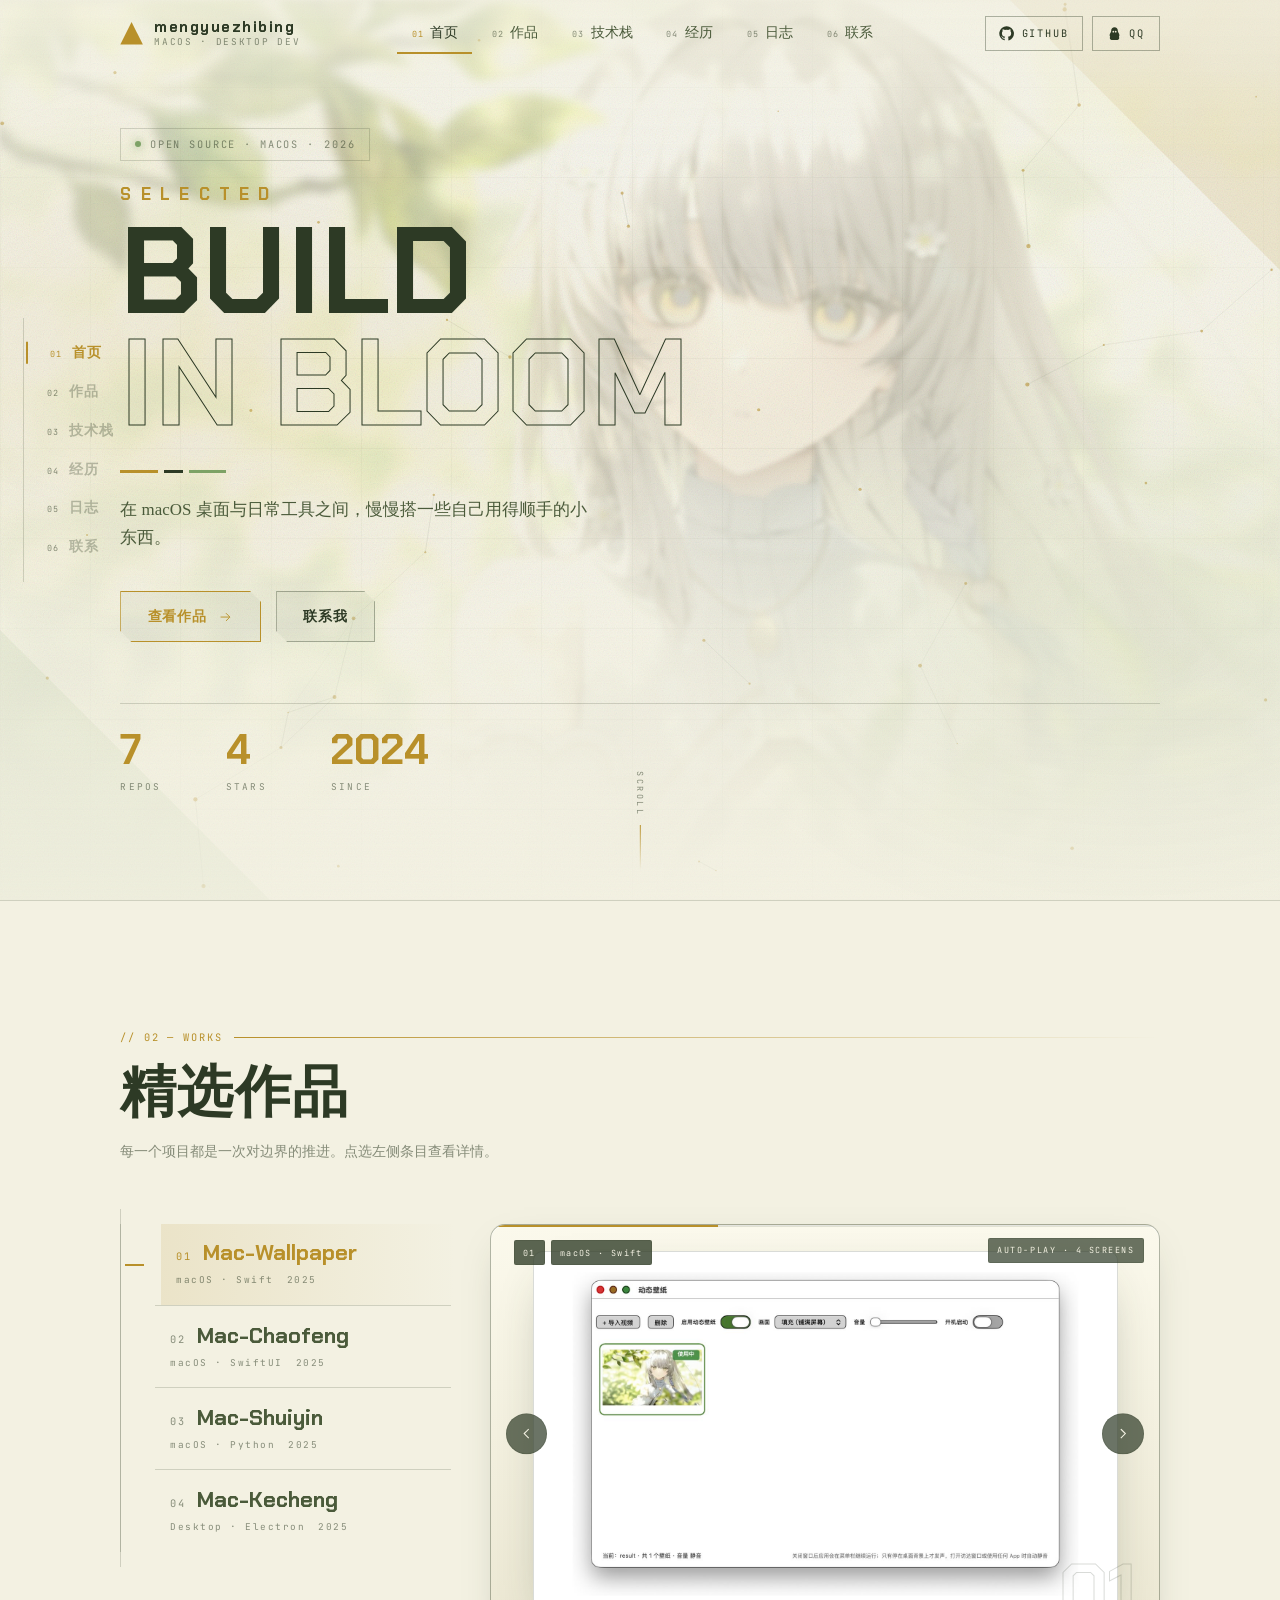
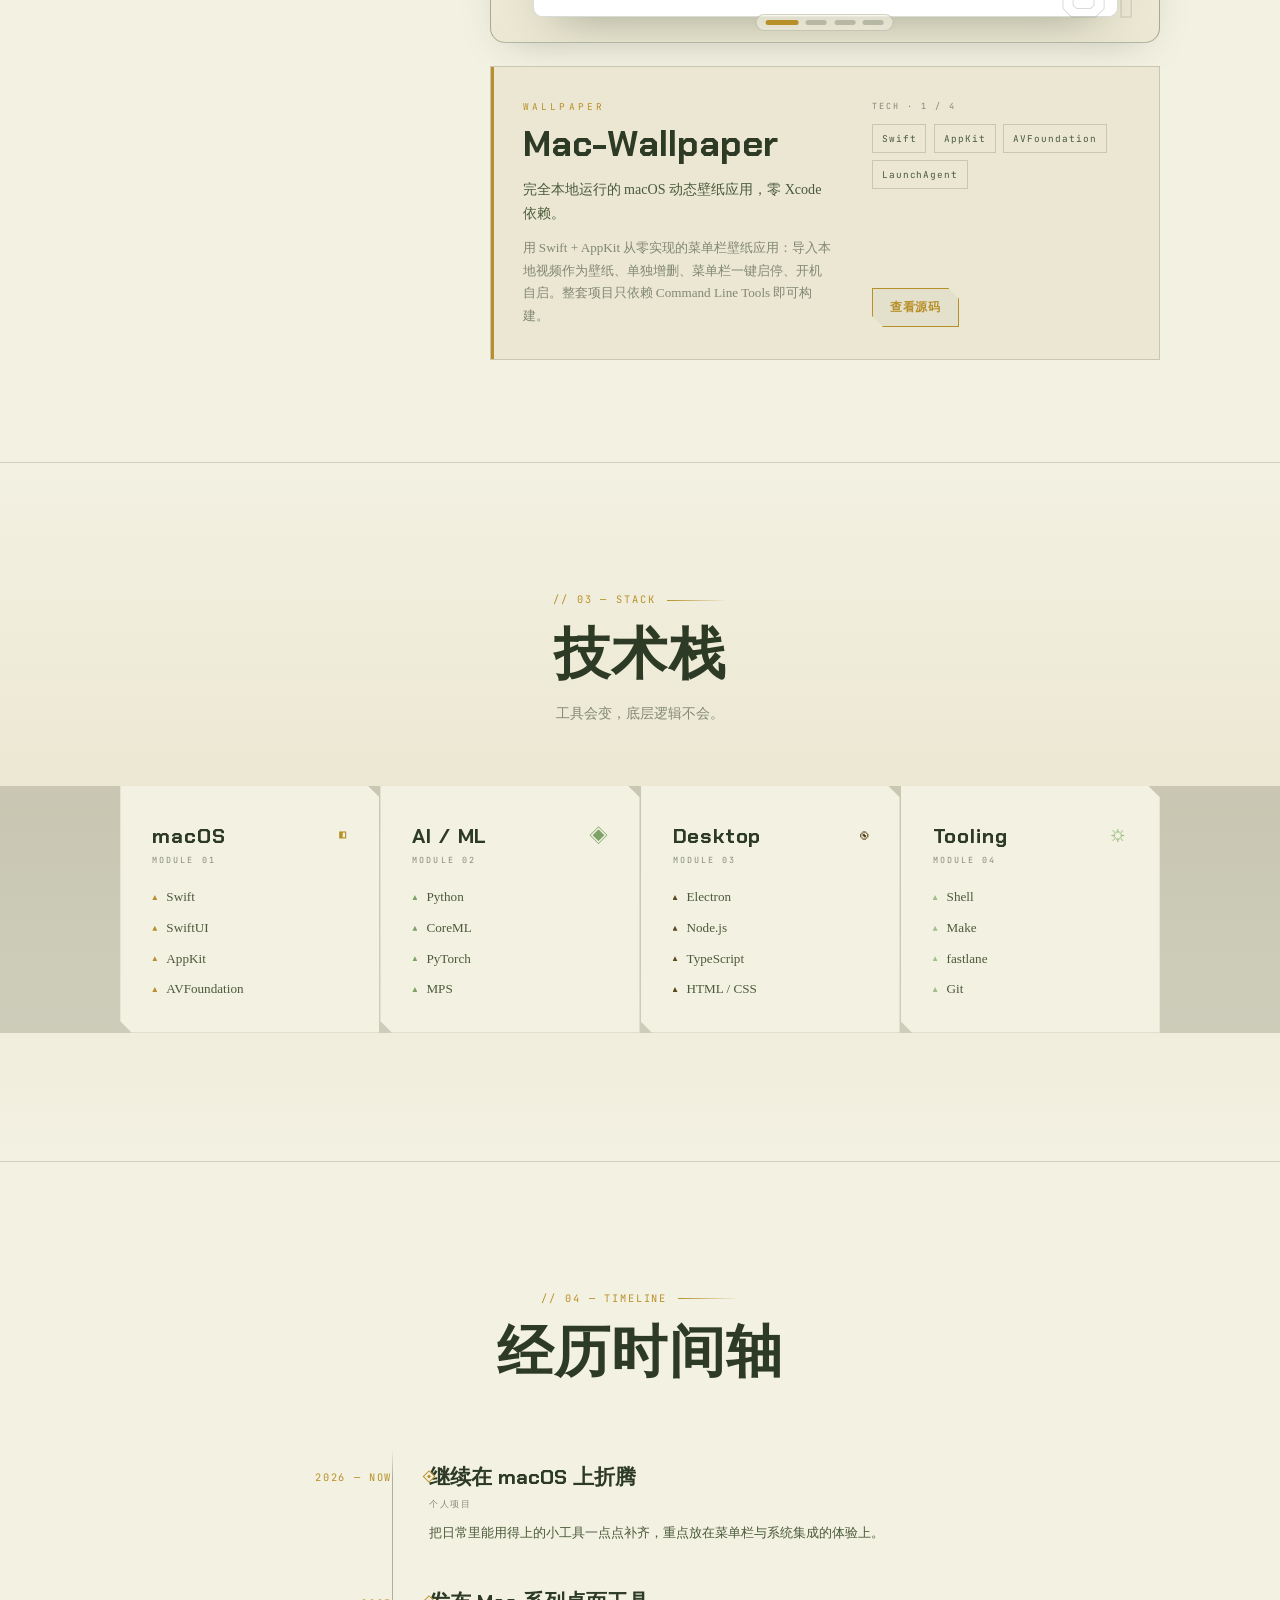
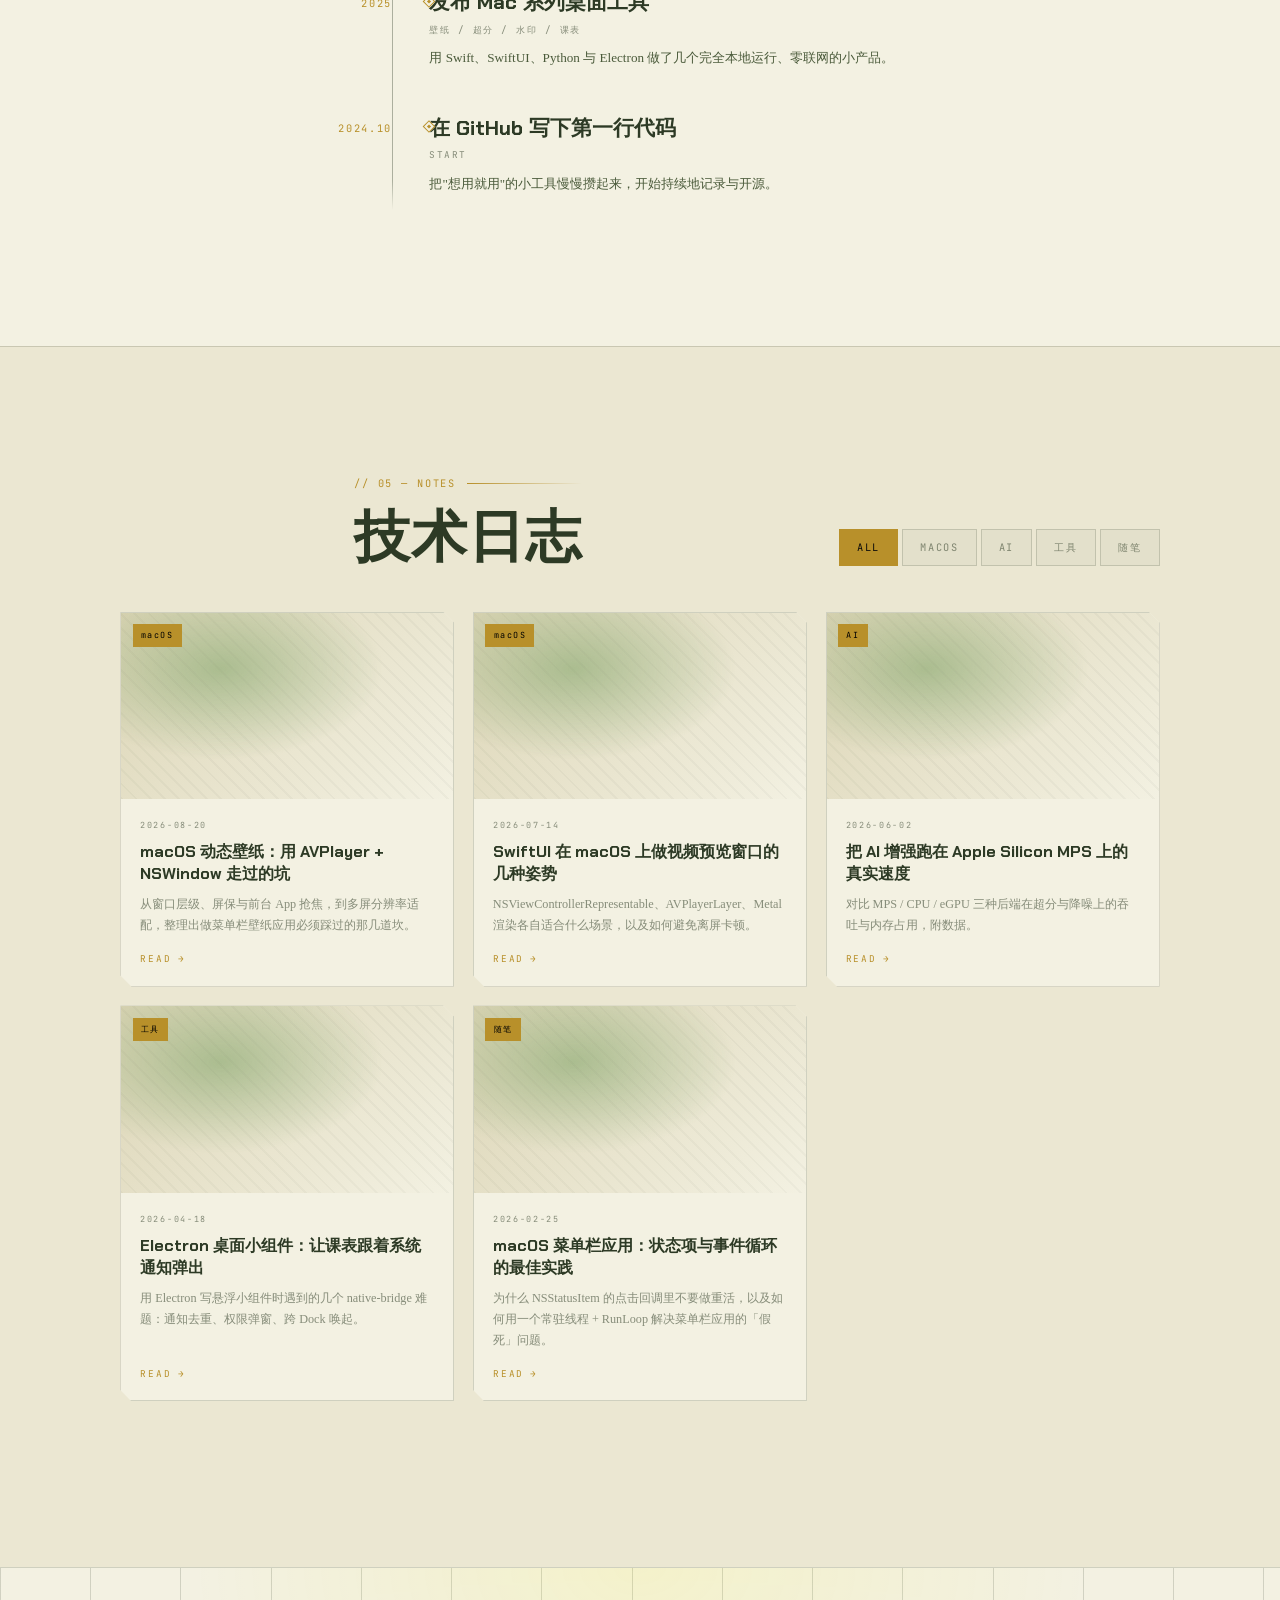
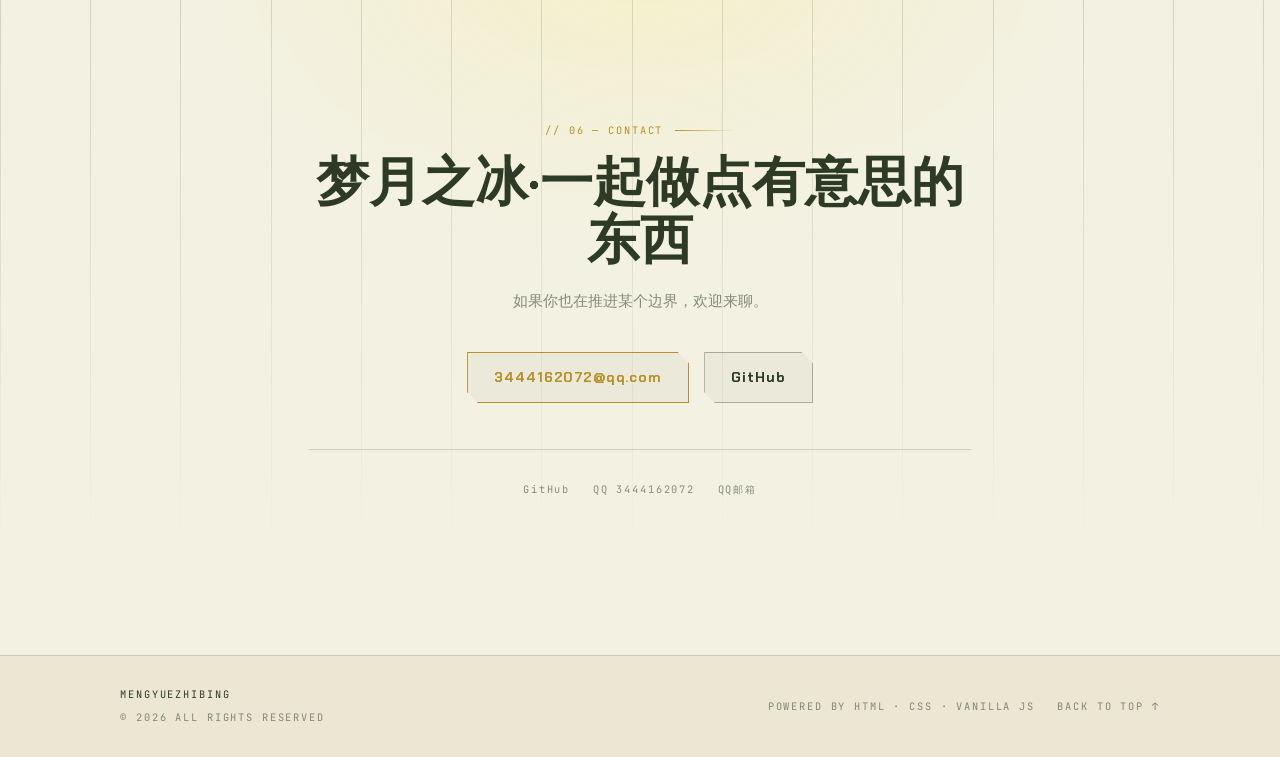
==== index.html @ cce12ccb "feat: 添加 QQ 联系方式与顶部 QQ 图标 - 顶部导航 GitHub 图标旁新增 QQ 图标（企鹅轮廓） - 联系方式新增 QQ 3444162072 与 QQ邮箱 3444162072@q" ====
<!DOCTYPE html>
<html lang="zh-CN">
<head>
<meta charset="utf-8" />
<meta name="viewport" content="width=device-width, initial-scale=1, viewport-fit=cover" />
<title>PORTFOLIO // 作品展示</title>
<meta name="description" content="个人 GitHub 作品展示站" />

<link rel="preconnect" href="https://fonts.googleapis.com" />
<link rel="preconnect" href="https://fonts.gstatic.com" crossorigin />
<link rel="stylesheet" href="https://fonts.googleapis.com/css2?family=Chakra+Petch:wght@400;600;700&family=JetBrains+Mono:wght@400;500;700&display=swap" />

<link rel="stylesheet" href="./css/main.css" />
</head>
<body data-page="home">

<!-- ============ 左侧固定菜单栏（终末地风格） ============ -->
<nav class="sidenav" id="sidenav" aria-label="主导航">
  <div class="sidenav__inner">
    <a href="#home"     class="sidenav__link is-active"><i class="sidenav__bar"></i><em class="mono">01</em><span>首页</span></a>
    <a href="#works"    class="sidenav__link"><i class="sidenav__bar"></i><em class="mono">02</em><span>作品</span></a>
    <a href="#stack"    class="sidenav__link"><i class="sidenav__bar"></i><em class="mono">03</em><span>技术栈</span></a>
    <a href="#timeline" class="sidenav__link"><i class="sidenav__bar"></i><em class="mono">04</em><span>经历</span></a>
    <a href="#notes"    class="sidenav__link"><i class="sidenav__bar"></i><em class="mono">05</em><span>日志</span></a>
    <a href="#contact"  class="sidenav__link"><i class="sidenav__bar"></i><em class="mono">06</em><span>联系</span></a>
  </div>
</nav>

<!-- ============ 00 · LOADING 加载屏 ============ -->
<div class="loading" id="loading">
  <div class="loading__bg"></div>
  <div class="loading__triangles"></div>
  <div class="loading__inner">
    <div class="loading__symbol">
      <span class="tri tri--a"></span>
      <span class="tri tri--b"></span>
      <span class="tri tri--c"></span>
    </div>
    <div class="loading__logo" id="loadingLogo">PORTFOLIO</div>
    <div class="loading__divider"><i></i><em>INITIALIZING</em><i></i></div>
    <div class="loading__slogan" id="loadingSlogan">跨越边境 直至前线</div>
    <div class="loading__progress">
      <div class="loading__bar"><span id="loadingBar"></span></div>
      <div class="loading__meta">
        <span class="mono">LOADING ASSETS</span>
        <span class="loading__value mono" id="loadingValue">000</span>
      </div>
    </div>
  </div>
  <div class="loading__deco mono">SYS<span>·</span>READY</div>
</div>

<!-- ============ 02 · NAV 顶部导航 ============ -->
<header class="nav" id="nav">
  <a class="nav__brand" href="#home">
    <span class="nav__mark"></span>
    <span class="nav__brandText">
      <b id="navName">YOUR NAME</b>
      <i class="mono" id="navRole">FRONTEND / CREATIVE DEV</i>
    </span>
  </a>

  <nav class="nav__menu" id="navMenu">
    <a href="#home"     class="nav__link is-active"><em class="mono">01</em><span>首页</span></a>
    <a href="#works"    class="nav__link"><em class="mono">02</em><span>作品</span></a>
    <a href="#stack"    class="nav__link"><em class="mono">03</em><span>技术栈</span></a>
    <a href="#timeline" class="nav__link"><em class="mono">04</em><span>经历</span></a>
    <a href="#notes"    class="nav__link"><em class="mono">05</em><span>日志</span></a>
    <a href="#contact"  class="nav__link"><em class="mono">06</em><span>联系</span></a>
  </nav>

  <div class="nav__side">
    <a class="nav__gh mono" id="navGithub" href="https://github.com/" target="_blank" rel="noreferrer">
      <svg viewBox="0 0 24 24" aria-hidden="true"><path d="M12 .5a11.5 11.5 0 0 0-3.64 22.42c.58.1.79-.25.79-.55v-2.1c-3.2.7-3.88-1.4-3.88-1.4-.52-1.33-1.28-1.68-1.28-1.68-1.05-.72.08-.7.08-.7 1.16.08 1.77 1.19 1.77 1.19 1.03 1.77 2.7 1.26 3.36.96.1-.75.4-1.26.73-1.55-2.56-.29-5.25-1.28-5.25-5.7 0-1.26.45-2.29 1.19-3.1-.12-.29-.52-1.46.11-3.05 0 0 .97-.31 3.18 1.18a11 11 0 0 1 5.8 0c2.2-1.49 3.17-1.18 3.17-1.18.63 1.59.23 2.76.11 3.05.74.81 1.19 1.84 1.19 3.1 0 4.43-2.7 5.4-5.27 5.69.42.36.79 1.07.79 2.16v3.2c0 .3.2.66.8.55A11.5 11.5 0 0 0 12 .5Z"/></svg>
      <span>GITHUB</span>
    </a>
    <a class="nav__qq mono" id="navQQ" href="#" target="_blank" rel="noreferrer" title="QQ 联系">
      <svg viewBox="0 0 24 24" aria-hidden="true"><path fill-rule="evenodd" d="M12 2.1c-3.2 0-5.3 2.4-5.3 5.5 0 .9-.2 1.6-.6 2.2-1 1.5-1.9 3.4-1.9 5 0 .9.3 1.7.8 2.2-.3.6-.5 1.3-.5 2.1 0 1.7 1.2 3.1 2.8 3.1h9.4c1.6 0 2.8-1.4 2.8-3.1 0-.8-.2-1.5-.5-2.1.5-.5.8-1.3.8-2.2 0-1.6-.9-3.5-1.9-5-.4-.6-.6-1.3-.6-2.2 0-3.1-2.1-5.5-5.3-5.5Zm-1.9 5.6a1.4 1.4 0 1 1 0 2.8 1.4 1.4 0 0 1 0-2.8Zm3.8 0a1.4 1.4 0 1 1 0 2.8 1.4 1.4 0 0 1 0-2.8Z"/></svg>
      <span>QQ</span>
    </a>
    <button class="nav__burger" id="navBurger" aria-label="菜单"><i></i><i></i><i></i></button>
  </div>
  <div class="nav__scan"></div>
</header>

<main>
  <!-- ============ 00 · LANDING 首屏 ============ -->
  <section class="landing" id="home">
    <div class="landing__img" aria-hidden="true"></div>
    <canvas class="landing__canvas" id="bgCanvas"></canvas>
    <div class="landing__texture"></div>
    <div class="landing__grid"></div>
    <div class="landing__vignette"></div>

    <div class="landing__inner">
      <div class="landing__tag mono reveal" data-delay="0">
        <i class="dot"></i> OPEN SOURCE · PORTFOLIO · <span id="heroYear">2026</span>
      </div>

      <h1 class="landing__title reveal" data-delay="80">
        <span class="landing__titleSm" id="heroSub">SELECTED</span>
        <span class="landing__titleLg"><span id="heroTitleL1">BUILD</span><span id="heroTitleL2">THE FRONTLINE</span></span>
      </h1>

      <div class="landing__divider reveal" data-delay="160"><i></i><i></i><i></i></div>

      <p class="landing__slogan reveal" data-delay="220" id="heroSlogan">
        以工程化思维，跨越设计与实现之间的边境。
      </p>

      <div class="landing__actions reveal" data-delay="300">
        <a class="btn btn--primary" href="#works">
          <span>查看作品</span>
          <svg viewBox="0 0 24 24" aria-hidden="true"><path d="M4 12h14M13 6l6 6-6 6"/></svg>
        </a>
        <a class="btn btn--ghost" id="heroResume" href="#contact">
          <span>联系我</span>
        </a>
      </div>

      <ul class="landing__stats reveal" data-delay="380" id="heroStats"></ul>
    </div>

    <a class="landing__next" href="#works">
      <span class="mono">SCROLL</span>
      <i class="landing__nextLine"></i>
    </a>

    <div class="landing__triangles" aria-hidden="true">
      <span></span><span></span><span></span>
    </div>
  </section>

  <!-- ============ 01 · HOME 容器 / 作品 ============ -->
  <section class="home" id="works">
    <div class="home__head">
      <div class="home__idx mono reveal">// 02 — WORKS</div>
      <h2 class="home__title reveal" data-delay="60">精选作品</h2>
      <p class="home__desc reveal" data-delay="120">
        每一个项目都是一次对边界的推进。点选左侧条目查看详情。
      </p>
    </div>

    <div class="ops">
      <!-- 左侧竖线菜单 -->
      <aside class="ops__list" id="opsList" aria-label="项目列表"></aside>

      <!-- 右侧：截图轮播 + 详情 -->
      <div class="ops__stage">
        <div class="carousel" id="opsCarousel">
          <div class="carousel__track" id="opsTrack"></div>

          <button class="carousel__nav carousel__nav--prev" id="opsPrev" aria-label="上一张">
            <svg viewBox="0 0 24 24"><path d="M15 6l-6 6 6 6"/></svg>
          </button>
          <button class="carousel__nav carousel__nav--next" id="opsNext" aria-label="下一张">
            <svg viewBox="0 0 24 24"><path d="M9 6l6 6-6 6"/></svg>
          </button>

          <div class="carousel__progress" id="opsProgress" aria-hidden="true">
            <div class="carousel__progressBar" id="opsProgressBar"></div>
          </div>

          <div class="carousel__dots" id="opsDots"></div>

          <div class="carousel__hint mono" id="opsHint">AUTO-PLAY · 4 SCREENS</div>
        </div>

        <div class="ops__info" id="opsInfo"></div>
      </div>
    </div>
  </section>

  <!-- ============ 03 · LORE / 技术栈 ============ -->
  <section class="lore" id="stack">
    <div class="home__head home__head--center">
      <div class="home__idx mono reveal">// 03 — STACK</div>
      <h2 class="home__title reveal" data-delay="60">技术栈</h2>
      <p class="home__desc reveal" data-delay="120">工具会变，底层逻辑不会。</p>
    </div>
    <div class="lore__grid" id="stackGrid"></div>
  </section>

  <!-- ============ 09 · CALENDAR / 经历 ============ -->
  <section class="cal" id="timeline">
    <div class="home__head home__head--center">
      <div class="home__idx mono reveal">// 04 — TIMELINE</div>
      <h2 class="home__title reveal" data-delay="60">经历时间轴</h2>
    </div>
    <ol class="cal__line" id="timelineList"></ol>
  </section>

  <!-- ============ 04 · INFORMATION / 日志 ============ -->
  <section class="info" id="notes">
    <div class="info__head">
      <div class="home__head">
        <div class="home__idx mono reveal">// 05 — NOTES</div>
        <h2 class="home__title reveal" data-delay="60">技术日志</h2>
      </div>
      <div class="info__tabs" id="infoTabs" role="tablist"></div>
    </div>
    <div class="info__grid" id="infoGrid"></div>
    <div class="info__foot">
      <button class="btn btn--ghost btn--sm" id="infoMore"><span>加载更多</span></button>
    </div>
  </section>

  <!-- ============ 末页 · CONTACT ============ -->
  <section class="final" id="contact">
    <div class="final__deco" aria-hidden="true"></div>
    <div class="final__inner reveal">
      <div class="home__idx mono">// 06 — CONTACT</div>
      <h2 class="final__title" id="contactTitle">一起做点有意思的东西</h2>
      <p class="final__desc" id="contactDesc">如果你也在推进某个边界，欢迎来聊。</p>
      <div class="final__actions">
        <a class="btn btn--primary" id="contactMail" href="mailto:"><span>发送邮件</span></a>
        <a class="btn btn--ghost" id="contactGh" href="https://github.com/" target="_blank" rel="noreferrer"><span>GitHub</span></a>
      </div>
      <ul class="final__links" id="contactLinks"></ul>
    </div>
  </section>
</main>

<footer class="foot">
  <div class="foot__l">
    <span class="mono" id="footName">YOUR NAME</span>
    <span class="mono foot__dim">© <span id="footYear">2026</span> ALL RIGHTS RESERVED</span>
  </div>
  <div class="foot__r mono">
    <span>POWERED BY HTML · CSS · VANILLA JS</span>
    <a href="#home">BACK TO TOP ↑</a>
  </div>
</footer>

<script src="./js/config.js"></script>
<script src="./js/app.js"></script>
</body>
</html>
---- css/main.css ----
/* ==========================================================================
   Endfield-style Portfolio
   结构：Tokens → Base → Loading → Nav → Landing → Works → Stack
        → Timeline → Notes → Contact → Footer → Responsive
   ========================================================================== */

/* ---------- Tokens（沙绿 / 奶油 / 金瞳 三色系） ---------- */
:root{
  /* 底色：奶油 → 沙绿 → 深林 */
  --bg:#f3f1e2;        /* 奶油纸张 */
  --bg-2:#ebe7d2;      /* 较深奶油 */
  --bg-3:#dcd5b6;      /* 沙色 */
  --leaf:#9ec188;      /* 沙绿主色（来自图） */
  --leaf-2:#7da266;    /* 深沙绿 */
  --leaf-3:#3f5a2c;    /* 深林 */

  --line:rgba(45,58,37,.18);
  --line-strong:rgba(45,58,37,.36);

  --txt:#2d3a25;        /* 主文字：深绿黑 */
  --txt-2:#4a5a3a;
  --txt-3:rgba(45,58,37,.55);

  /* 强调色：金瞳 + 沙绿 + 深金 */
  --accent:#b8902a;     /* 瞳孔金 */
  --accent-2:#7da266;   /* 沙绿（与图呼应） */
  --accent-3:#5b4a1f;   /* 深金/古铜 */

  --f-display:"Chakra Petch","Cormorant Garamond","HarmonyOS Sans SC","PingFang SC","Microsoft YaHei",serif;
  --f-body:"Cormorant Garamond","HarmonyOS Sans SC","PingFang SC","Microsoft YaHei","Noto Sans SC",serif;
  --f-mono:"JetBrains Mono",ui-monospace,SFMono-Regular,Menlo,Consolas,monospace;

  --ease:cubic-bezier(.22,.61,.36,1);
  --ease-out:cubic-bezier(.16,1,.3,1);
  --nav-h:4.5rem;
  --gut:clamp(1.25rem,4vw,5rem);
}

/* JS 会按 1920 设计稿写入 <html style="font-size">，这里给安全兜底 */
html{ font-size:16px; }

/* ---------- Base ---------- */
*,*::before,*::after{ box-sizing:border-box; }
html,body{ margin:0; padding:0; }
html{ scroll-behavior:smooth; -webkit-text-size-adjust:100%; }
body{
  background:var(--bg);
  color:var(--txt);
  font-family:var(--f-body);
  line-height:1.7;
  overflow-x:hidden;
  -webkit-font-smoothing:antialiased;
}
body.is-locked{ overflow:hidden; height:100vh; }

h1,h2,h3,p,ul,ol,li,figure{ margin:0; padding:0; }
ul,ol{ list-style:none; }
a{ color:inherit; text-decoration:none; }
button{ font:inherit; color:inherit; background:none; border:0; cursor:pointer; }
img,canvas{ display:block; max-width:100%; }
svg{ width:1em; height:1em; fill:none; stroke:currentColor; stroke-width:1.6; stroke-linecap:square; stroke-linejoin:miter; }
::selection{ background:var(--accent); color:#000; }

.mono{ font-family:var(--f-mono); font-size:.6875rem; letter-spacing:.18em; text-transform:uppercase; }

/* 滚动条 */
::-webkit-scrollbar{ width:8px; height:8px; }
::-webkit-scrollbar-track{ background:var(--bg-2); }
::-webkit-scrollbar-thumb{ background:#c2c0a8; }
::-webkit-scrollbar-thumb:hover{ background:var(--accent); }

/* ---------- 通用装饰：切角 / 标题 / 按钮 / 揭示动画 ---------- */
.cut,.btn,.card,.info__card,.lore__card,.final__inner{
  clip-path:polygon(0 0,calc(100% - .75rem) 0,100% .75rem,100% 100%,.75rem 100%,0 calc(100% - .75rem));
}

.btn{
  --c:var(--accent);
  position:relative;
  display:inline-flex; align-items:center; gap:.75rem;
  padding:.85rem 1.75rem;
  font-family:var(--f-display); font-weight:700; font-size:.9375rem; letter-spacing:.06em;
  border:1px solid var(--line-strong);
  background:rgba(45,58,37,.04);
  transition:color .3s var(--ease),border-color .3s var(--ease),background .3s var(--ease);
  overflow:hidden;
}
.btn > *{ position:relative; z-index:2; }
.btn svg{ width:1.1em; transition:transform .35s var(--ease); }
.btn::before{
  content:""; position:absolute; inset:0; z-index:1;
  background:var(--c);
  transform:translateX(-101%);
  transition:transform .45s var(--ease-out);
}
.btn:hover{ color:#fff8e1; border-color:var(--c); }
.btn:hover::before{ transform:translateX(0); }
.btn:hover svg{ transform:translateX(4px); }
.btn--primary{ border-color:var(--accent); color:var(--accent); }
.btn--ghost{ --c:var(--txt); }
.btn--ghost:hover{ color:#fff8e1; }
.btn--sm{ padding:.55rem 1.15rem; font-size:.8125rem; }

/* 揭示动画 */
.reveal{ opacity:0; transform:translateY(28px); filter:blur(6px); }
.reveal.is-in{
  opacity:1; transform:none; filter:none;
  transition:opacity .9s var(--ease-out),transform .9s var(--ease-out),filter .9s var(--ease-out);
}

/* 区块标题（复用 Home 头部） */
.home__head{ max-width:44rem; margin:0 auto; padding:0 var(--gut); }
.home__head--center{ text-align:center; }
.home__idx{ color:var(--accent); margin-bottom:1rem; display:flex; align-items:center; gap:.75rem; }
.home__head--center .home__idx{ justify-content:center; }
.home__idx::after{ content:""; flex:1; height:1px; background:linear-gradient(90deg,var(--accent),transparent); }
.home__head--center .home__idx::after{ width:4rem; flex:none; }
.home__title{
  font-family:var(--f-display); font-weight:700;
  font-size:clamp(2rem,4.5vw,3.75rem); line-height:1.05; letter-spacing:.02em;
}
.home__desc{ margin-top:1.25rem; color:var(--txt-3); font-size:.9375rem; }

/* ==========================================================
   00 · LOADING
   ========================================================== */
.loading{
  position:fixed; inset:0; z-index:999;
  display:grid; place-items:center;
  background:var(--bg);
  transition:opacity .7s var(--ease),visibility .7s;
}
.loading.is-done{ opacity:0; visibility:hidden; pointer-events:none; }
.loading__bg{
  position:absolute; inset:0;
  background:
    radial-gradient(70% 55% at 50% 50%,rgba(184,144,42,.10),transparent 70%),
    repeating-linear-gradient(90deg,var(--line) 0 1px,transparent 1px 5rem),
    repeating-linear-gradient(0deg,var(--line) 0 1px,transparent 1px 5rem);
  opacity:.6;
}
.loading__triangles,.landing__triangles{ position:absolute; inset:0; pointer-events:none; }
.loading__triangles::before,.loading__triangles::after{
  content:""; position:absolute; width:0; height:0;
  border-style:solid;
}
.loading__triangles::before{ top:0; right:0; border-width:0 14rem 14rem 0; border-color:transparent rgba(184,144,42,.18) transparent transparent; }
.loading__triangles::after{ bottom:0; left:0; border-width:14rem 0 0 14rem; border-color:transparent transparent transparent rgba(125,162,102,.16); }

.loading__inner{ position:relative; text-align:center; padding:2rem; }
.loading__symbol{ display:flex; justify-content:center; gap:.4rem; margin-bottom:1.5rem; }
.tri{ width:0; height:0; border-style:solid; border-color:transparent transparent var(--accent) transparent;
      border-width:0 .55rem .95rem .55rem; animation:triPulse 1.4s var(--ease) infinite; }
.tri--b{ animation-delay:.18s; border-bottom-color:var(--txt); }
.tri--c{ animation-delay:.36s; border-bottom-color:var(--leaf-2); }
@keyframes triPulse{ 0%,100%{ opacity:.25; transform:translateY(0); } 50%{ opacity:1; transform:translateY(-6px); } }

.loading__logo{
  font-family:var(--f-display); font-weight:700;
  font-size:clamp(2rem,6vw,4.5rem); letter-spacing:.16em; line-height:1;
}
.loading__divider{ display:flex; align-items:center; justify-content:center; gap:1rem; margin:1.25rem 0 1rem; }
.loading__divider i{ height:1px; width:min(22vw,10rem); background:var(--line-strong); }
.loading__divider em{ font-family:var(--f-mono); font-style:normal; font-size:.625rem; letter-spacing:.3em; color:var(--txt-3); }
.loading__slogan{ color:var(--txt-2); letter-spacing:.3em; font-size:.875rem; margin-bottom:2.5rem; }

.loading__progress{ width:min(70vw,26rem); margin:0 auto; }
.loading__bar{ height:2px; background:rgba(45,58,37,.16); overflow:hidden; }
.loading__bar span{ display:block; height:100%; width:0; background:var(--accent); box-shadow:0 0 12px var(--accent); transition:width .2s linear; }
.loading__meta{ display:flex; justify-content:space-between; margin-top:.75rem; color:var(--txt-3); }
.loading__value{ color:var(--accent); font-weight:700; }
.loading__deco{ position:absolute; bottom:1.5rem; right:2rem; color:var(--txt-3); }
.loading__deco span{ color:var(--accent-2); }

/* ==========================================================
   NAV
   ========================================================== */
.nav{
  position:fixed; top:0; left:0; right:0; z-index:100;
  height:var(--nav-h);
  display:flex; align-items:center; justify-content:space-between; gap:2rem;
  padding:0 var(--gut);
  background:rgba(20,20,20,0);
  border-bottom:1px solid transparent;
  transition:background .4s var(--ease),border-color .4s var(--ease),height .4s var(--ease);
}
.nav.is-solid{
  height:3.75rem;
  background:rgba(20,20,20,.82);
  backdrop-filter:blur(14px) saturate(140%);
  -webkit-backdrop-filter:blur(14px) saturate(140%);
  border-bottom-color:var(--line);
}
.nav__scan{ position:absolute; left:0; bottom:-1px; height:1px; width:0; background:var(--accent); transition:width .5s var(--ease-out); }

.nav__brand{ display:flex; align-items:center; gap:.75rem; }
.nav__mark{
  width:1.5rem; height:1.5rem; flex:none;
  background:var(--accent);
  clip-path:polygon(50% 0,100% 100%,0 100%);
  transition:transform .5s var(--ease-out);
}
.nav__brand:hover .nav__mark{ transform:rotate(180deg); }
.nav__brandText{ display:flex; flex-direction:column; line-height:1.15; }
.nav__brandText b{ font-family:var(--f-display); font-weight:700; letter-spacing:.1em; font-size:1rem; }
.nav__brandText i{ font-style:normal; color:var(--txt-3); font-size:.625rem; }

.nav__menu{ display:flex; align-items:center; gap:.35rem; }
.nav__link{ position:relative; display:flex; align-items:baseline; gap:.4rem; padding:.55rem .95rem; font-size:.9375rem; color:var(--txt-2); transition:color .3s var(--ease); }
.nav__link em{ font-style:normal; color:var(--txt-3); font-size:.5625rem; letter-spacing:.14em; transition:color .3s var(--ease); }
.nav__link::after{
  content:""; position:absolute; left:0; bottom:0; height:2px; width:0;
  background:var(--accent); transition:width .35s var(--ease-out);
}
.nav__link:hover,.nav__link.is-active{ color:var(--txt); }
.nav__link:hover em,.nav__link.is-active em{ color:var(--accent); }
.nav__link:hover::after,.nav__link.is-active::after{ width:100%; }

.nav__side{ display:flex; align-items:center; gap:.6rem; }
.nav__gh,
.nav__qq{
  display:inline-flex; align-items:center; gap:.5rem;
  border:1px solid var(--line-strong);
  padding:.5rem .9rem;
  transition:background .3s var(--ease),color .3s var(--ease),border-color .3s var(--ease);
}
.nav__gh svg,
.nav__qq svg{ width:1rem; height:1rem; fill:currentColor; stroke:none; }
.nav__gh:hover{ background:var(--accent); color:#fff8e1; border-color:var(--accent); }
.nav__qq:hover{ background:var(--accent-2); color:#fff8e1; border-color:var(--accent-2); }
.nav__burger{ display:none; flex-direction:column; gap:4px; padding:.5rem; }
.nav__burger i{ display:block; width:22px; height:1.5px; background:var(--txt); transition:transform .3s var(--ease),opacity .3s; }

/* ==========================================================
   左侧固定菜单栏（终末地风格）
   ========================================================== */
.sidenav{
  position:fixed; left:0; top:50%; transform:translateY(-50%);
  z-index:90;
  display:none;                       /* 大屏才显示 */
  align-items:center; gap:.75rem;
  padding-left:clamp(1rem,1.8vw,1.75rem);
  pointer-events:none;
}
.sidenav > *{ pointer-events:auto; }

/* 贯穿的竖线轨道 */
.sidenav__inner{
  position:relative;
  display:flex; flex-direction:column;
  border-left:1px solid var(--line);
  padding:1rem 0;
}

.sidenav__link{
  position:relative;
  display:flex; align-items:baseline; gap:.65rem;
  padding:.5rem 0 .5rem 1.5rem;
  color:var(--txt-3);
  transition:color .35s var(--ease),transform .45s var(--ease-out);
}
.sidenav__link em{
  font-style:normal; font-size:.5625rem; letter-spacing:.16em;
  transition:color .35s var(--ease);
}
.sidenav__link span{
  font-family:var(--f-display); font-weight:600;
  font-size:.9375rem; letter-spacing:.08em;
  white-space:nowrap;
  opacity:.55;
  transition:opacity .35s var(--ease),color .35s var(--ease);
}
/* 覆盖在轨道上的高亮段（游标） */
.sidenav__bar{
  position:absolute; left:-1px; top:50%;
  width:2px; height:0;
  background:var(--accent);
  transform:translateY(-50%);
  transition:height .45s var(--ease-out),background .35s var(--ease);
}
.sidenav__link:hover{ transform:translateX(3px); }
.sidenav__link:hover span{ opacity:1; color:var(--txt-2); }
.sidenav__link:hover em{ color:var(--accent); }
.sidenav__link:hover .sidenav__bar{ height:.55rem; background:var(--accent-2); }

.sidenav__link.is-active{ transform:translateX(3px); }
.sidenav__link.is-active span{ opacity:1; color:var(--accent); }
.sidenav__link.is-active em{ color:var(--accent); }
.sidenav__link.is-active .sidenav__bar{ height:1.5rem; background:var(--accent); }

@media (min-width:1200px){
  .sidenav{ display:flex; }
  /* 全局留白加大，天然为左侧菜单让出空间，无需逐块覆盖 */
  :root{ --gut:8rem; }
}

/* ==========================================================
   00 · LANDING 首屏
   ========================================================== */
.landing{
  position:relative; min-height:100svh;
  display:flex; align-items:center;
  padding:calc(var(--nav-h) + 3rem) var(--gut) 6rem;
  overflow:hidden;
}
.landing__canvas{ position:absolute; inset:0; width:100%; height:100%; z-index:0; }
.landing__img{
  position:absolute; inset:0; z-index:0; pointer-events:none;
  background-image:url("../assets/hero.jpg");
  background-size:cover; background-position:center 30%;
  filter:saturate(.9) contrast(.95) brightness(1.05) blur(2px);
  opacity:.4;
}
.landing__img::after{
  content:""; position:absolute; inset:0;
  background:
    linear-gradient(180deg,rgba(243,241,226,0) 20%,var(--bg) 100%),
    radial-gradient(70% 80% at 50% 50%,rgba(243,241,226,0) 30%,rgba(243,241,226,.75) 90%);
}
.landing__grid{
  position:absolute; inset:0; z-index:2; pointer-events:none; opacity:.7;
  background:
    repeating-linear-gradient(90deg,rgba(45,58,37,.05) 0 1px,transparent 1px 6rem),
    repeating-linear-gradient(0deg,rgba(45,58,37,.05) 0 1px,transparent 1px 6rem);
  mask-image:radial-gradient(80% 70% at 50% 50%,#000 30%,transparent 100%);
  -webkit-mask-image:radial-gradient(80% 70% at 50% 50%,#000 30%,transparent 100%);
}
.landing__texture{
  position:absolute; inset:0; z-index:2; pointer-events:none; opacity:.35;
  background-image:url("data:image/svg+xml,%3Csvg xmlns='http://www.w3.org/2000/svg' width='140' height='140'%3E%3Cfilter id='n'%3E%3CfeTurbulence type='fractalNoise' baseFrequency='.85' numOctaves='3'/%3E%3C/filter%3E%3Crect width='140' height='140' filter='url(%23n)' opacity='.5'/%3E%3C/svg%3E");
  mix-blend-mode:multiply;
}
.landing__vignette{
  position:absolute; inset:0; z-index:2; pointer-events:none;
  background:
    radial-gradient(60% 50% at 18% 40%,rgba(184,144,42,.10),transparent 65%),
    radial-gradient(50% 50% at 88% 72%,rgba(125,162,102,.10),transparent 68%),
    linear-gradient(180deg,rgba(243,241,226,.6),transparent 18%,transparent 50%,rgba(243,241,226,.7));
}
.landing__triangles::before,.landing__triangles::after{ content:""; position:absolute; width:0; height:0; border-style:solid; }
.landing__triangles::before{ top:0; right:0; border-width:0 18rem 18rem 0; border-color:transparent rgba(184,144,42,.14) transparent transparent; }
.landing__triangles::after{ bottom:0; left:0; border-width:18rem 0 0 18rem; border-color:transparent transparent transparent rgba(125,162,102,.12); }

.landing__inner{ position:relative; z-index:3; width:100%; max-width:90rem; margin:0 auto; }
.landing__tag{ display:inline-flex; align-items:center; gap:.6rem; color:var(--txt-3); border:1px solid var(--line); padding:.45rem .9rem; }
.landing__tag .dot{ width:6px; height:6px; background:var(--accent-2); border-radius:50%; box-shadow:0 0 10px var(--accent-2); animation:blink 1.6s infinite; }
@keyframes blink{ 0%,100%{opacity:1} 50%{opacity:.25} }

.landing__title{ margin-top:1.75rem; font-family:var(--f-display); font-weight:700; line-height:.92; letter-spacing:.01em; }
.landing__titleSm{ display:block; font-size:clamp(.875rem,1.6vw,1.125rem); letter-spacing:.55em; color:var(--accent); margin-bottom:.9rem; }
.landing__titleLg{ display:block; font-size:clamp(2.75rem,9.5vw,8.5rem); }
.landing__titleLg span{ display:block; }
.landing__titleLg span:last-child{
  color:transparent;
  -webkit-text-stroke:1px var(--txt);
}
.landing__divider{ display:flex; gap:.4rem; margin:2rem 0 1.5rem; }
.landing__divider i{ height:3px; width:2.5rem; background:var(--accent); }
.landing__divider i:nth-child(2){ background:var(--txt); width:1.25rem; }
.landing__divider i:nth-child(3){ background:var(--accent-2); }
.landing__slogan{ max-width:32rem; color:var(--txt-2); font-size:clamp(.9375rem,1.4vw,1.125rem); }
.landing__actions{ display:flex; flex-wrap:wrap; gap:1rem; margin-top:2.5rem; }

.landing__stats{ display:flex; flex-wrap:wrap; gap:clamp(1.5rem,5vw,4.5rem); margin-top:4rem; border-top:1px solid var(--line); padding-top:1.75rem; }
.landing__stats li{ display:flex; flex-direction:column; }
.landing__stats b{ font-family:var(--f-display); font-weight:700; font-size:clamp(1.75rem,3.4vw,2.75rem); line-height:1; color:var(--accent); }
.landing__stats span{ margin-top:.5rem; font-family:var(--f-mono); font-size:.625rem; letter-spacing:.24em; color:var(--txt-3); }

.landing__next{ position:absolute; left:50%; bottom:2rem; z-index:3; transform:translateX(-50%); display:flex; flex-direction:column; align-items:center; gap:.6rem; color:var(--txt-3); }
.landing__next span{ font-family:var(--f-mono); font-size:.5625rem; letter-spacing:.3em; writing-mode:vertical-rl; }
.landing__nextLine{ width:1px; height:3rem; background:linear-gradient(180deg,var(--accent),transparent); animation:drop 1.8s var(--ease) infinite; }
@keyframes drop{ 0%{ transform:scaleY(0); transform-origin:top; } 50%{ transform:scaleY(1); transform-origin:top; } 51%{ transform:scaleY(1); transform-origin:bottom; } 100%{ transform:scaleY(0); transform-origin:bottom; } }

/* ==========================================================
   01 · WORKS 作品切换（对齐 Operator 板块）
   ========================================================== */
.home{ position:relative; padding:clamp(5rem,10vw,9rem) 0 clamp(4rem,8vw,7rem); border-top:1px solid var(--line); }
.home__head{ max-width:90rem; margin:0 auto; }

.ops{ display:grid; grid-template-columns:minmax(18rem,22rem) 1fr; gap:clamp(1.5rem,3vw,3rem); max-width:90rem; margin:clamp(2.5rem,5vw,4rem) auto 0; padding:0 var(--gut); align-items:start; }

/* ============ 左侧竖线菜单 ============ */
.ops__list{
  position:relative;
  padding-left:2.25rem;          /* 给竖线留位置 */
  border-left:1px solid var(--line);
}
.ops__list::before{
  /* 整条贯穿的弱竖线 */
  content:""; position:absolute; left:-1px; top:-1rem; bottom:-1rem; width:1px;
  background:var(--line);
}
.ops__item{
  position:relative; display:block; width:100%; text-align:left;
  padding:1.1rem 1rem 1.1rem 1rem;
  transition:transform .4s var(--ease-out);
}
.ops__item + .ops__item{ border-top:1px solid var(--line); }
.ops__item::before{
  /* 滑入高亮的金色背景 */
  content:""; position:absolute; inset:0; z-index:0;
  background:linear-gradient(90deg,var(--c,var(--accent)) 0%,transparent 100%);
  opacity:0; transition:opacity .45s var(--ease-out);
}
.ops__item::after{
  /* 活动项左侧金色 marker + 短横线 */
  content:""; position:absolute; left:-2.4rem; top:50%; width:1.25rem; height:2px;
  background:var(--c,var(--accent)); transform:translateX(-8px) scaleX(0); transform-origin:right;
  transition:transform .45s var(--ease-out);
}
.ops__item > *{ position:relative; z-index:1; }
.ops__row{ display:flex; align-items:baseline; gap:.75rem; }
.ops__idx{ font-family:var(--f-mono); font-size:.6875rem; letter-spacing:.18em; color:var(--txt-3); transition:color .3s var(--ease); }
.ops__name{ font-family:var(--f-display); font-weight:700; font-size:clamp(1.05rem,1.8vw,1.45rem); line-height:1.2; color:var(--txt-2); transition:color .3s var(--ease); }
.ops__meta{ display:flex; gap:.85rem; margin-top:.4rem; font-family:var(--f-mono); font-size:.625rem; letter-spacing:.16em; color:var(--txt-3); }
.ops__item:hover{ transform:translateX(4px); }
.ops__item:hover::before{ opacity:.1; }
.ops__item:hover .ops__idx{ color:var(--c,var(--accent)); }
.ops__item:hover .ops__name{ color:var(--txt); }
.ops__item.is-active{ transform:translateX(6px); }
.ops__item.is-active::before{ opacity:.14; }
.ops__item.is-active::after{ transform:translateX(0) scaleX(1); }
.ops__item.is-active .ops__idx{ color:var(--c,var(--accent)); }
.ops__item.is-active .ops__name{ color:var(--c,var(--accent)); }

/* ============ 右侧：轮播 + 详情 ============ */
.ops__stage{ position:relative; display:flex; flex-direction:column; gap:1.5rem; }

.carousel{
  position:relative;
  background:linear-gradient(180deg,#fbf9ec,#ebe7d2);
  border:1px solid var(--line-strong);
  border-radius:1rem;
  overflow:hidden;
  box-shadow:0 12px 40px -20px rgba(45,58,37,.35), 0 1px 0 rgba(255,255,255,.7) inset;
}
.carousel__track{
  display:flex;
  transition:transform .7s var(--ease-out);
  will-change:transform;
}
.carousel__slide{
  position:relative;
  flex:0 0 100%;
  display:flex; align-items:center; justify-content:center;
  aspect-ratio:16/10;
  padding:clamp(1rem,2vw,1.75rem);
  background:transparent;
}
.carousel__img{
  max-width:100%; max-height:100%;
  object-fit:contain; object-position:center;
  border-radius:.65rem;
  background:#fff;
  border:1px solid var(--line);
  box-shadow:0 18px 48px -22px rgba(45,58,37,.45);
  transform:scale(.985);
  transition:transform .9s var(--ease-out),box-shadow .6s var(--ease);
}
.carousel__slide.is-current .carousel__img{ transform:scale(1); }
.carousel__tag{
  position:absolute; left:1.5rem; top:1rem; z-index:2; display:flex; gap:.4rem;
}
.carousel__chip{ font-family:var(--f-mono); font-size:.5625rem; letter-spacing:.16em; padding:.3rem .55rem; background:rgba(45,58,37,.78); color:#f3f1e2; border:1px solid var(--line); border-radius:2px; }
.carousel__num{
  position:absolute; right:1.5rem; bottom:.85rem; z-index:2;
  font-family:var(--f-display); font-weight:700;
  font-size:clamp(3.5rem,6vw,5.5rem); line-height:1;
  color:transparent; -webkit-text-stroke:1px rgba(45,58,37,.18);
}
.carousel__nav{
  position:absolute; top:50%; transform:translateY(-50%);
  width:2.75rem; height:2.75rem;
  display:grid; place-items:center;
  background:rgba(45,58,37,.7);
  color:#f3f1e2;
  border:1px solid var(--line);
  border-radius:50%;
  cursor:pointer; z-index:3;
  transition:background .3s var(--ease),transform .35s var(--ease-out);
}
.carousel__nav:hover{ background:var(--accent); color:#fff8e1; }
.carousel__nav--prev{ left:1rem; }
.carousel__nav--next{ right:1rem; }
.carousel__nav svg{ width:1.1rem; height:1.1rem; stroke:currentColor; }
.carousel__nav--prev:hover{ transform:translateY(-50%) translateX(-2px); }
.carousel__nav--next:hover{ transform:translateY(-50%) translateX(2px); }

.carousel__dots{
  position:absolute; left:50%; bottom:.75rem; transform:translateX(-50%);
  display:flex; gap:.5rem; z-index:3;
  background:rgba(243,241,226,.6); padding:.35rem .6rem; border-radius:2rem;
  border:1px solid var(--line);
}
.carousel__dot{
  width:1.4rem; height:.3rem;
  background:rgba(45,58,37,.25);
  border:0; padding:0; border-radius:.2rem;
  cursor:pointer;
  transition:background .3s var(--ease),width .3s var(--ease);
}
.carousel__dot.is-active{ background:var(--accent); width:2.2rem; }
.carousel__dot:hover{ background:var(--accent-2); }

.carousel__progress{
  position:absolute; top:0; left:0; right:0; height:2px; z-index:3;
  background:rgba(45,58,37,.12);
}
.carousel__progressBar{
  height:100%; width:0; background:var(--accent);
  transition:width .1s linear;
}
.carousel.is-paused .carousel__progressBar{ background:var(--accent-2); }

.carousel__hint{
  position:absolute; right:1rem; top:.85rem; z-index:2;
  font-size:.5625rem; letter-spacing:.18em;
  padding:.3rem .55rem;
  background:rgba(45,58,37,.7); color:#f3f1e2;
  border:1px solid var(--line);
  border-radius:2px;
  display:flex; align-items:center; gap:.4rem;
}
.carousel__hint i{
  width:5px; height:5px; background:var(--accent-2);
  border-radius:50%; box-shadow:0 0 8px var(--accent-2);
  animation:blink 1.4s infinite;
}

/* 详情区 */
.ops__info{
  position:relative;
  display:grid; grid-template-columns:1.1fr .9fr; gap:clamp(1.5rem,3vw,2.5rem);
  padding:clamp(1.5rem,2.5vw,2.25rem);
  background:var(--bg-2);
  border:1px solid var(--line);
}
.ops__info::before{
  content:""; position:absolute; left:0; top:0; width:3px; height:100%;
  background:var(--c,var(--accent));
}
.ops__head{ display:flex; flex-direction:column; }
.ops__nameEn{ font-family:var(--f-mono); font-size:.625rem; letter-spacing:.34em; color:var(--c,var(--accent)); }
.ops__bodyName{ margin-top:.6rem; font-family:var(--f-display); font-weight:700; font-size:clamp(1.5rem,2.8vw,2.4rem); line-height:1.1; color:var(--txt); }
.ops__summary{ margin-top:1rem; color:var(--txt-2); font-size:.9375rem; }
.ops__desc{ margin-top:.75rem; color:var(--txt-3); font-size:.875rem; }

.ops__metaCol{ display:flex; flex-direction:column; }
.ops__metaHead{ font-family:var(--f-mono); font-size:.5625rem; letter-spacing:.24em; color:var(--txt-3); }
.ops__tags{ display:flex; flex-wrap:wrap; gap:.5rem; margin-top:.75rem; }
.ops__tag{ font-family:var(--f-mono); font-size:.625rem; letter-spacing:.1em; padding:.35rem .6rem; border:1px solid var(--line); color:var(--txt-2); }
.ops__links{ display:flex; flex-wrap:wrap; gap:.75rem; margin-top:auto; padding-top:1.5rem; }

/* ==========================================================
   03 · STACK
   ========================================================== */
.lore{ position:relative; padding:clamp(5rem,10vw,9rem) 0; border-top:1px solid var(--line); background:linear-gradient(180deg,var(--bg),var(--bg-2) 50%,var(--bg)); }
.lore__grid{ display:grid; grid-template-columns:repeat(auto-fit,minmax(15rem,1fr)); gap:1px; max-width:90rem; margin:clamp(2.5rem,5vw,4rem) auto 0; padding:0 var(--gut); background:var(--line); }
.lore__card{ position:relative; background:var(--bg); padding:clamp(1.5rem,2.5vw,2.25rem); transition:background .4s var(--ease); overflow:hidden; }
.lore__card::before{ content:""; position:absolute; left:0; top:0; height:2px; width:0; background:var(--c,var(--accent)); transition:width .5s var(--ease-out); }
.lore__card:hover{ background:var(--bg-3); }
.lore__card:hover::before{ width:100%; }
.lore__top{ display:flex; align-items:center; justify-content:space-between; }
.lore__icon{ font-size:1.25rem; color:var(--c,var(--accent)); }
.lore__title{ font-family:var(--f-display); font-weight:700; font-size:1.375rem; letter-spacing:.04em; }
.lore__sub{ font-family:var(--f-mono); font-size:.5625rem; letter-spacing:.24em; color:var(--txt-3); }
.lore__items{ margin-top:1.25rem; display:flex; flex-direction:column; gap:.55rem; }
.lore__items li{ display:flex; align-items:center; gap:.6rem; color:var(--txt-2); font-size:.875rem; }
.lore__items li::before{ content:""; width:5px; height:5px; background:var(--c,var(--accent)); clip-path:polygon(50% 0,100% 100%,0 100%); flex:none; }

/* ==========================================================
   09 · TIMELINE
   ========================================================== */
.cal{ position:relative; padding:clamp(5rem,10vw,9rem) 0; border-top:1px solid var(--line); }
.cal__line{ position:relative; max-width:64rem; margin:clamp(2.5rem,5vw,4rem) auto 0; padding:0 var(--gut); }
.cal__line::before{ content:""; position:absolute; left:calc(var(--gut) + 7.5rem); top:.5rem; bottom:.5rem; width:1px; background:linear-gradient(180deg,transparent,var(--line-strong) 8%,var(--line-strong) 92%,transparent); }
.cal__item{ position:relative; display:grid; grid-template-columns:7.5rem 1fr; gap:2.5rem; padding:1.5rem 0; }
.cal__time{ font-family:var(--f-mono); font-size:.6875rem; letter-spacing:.16em; color:var(--accent); padding-top:.35rem; text-align:right; }
.cal__dot{ position:absolute; left:calc(7.5rem + 2.5rem); top:2rem; width:9px; height:9px; background:var(--bg); border:1px solid var(--accent); transform:translateX(-50%) rotate(45deg); }
.cal__dot::after{ content:""; position:absolute; inset:2px; background:var(--accent); }
.cal__title{ font-family:var(--f-display); font-weight:700; font-size:clamp(1.05rem,1.8vw,1.375rem); line-height:1.3; }
.cal__sub{ font-family:var(--f-mono); font-size:.625rem; letter-spacing:.16em; color:var(--txt-3); margin-top:.35rem; }
.cal__desc{ margin-top:.65rem; color:var(--txt-2); font-size:.875rem; max-width:40rem; }

/* ==========================================================
   04 · NOTES
   ========================================================== */
.info{ padding:clamp(5rem,10vw,9rem) 0; border-top:1px solid var(--line); background:var(--bg-2); }
.info__head{ display:flex; flex-wrap:wrap; align-items:flex-end; justify-content:space-between; gap:1.5rem; max-width:90rem; margin:0 auto; padding:0 var(--gut); }
.info__tabs{ display:flex; gap:.25rem; flex-wrap:wrap; }
.info__tab{
  position:relative; padding:.6rem 1.15rem;
  font-family:var(--f-mono); font-size:.6875rem; letter-spacing:.16em; text-transform:uppercase;
  color:var(--txt-3); border:1px solid var(--line); background:rgba(45,58,37,.04);
  transition:color .3s var(--ease),border-color .3s var(--ease),background .3s var(--ease);
}
.info__tab:hover{ color:var(--txt); border-color:var(--line-strong); }
.info__tab.is-active{ color:#0b0b0b; background:var(--accent); border-color:var(--accent); }

.info__grid{ display:grid; grid-template-columns:repeat(auto-fill,minmax(17rem,1fr)); gap:1.25rem; max-width:90rem; margin:clamp(2rem,4vw,3rem) auto 0; padding:0 var(--gut); }
.info__card{ position:relative; display:flex; flex-direction:column; background:var(--bg); border:1px solid var(--line); overflow:hidden; transition:border-color .35s var(--ease),transform .5s var(--ease-out); }
.info__card:hover{ border-color:var(--accent); transform:translateY(-4px); }
.info__cover{ position:relative; aspect-ratio:16/9; overflow:hidden; background:linear-gradient(135deg,var(--bg-3),var(--bg)); }
.info__cover img{ width:100%; height:100%; object-fit:cover; transition:transform .9s var(--ease-out); }
.info__card:hover .info__cover img{ transform:scale(1.05); }
.info__cover--gen::after{
  content:""; position:absolute; inset:0;
  background:
    repeating-linear-gradient(45deg,rgba(45,58,37,.06) 0 2px,transparent 2px 10px),
    radial-gradient(70% 70% at 30% 30%,var(--c,var(--accent-2)),transparent 70%);
  opacity:.55;
}
.info__cate{ position:absolute; left:.75rem; top:.75rem; z-index:2; font-family:var(--f-mono); font-size:.5625rem; letter-spacing:.18em; padding:.3rem .55rem; background:var(--accent); color:#000; }
.info__body{ padding:1.25rem; display:flex; flex-direction:column; flex:1; }
.info__date{ font-family:var(--f-mono); font-size:.5625rem; letter-spacing:.2em; color:var(--txt-3); }
.info__title{ margin-top:.6rem; font-family:var(--f-display); font-weight:700; font-size:1.0625rem; line-height:1.35; }
.info__brief{ margin-top:.65rem; color:var(--txt-3); font-size:.8125rem; flex:1; }
.info__more{ margin-top:1rem; font-family:var(--f-mono); font-size:.625rem; letter-spacing:.2em; color:var(--accent); display:inline-flex; align-items:center; gap:.4rem; }
.info__more::after{ content:"→"; transition:transform .3s var(--ease); }
.info__card:hover .info__more::after{ transform:translateX(4px); }
.info__foot{ display:flex; justify-content:center; margin-top:2.5rem; padding:0 var(--gut); }

/* ==========================================================
   CONTACT
   ========================================================== */
.final{ position:relative; padding:clamp(6rem,12vw,11rem) var(--gut); overflow:hidden; border-top:1px solid var(--line); }
.final__deco{
  position:absolute; inset:0;
  background:
    radial-gradient(50% 60% at 50% 0%,rgba(255,250,0,.10),transparent 70%),
    repeating-linear-gradient(90deg,var(--line) 0 1px,transparent 1px 6rem);
  mask-image:linear-gradient(180deg,#000,transparent 85%);
  -webkit-mask-image:linear-gradient(180deg,#000,transparent 85%);
}
.final__inner{ position:relative; max-width:44rem; margin:0 auto; text-align:center; }
.final .home__idx{ justify-content:center; }
.final .home__idx::after{ width:4rem; flex:none; }
.final__title{ margin-top:1rem; font-family:var(--f-display); font-weight:700; font-size:clamp(1.75rem,5vw,3.5rem); line-height:1.1; }
.final__desc{ margin-top:1.25rem; color:var(--txt-3); }
.final__actions{ display:flex; justify-content:center; flex-wrap:wrap; gap:1rem; margin-top:2.5rem; }
.final__links{ display:flex; justify-content:center; flex-wrap:wrap; gap:1.5rem; margin-top:3rem; padding-top:1.75rem; border-top:1px solid var(--line); }
.final__links a{ font-family:var(--f-mono); font-size:.6875rem; letter-spacing:.18em; color:var(--txt-3); transition:color .3s var(--ease); }
.final__links a:hover{ color:var(--accent); }

/* ==========================================================
   FOOTER
   ========================================================== */
.foot{ display:flex; flex-wrap:wrap; align-items:center; justify-content:space-between; gap:1rem; padding:2rem var(--gut); border-top:1px solid var(--line); background:var(--bg-2); }
.foot__l{ display:flex; flex-direction:column; gap:.35rem; }
.foot__dim{ color:var(--txt-3); }
.foot__r{ display:flex; flex-wrap:wrap; gap:1.5rem; color:var(--txt-3); }
.foot__r a{ transition:color .3s var(--ease); }
.foot__r a:hover{ color:var(--accent); }

/* ==========================================================
   RESPONSIVE
   ========================================================== */
@media (max-width:1080px){
  .ops{ grid-template-columns:1fr; }
  .ops__stage{ min-height:0; }
  .ops__info{ grid-template-columns:1fr; }
  .ops__list{
    display:flex; overflow-x:auto;
    padding-left:0; padding-bottom:.5rem;
    border-left:0; border-bottom:1px solid var(--line);
    scrollbar-width:none;
  }
  .ops__list::before{ display:none; }
  .ops__list::-webkit-scrollbar{ display:none; }
  .ops__item{ flex:none; min-width:14rem; padding:1rem .9rem; }
  .ops__item + .ops__item{ border-top:0; border-left:1px solid var(--line); }
  .ops__item::after{ display:none; }
}

@media (max-width:860px){
  :root{ --nav-h:3.75rem; }
  .nav__burger{ display:flex; }
  .nav__menu{
    position:fixed; inset:var(--nav-h) 0 auto; flex-direction:column; align-items:stretch; gap:0;
    padding:1rem var(--gut) 2rem; background:rgba(20,20,20,.96);
    backdrop-filter:blur(16px); -webkit-backdrop-filter:blur(16px);
    border-bottom:1px solid var(--line);
    transform:translateY(-120%); transition:transform .5s var(--ease-out);
  }
  .nav__menu.is-open{ transform:translateY(0); }
  .nav__link{ padding:.9rem .25rem; border-bottom:1px solid var(--line); font-size:1.0625rem; }
  .nav__link::after{ display:none; }
  .nav__gh span,
  .nav__qq span{ display:none; }
  .nav__gh,
  .nav__qq{ padding:.5rem .6rem; }
  .cal__line::before{ left:calc(var(--gut) + 4px); }
  .cal__item{ grid-template-columns:1fr; gap:.5rem; padding-left:1.75rem; }
  .cal__time{ text-align:left; }
  .cal__dot{ left:4px; top:2rem; }
  .info__head{ flex-direction:column; align-items:flex-start; }
  .foot{ flex-direction:column; align-items:flex-start; }
}

@media (prefers-reduced-motion:reduce){
  *,*::before,*::after{ animation-duration:.001ms !important; animation-iteration-count:1 !important; transition-duration:.001ms !important; }
  html{ scroll-behavior:auto; }
  .reveal{ opacity:1; transform:none; filter:none; }
}
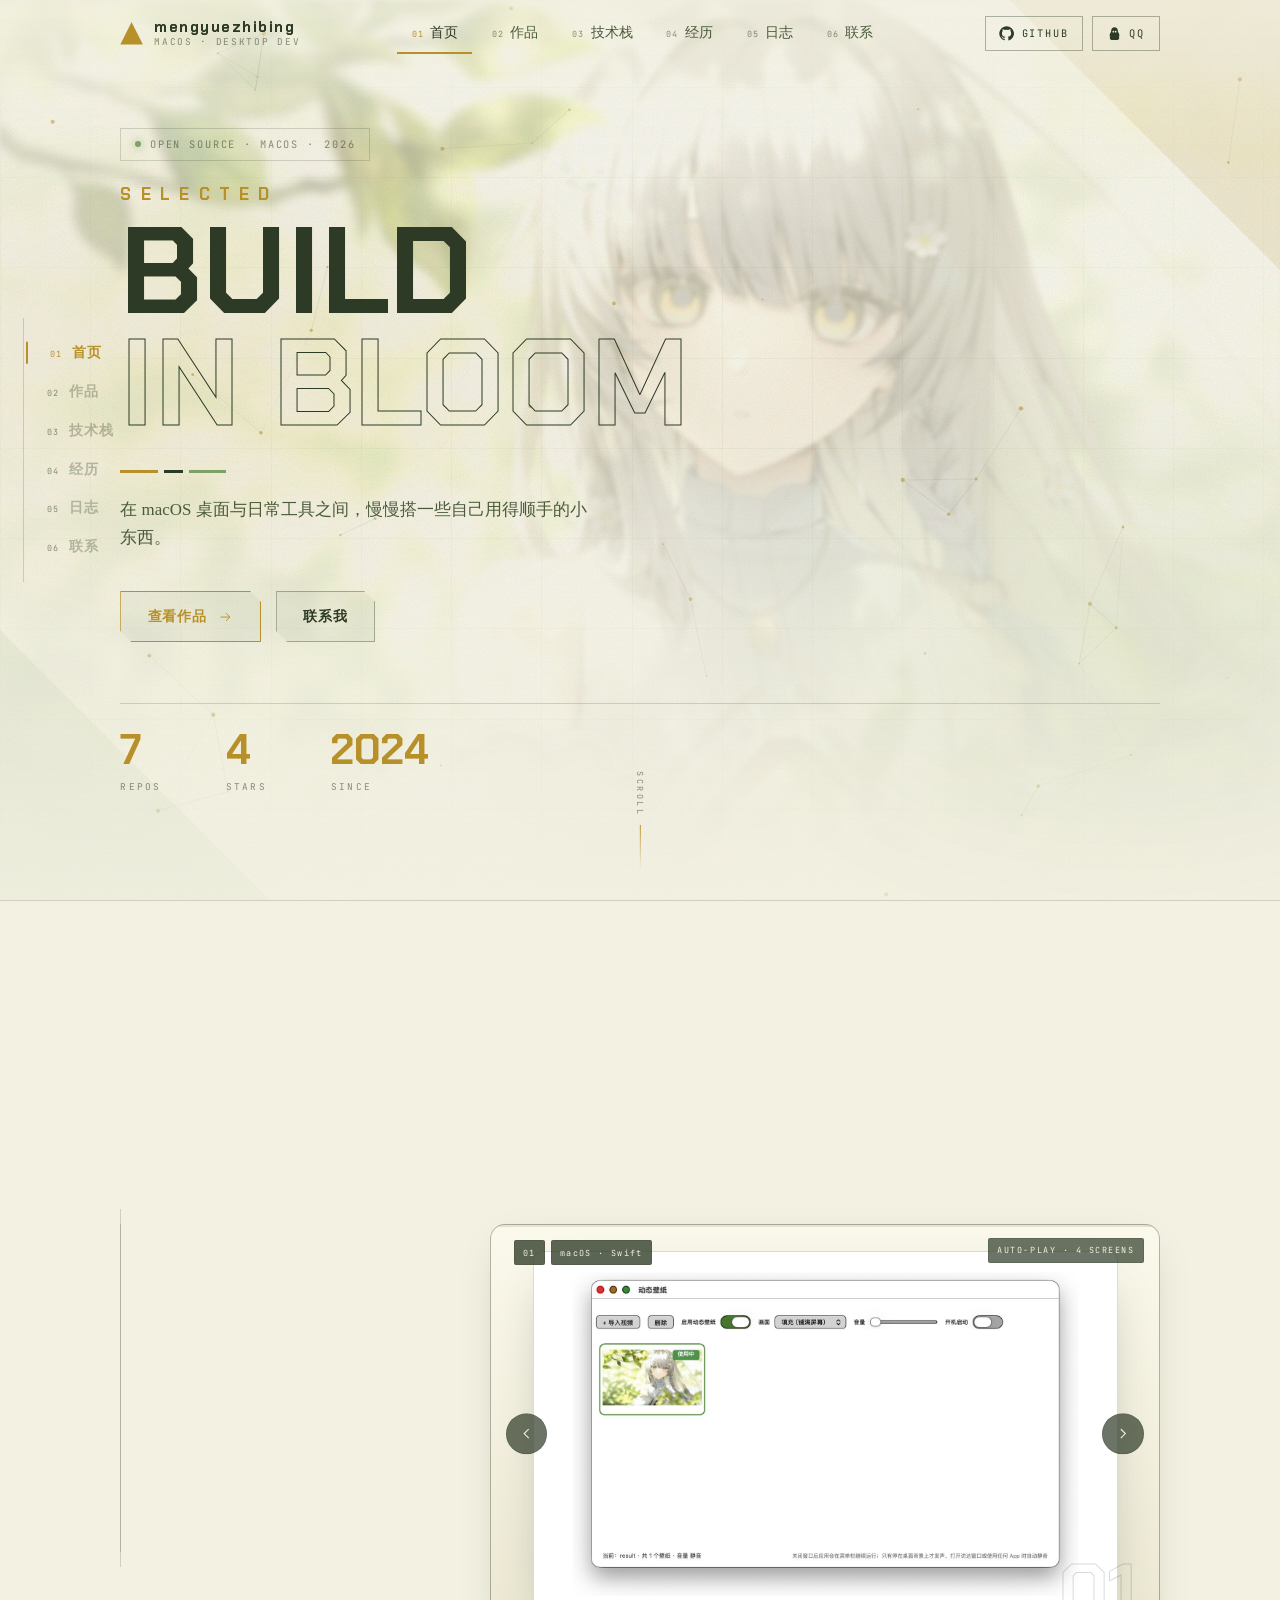
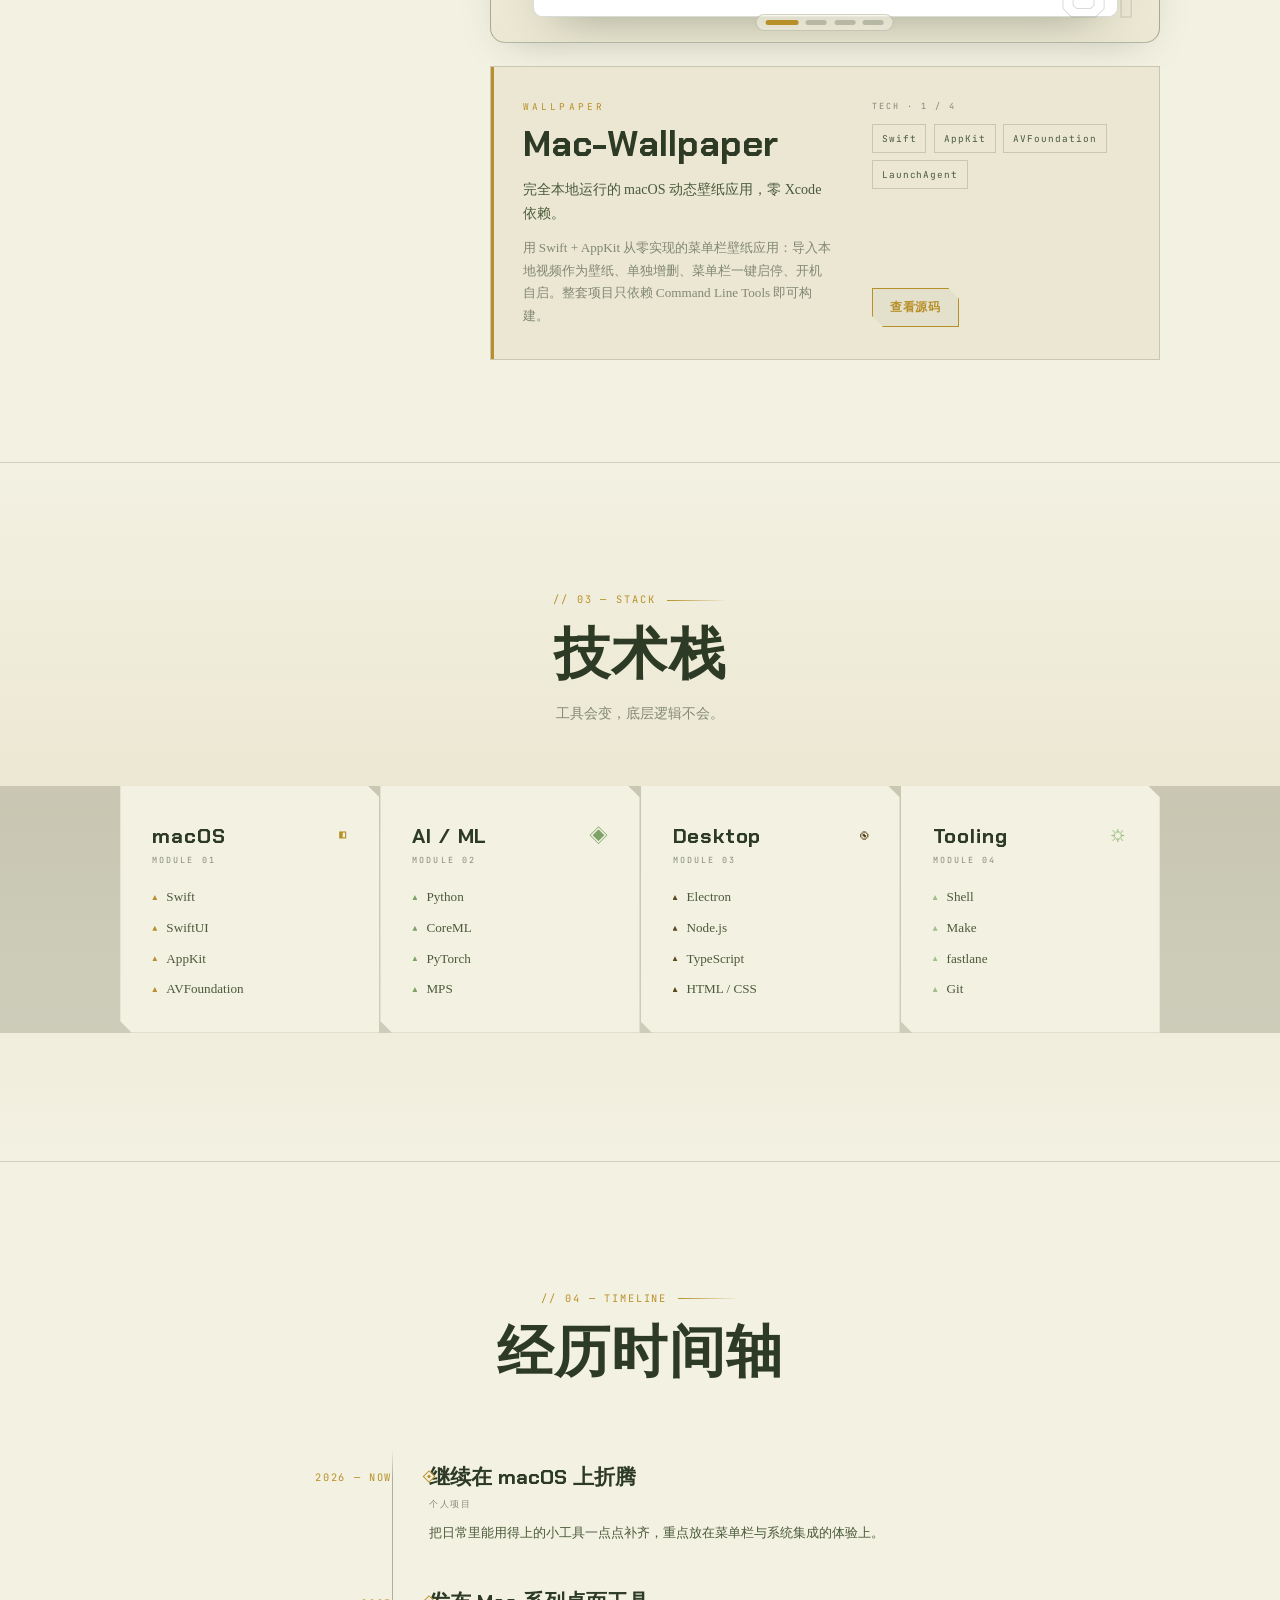
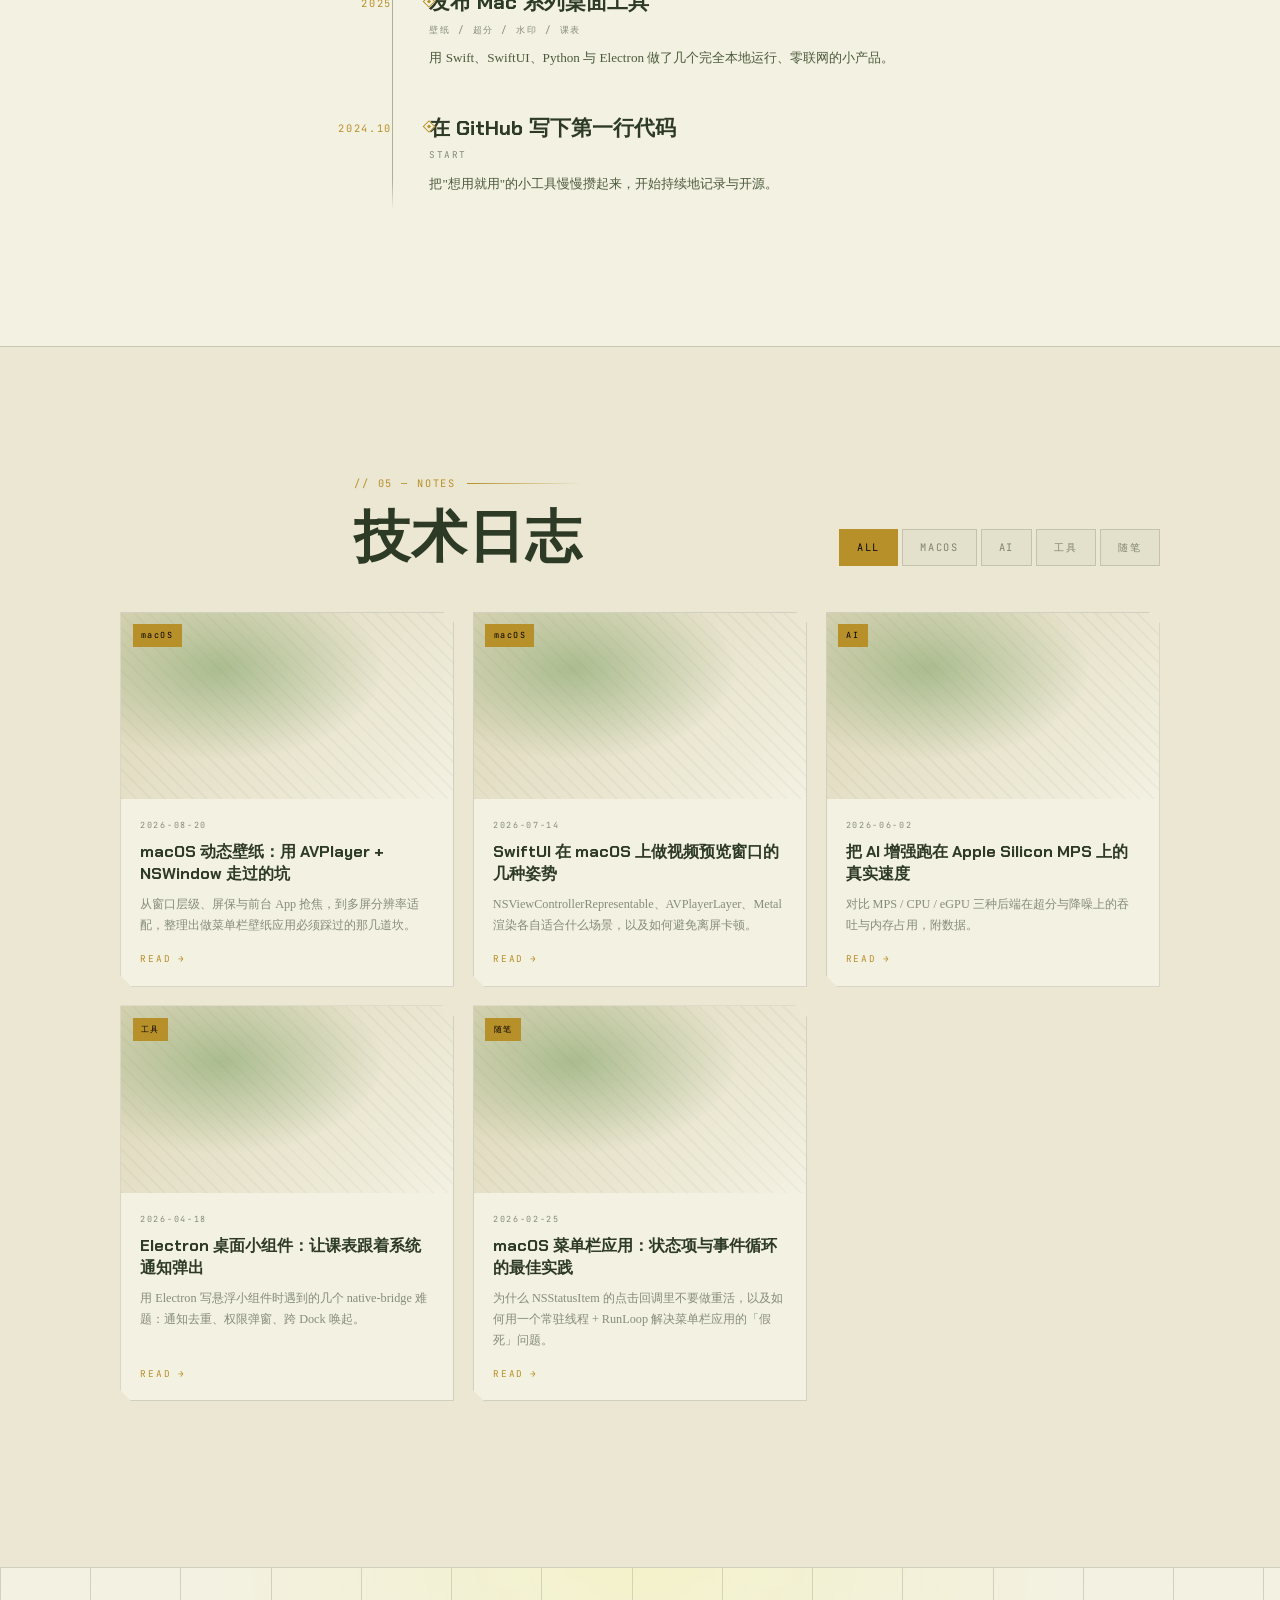
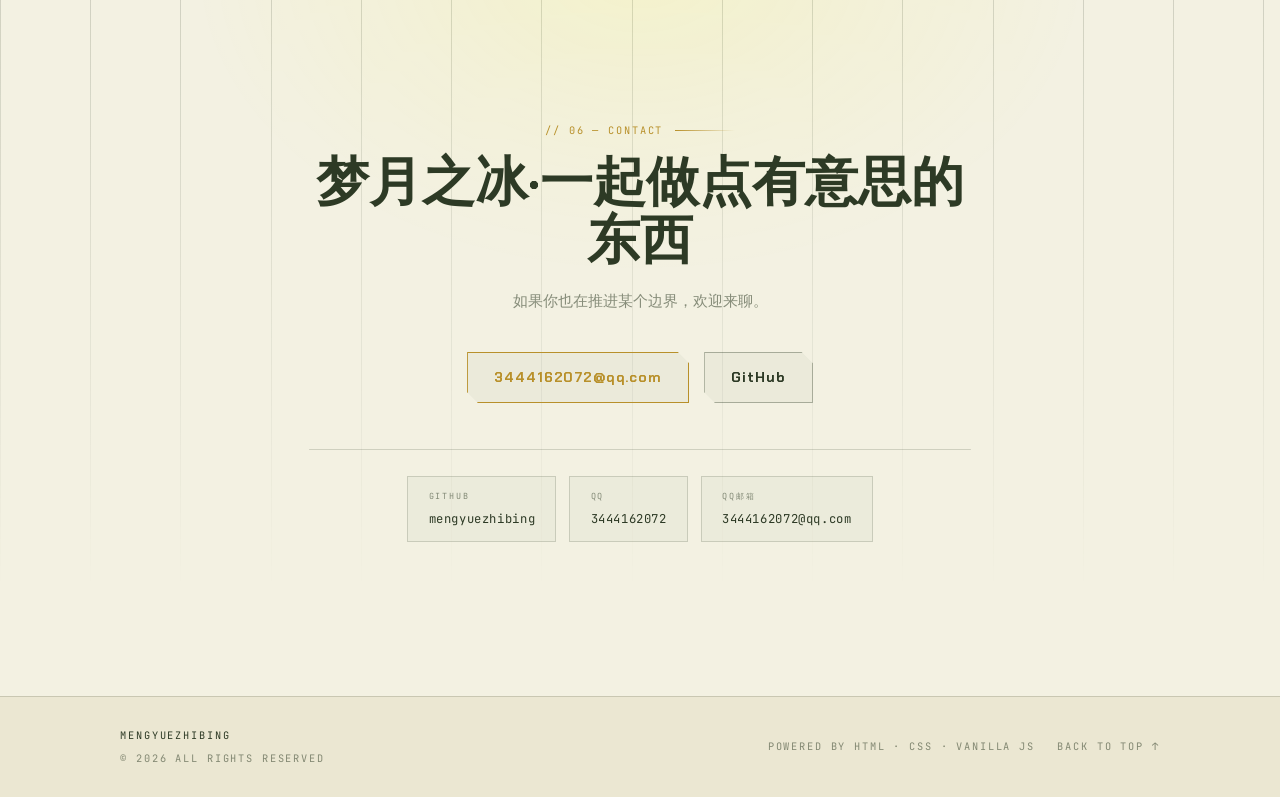
==== commit 6422eb17: "feat: QQ 一键加好友与底部联系方式改版 - 顶部 QQ 图标：点击唤起 QQ 加好友（桌面 tencent:// / 移动 mqqwpa://） - 新增 QQ 兜底浮层：大字号码 + 一键复" ====
--- a/index.html
+++ b/index.html
@@ -232,6 +232,21 @@
   </div>
 </footer>
 
+<!-- ============ QQ 加好友浮层 ============ -->
+<div class="qqpop" id="qqPop" hidden>
+  <div class="qqpop__mask" data-qq-close></div>
+  <div class="qqpop__box" role="dialog" aria-label="添加 QQ 好友">
+    <button class="qqpop__close" data-qq-close aria-label="关闭">&times;</button>
+    <div class="qqpop__head mono">// ADD FRIEND — QQ</div>
+    <div class="qqpop__num" id="qqPopNum">—</div>
+    <p class="qqpop__tip" id="qqPopTip">复制号码后用 QQ 搜索添加，或点击下方按钮唤起 QQ 客户端</p>
+    <div class="qqpop__actions">
+      <button class="btn btn--primary btn--sm" id="qqPopCopy" type="button"><span>复制号码</span></button>
+      <a class="btn btn--ghost btn--sm" id="qqPopOpen" href="#"><span>在 QQ 中打开</span></a>
+    </div>
+  </div>
+</div>
+
 <script src="./js/config.js"></script>
 <script src="./js/app.js"></script>
 </body>
--- a/css/main.css
+++ b/css/main.css
@@ -638,9 +638,85 @@
 .final__title{ margin-top:1rem; font-family:var(--f-display); font-weight:700; font-size:clamp(1.75rem,5vw,3.5rem); line-height:1.1; }
 .final__desc{ margin-top:1.25rem; color:var(--txt-3); }
 .final__actions{ display:flex; justify-content:center; flex-wrap:wrap; gap:1rem; margin-top:2.5rem; }
-.final__links{ display:flex; justify-content:center; flex-wrap:wrap; gap:1.5rem; margin-top:3rem; padding-top:1.75rem; border-top:1px solid var(--line); }
-.final__links a{ font-family:var(--f-mono); font-size:.6875rem; letter-spacing:.18em; color:var(--txt-3); transition:color .3s var(--ease); }
-.final__links a:hover{ color:var(--accent); }
+.final__links{
+  display:flex; justify-content:center; flex-wrap:wrap;
+  gap:.85rem; margin-top:3rem; padding-top:1.75rem;
+  border-top:1px solid var(--line);
+}
+.final__link a{
+  display:flex; flex-direction:column; gap:.35rem;
+  padding:.8rem 1.35rem;
+  border:1px solid var(--line);
+  background:rgba(45,58,37,.035);
+  text-align:left;
+  transition:border-color .3s var(--ease),background .3s var(--ease),transform .35s var(--ease-out);
+}
+.final__link a:hover{
+  border-color:var(--accent);
+  background:rgba(184,144,42,.09);
+  transform:translateY(-2px);
+}
+.final__link.is-qq a:hover{ border-color:var(--accent-2); background:rgba(125,162,102,.1); }
+.final__linkLabel{
+  font-family:var(--f-mono); font-size:.5625rem; letter-spacing:.22em;
+  text-transform:uppercase; color:var(--txt-3);
+}
+.final__linkValue{
+  font-family:var(--f-mono); font-size:.8125rem; letter-spacing:.05em;
+  color:var(--txt);
+  transition:color .3s var(--ease);
+}
+.final__link a:hover .final__linkValue{ color:var(--accent); }
+.final__link.is-qq a:hover .final__linkValue{ color:var(--accent-2); }
+
+/* ==========================================================
+   QQ 加好友浮层
+   ========================================================== */
+.qqpop{
+  position:fixed; inset:0; z-index:300;
+  display:grid; place-items:center;
+  padding:var(--gut);
+}
+.qqpop[hidden]{ display:none; }
+.qqpop__mask{
+  position:absolute; inset:0;
+  background:rgba(28,36,22,.58);
+  backdrop-filter:blur(8px);
+  -webkit-backdrop-filter:blur(8px);
+  animation:qqFade .3s var(--ease);
+}
+@keyframes qqFade{ from{ opacity:0; } to{ opacity:1; } }
+.qqpop__box{
+  position:relative;
+  width:min(92vw,24rem);
+  padding:2.25rem 1.75rem 1.75rem;
+  text-align:center;
+  background:linear-gradient(180deg,#fbf9ec,var(--bg-2));
+  border:1px solid var(--line-strong);
+  box-shadow:0 30px 70px -30px rgba(28,36,22,.6);
+  clip-path:polygon(0 0,calc(100% - 1rem) 0,100% 1rem,100% 100%,1rem 100%,0 calc(100% - 1rem));
+  animation:qqUp .42s var(--ease-out);
+}
+@keyframes qqUp{ from{ opacity:0; transform:translateY(18px) scale(.98); } to{ opacity:1; transform:none; } }
+.qqpop__close{
+  position:absolute; right:.85rem; top:.6rem;
+  width:2rem; height:2rem; line-height:1;
+  font-size:1.4rem; color:var(--txt-3);
+  transition:color .3s var(--ease),transform .35s var(--ease-out);
+}
+.qqpop__close:hover{ color:var(--accent); transform:rotate(90deg); }
+.qqpop__head{ color:var(--accent); margin-bottom:1.15rem; }
+.qqpop__num{
+  font-family:var(--f-display); font-weight:700;
+  font-size:clamp(1.75rem,5vw,2.5rem); letter-spacing:.05em;
+  color:var(--txt);
+  user-select:all;                 /* 方便长按/双击全选复制 */
+}
+.qqpop__tip{ margin-top:.9rem; color:var(--txt-3); font-size:.8125rem; line-height:1.7; }
+.qqpop__actions{
+  display:flex; justify-content:center; flex-wrap:wrap;
+  gap:.75rem; margin-top:1.5rem;
+}
 
 /* ==========================================================
    FOOTER
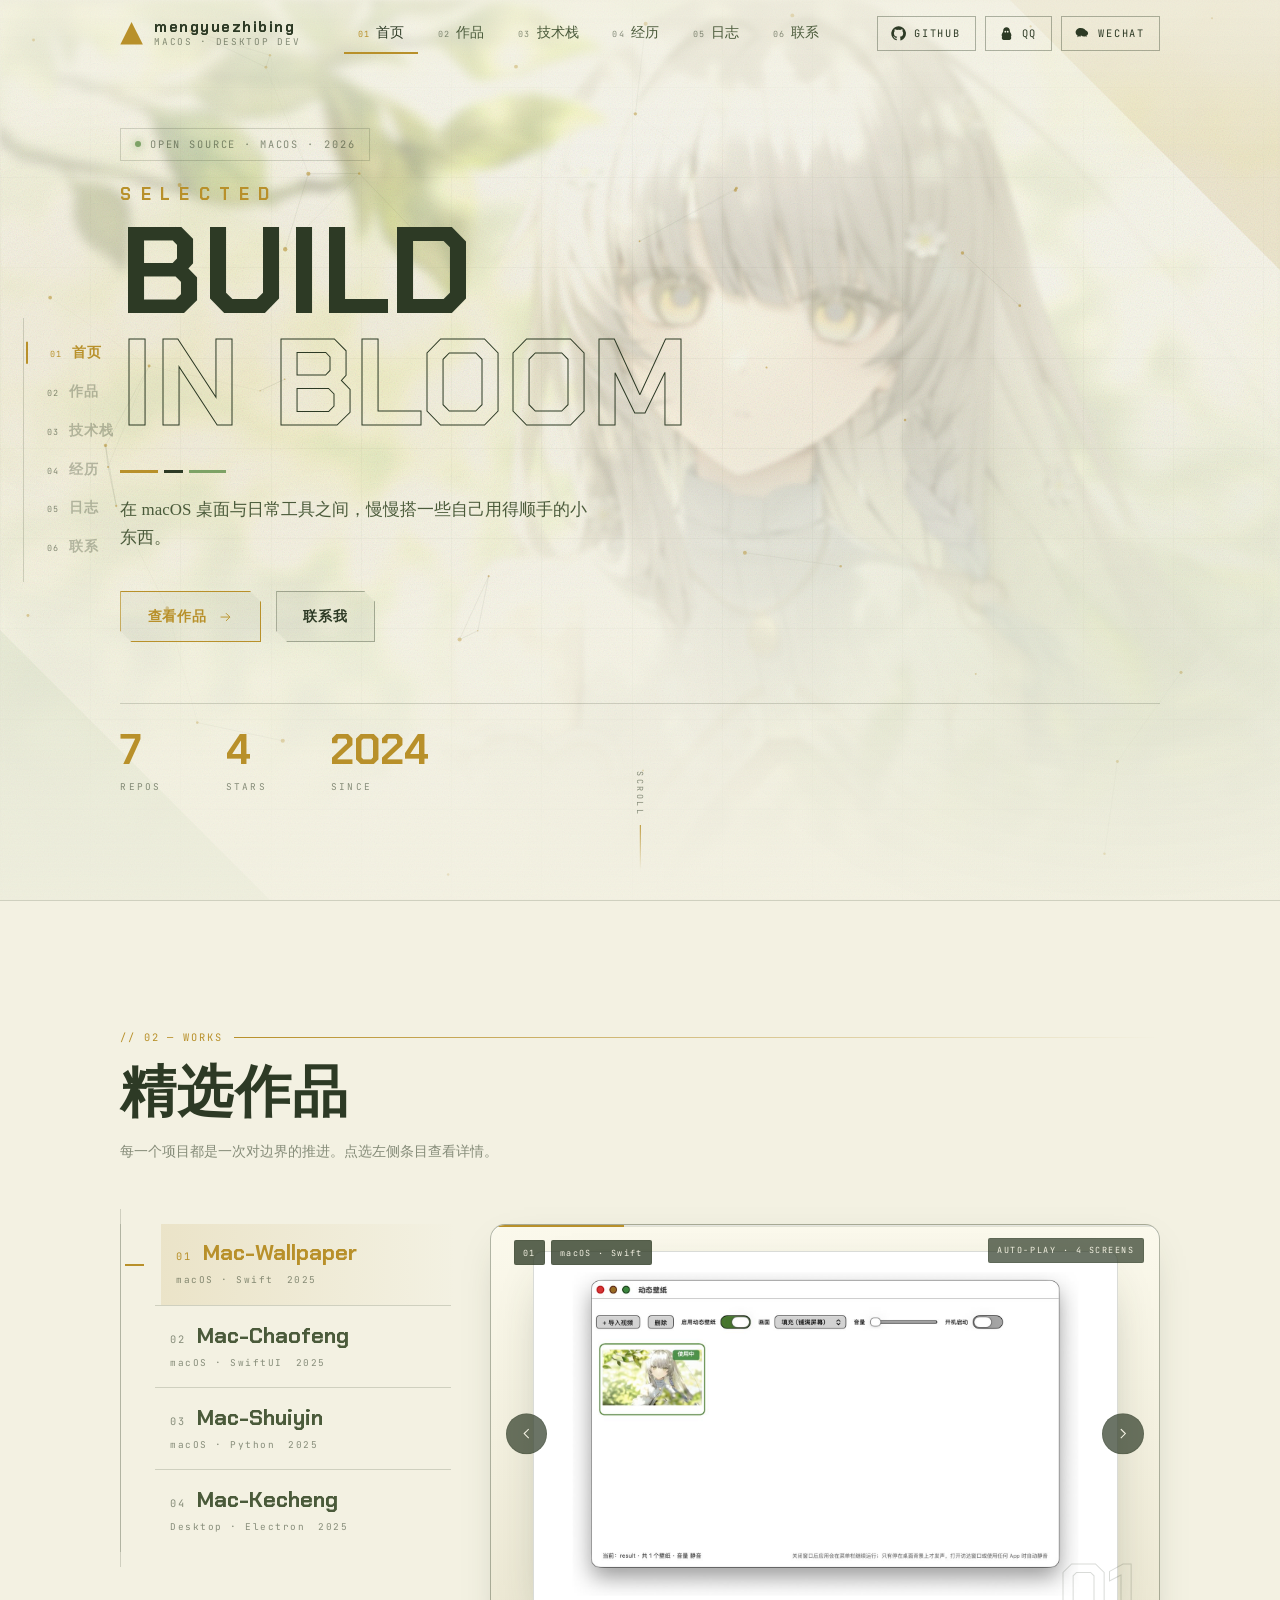
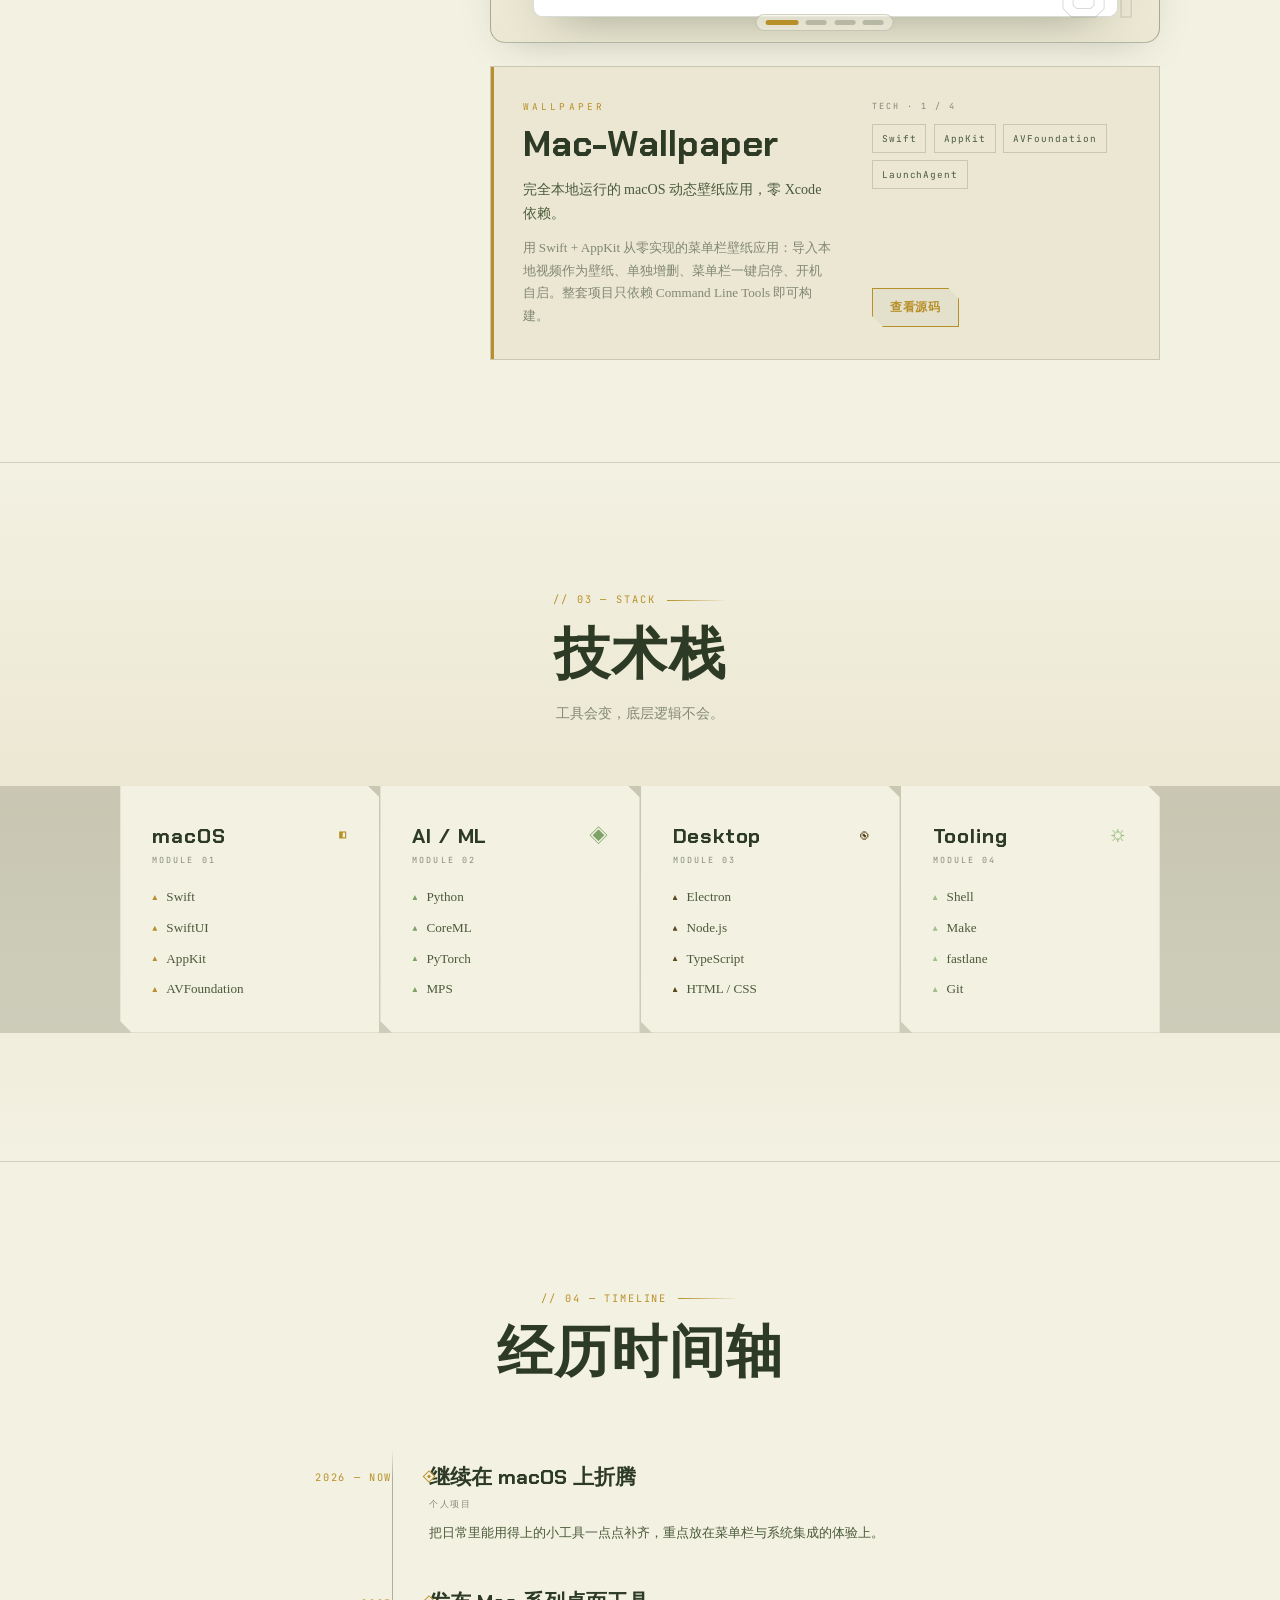
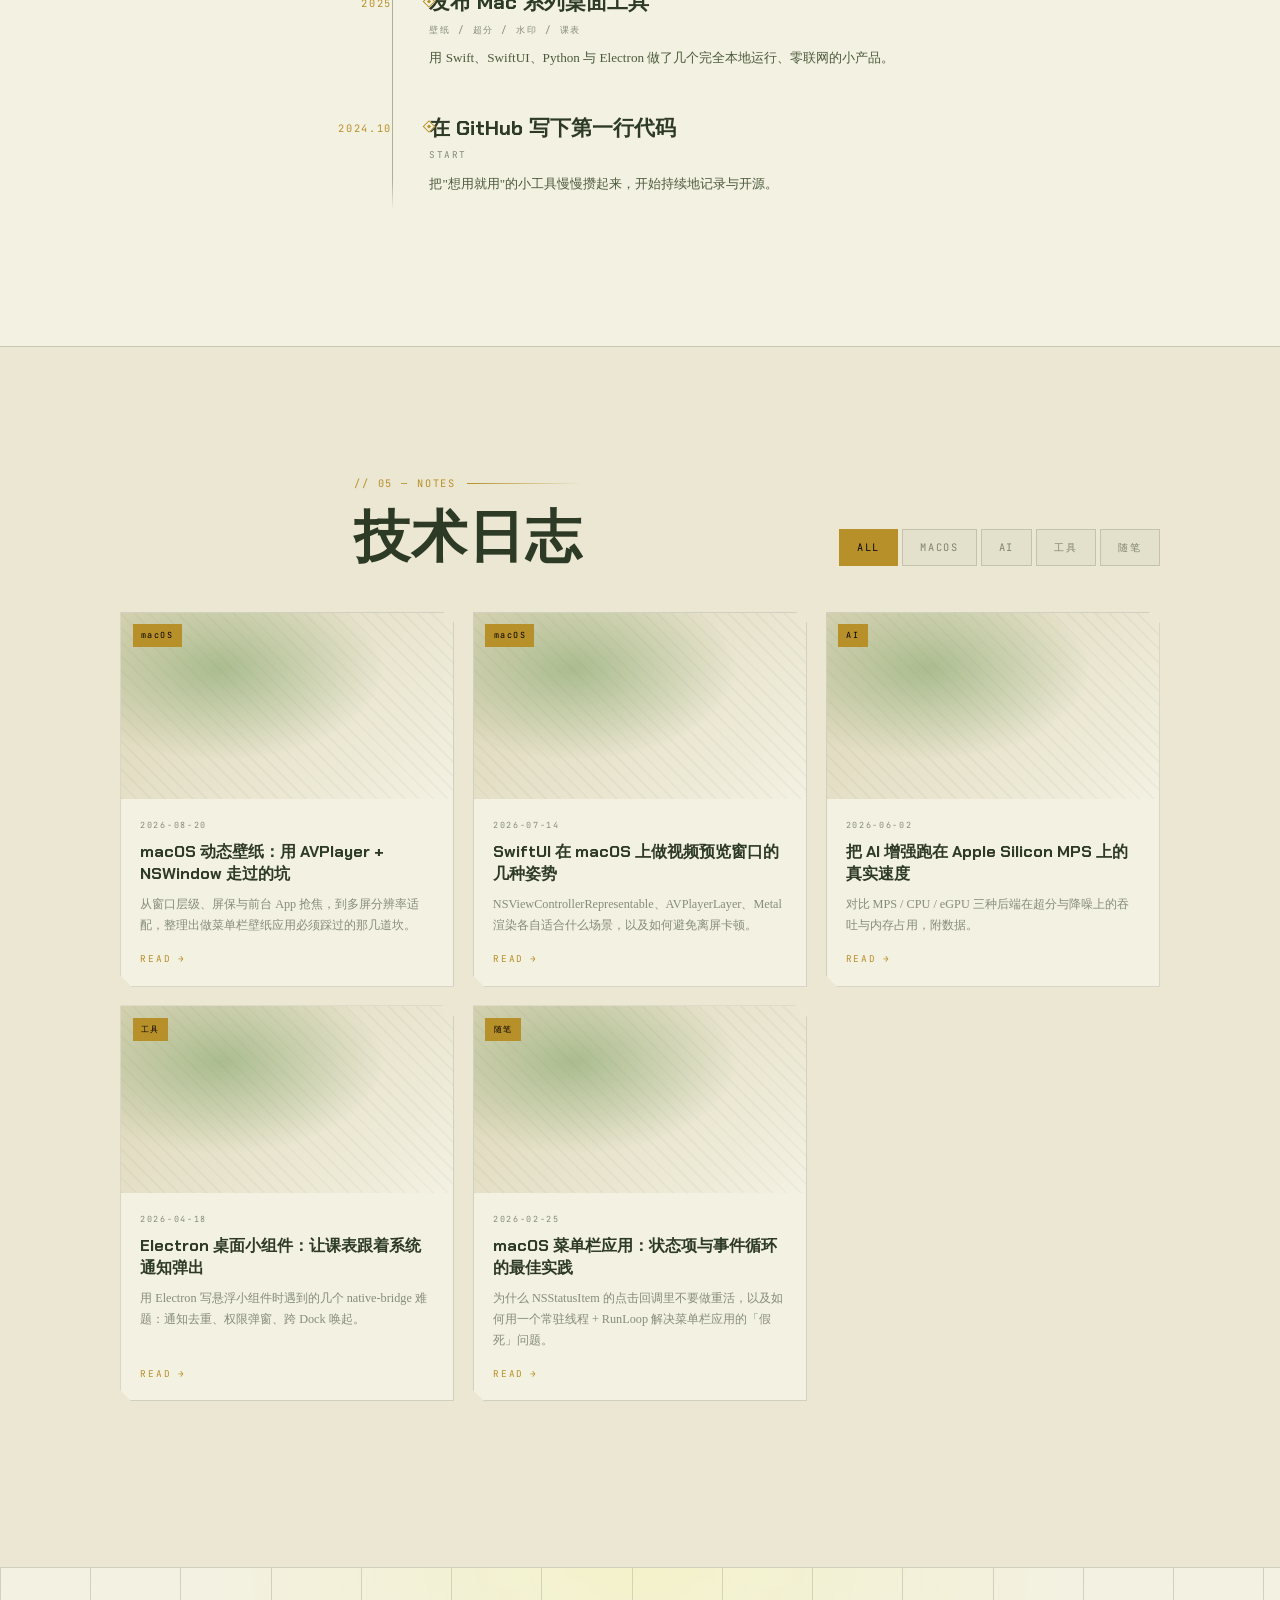
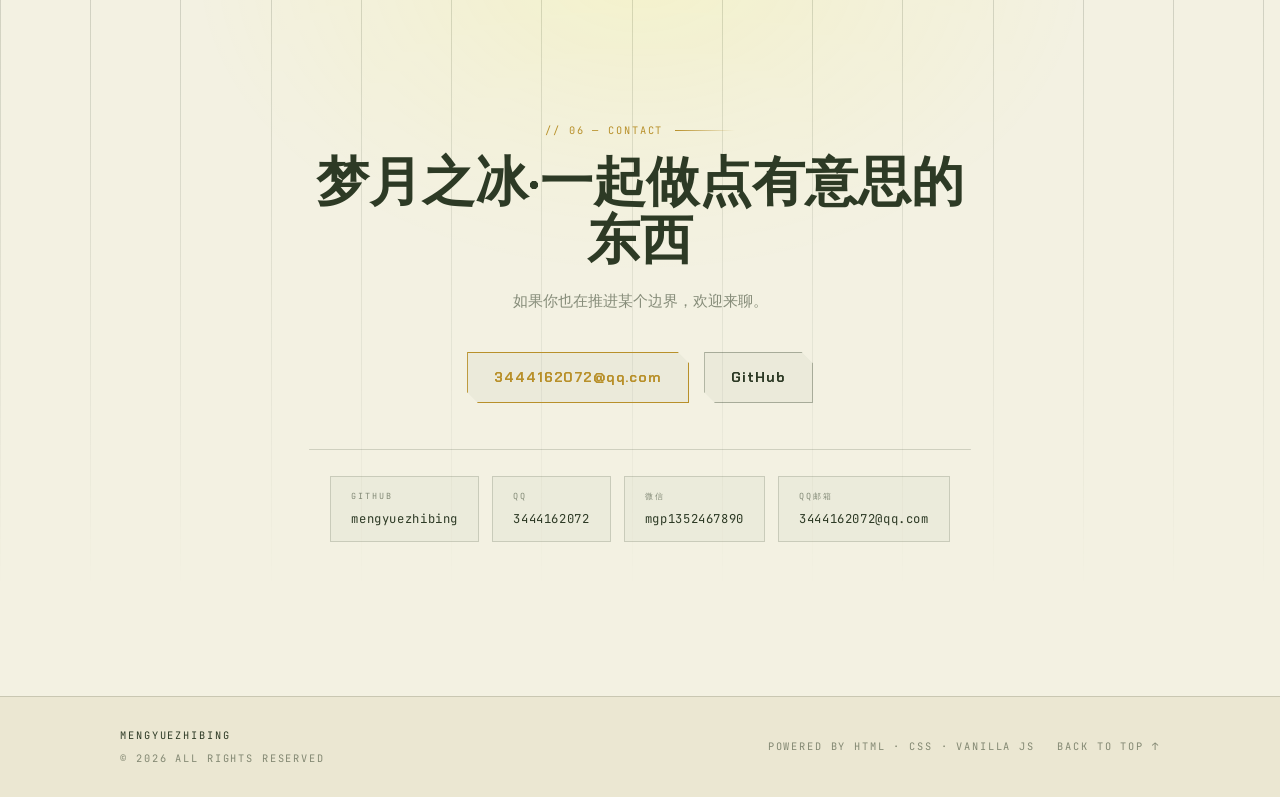
==== commit 8f823bcd: "feat: 新增微信联系方式与统一资料卡浮层 - 顶部导航新增微信图标（微信绿 hover），与 GitHub / QQ 并排 - 浮层重构为统一 cpop 资料卡：QQ 拉取真实头像 + tence" ====
--- a/index.html
+++ b/index.html
@@ -74,9 +74,13 @@
       <svg viewBox="0 0 24 24" aria-hidden="true"><path d="M12 .5a11.5 11.5 0 0 0-3.64 22.42c.58.1.79-.25.79-.55v-2.1c-3.2.7-3.88-1.4-3.88-1.4-.52-1.33-1.28-1.68-1.28-1.68-1.05-.72.08-.7.08-.7 1.16.08 1.77 1.19 1.77 1.19 1.03 1.77 2.7 1.26 3.36.96.1-.75.4-1.26.73-1.55-2.56-.29-5.25-1.28-5.25-5.7 0-1.26.45-2.29 1.19-3.1-.12-.29-.52-1.46.11-3.05 0 0 .97-.31 3.18 1.18a11 11 0 0 1 5.8 0c2.2-1.49 3.17-1.18 3.17-1.18.63 1.59.23 2.76.11 3.05.74.81 1.19 1.84 1.19 3.1 0 4.43-2.7 5.4-5.27 5.69.42.36.79 1.07.79 2.16v3.2c0 .3.2.66.8.55A11.5 11.5 0 0 0 12 .5Z"/></svg>
       <span>GITHUB</span>
     </a>
-    <a class="nav__qq mono" id="navQQ" href="#" target="_blank" rel="noreferrer" title="QQ 联系">
+    <a class="nav__qq mono" id="navQQ" href="#" target="_blank" rel="noreferrer" title="QQ">
       <svg viewBox="0 0 24 24" aria-hidden="true"><path fill-rule="evenodd" d="M12 2.1c-3.2 0-5.3 2.4-5.3 5.5 0 .9-.2 1.6-.6 2.2-1 1.5-1.9 3.4-1.9 5 0 .9.3 1.7.8 2.2-.3.6-.5 1.3-.5 2.1 0 1.7 1.2 3.1 2.8 3.1h9.4c1.6 0 2.8-1.4 2.8-3.1 0-.8-.2-1.5-.5-2.1.5-.5.8-1.3.8-2.2 0-1.6-.9-3.5-1.9-5-.4-.6-.6-1.3-.6-2.2 0-3.1-2.1-5.5-5.3-5.5Zm-1.9 5.6a1.4 1.4 0 1 1 0 2.8 1.4 1.4 0 0 1 0-2.8Zm3.8 0a1.4 1.4 0 1 1 0 2.8 1.4 1.4 0 0 1 0-2.8Z"/></svg>
       <span>QQ</span>
+    </a>
+    <a class="nav__wx mono" id="navWX" href="#" rel="noreferrer" title="微信">
+      <svg viewBox="0 0 24 24" aria-hidden="true"><path d="M8.9 3.2C4.5 3.2 1 6.3 1 10.1c0 2.2 1.3 4.1 3.3 5.4l-.8 2.5 2.9-1.5c.8.2 1.6.4 2.5.4h.6a5.5 5.5 0 0 1-.2-1.5c0-3.6 3.5-6.5 7.8-6.5.3 0 .6 0 .9.1-.9-3.2-4-5.8-9.1-5.8Zm12 8.4c0-2.9-2.9-5.2-6.5-5.2s-6.5 2.3-6.5 5.2 2.9 5.2 6.5 5.2c.8 0 1.5-.1 2.2-.3l2.2 1.1-.6-1.9c1.6-1 2.7-2.4 2.7-4.1Z"/></svg>
+      <span>WECHAT</span>
     </a>
     <button class="nav__burger" id="navBurger" aria-label="菜单"><i></i><i></i><i></i></button>
   </div>
@@ -232,17 +236,24 @@
   </div>
 </footer>
 
-<!-- ============ QQ 加好友浮层 ============ -->
-<div class="qqpop" id="qqPop" hidden>
-  <div class="qqpop__mask" data-qq-close></div>
-  <div class="qqpop__box" role="dialog" aria-label="添加 QQ 好友">
-    <button class="qqpop__close" data-qq-close aria-label="关闭">&times;</button>
-    <div class="qqpop__head mono">// ADD FRIEND — QQ</div>
-    <div class="qqpop__num" id="qqPopNum">—</div>
-    <p class="qqpop__tip" id="qqPopTip">复制号码后用 QQ 搜索添加，或点击下方按钮唤起 QQ 客户端</p>
-    <div class="qqpop__actions">
-      <button class="btn btn--primary btn--sm" id="qqPopCopy" type="button"><span>复制号码</span></button>
-      <a class="btn btn--ghost btn--sm" id="qqPopOpen" href="#"><span>在 QQ 中打开</span></a>
+<!-- ============ 联系浮层（QQ / 微信） ============ -->
+<div class="cpop" id="cpop" hidden>
+  <div class="cpop__mask" data-cpop-close></div>
+  <div class="cpop__box" role="dialog" aria-label="联系方式">
+    <button class="cpop__close" data-cpop-close aria-label="关闭">&times;</button>
+
+    <div class="cpop__head mono" id="cpopHead">// CONTACT</div>
+
+    <div class="cpop__avatar" id="cpopAvatar"></div>
+
+    <div class="cpop__name" id="cpopName">—</div>
+    <div class="cpop__id"><span id="cpopId">—</span></div>
+
+    <p class="cpop__tip" id="cpopTip"></p>
+
+    <div class="cpop__actions">
+      <button class="btn btn--primary btn--sm" id="cpopCopy" type="button"><span>复制</span></button>
+      <a class="btn btn--ghost btn--sm" id="cpopOpen" href="#"><span>打开</span></a>
     </div>
   </div>
 </div>
--- a/css/main.css
+++ b/css/main.css
@@ -218,16 +218,19 @@
 
 .nav__side{ display:flex; align-items:center; gap:.6rem; }
 .nav__gh,
-.nav__qq{
+.nav__qq,
+.nav__wx{
   display:inline-flex; align-items:center; gap:.5rem;
   border:1px solid var(--line-strong);
   padding:.5rem .9rem;
   transition:background .3s var(--ease),color .3s var(--ease),border-color .3s var(--ease);
 }
 .nav__gh svg,
-.nav__qq svg{ width:1rem; height:1rem; fill:currentColor; stroke:none; }
+.nav__qq svg,
+.nav__wx svg{ width:1rem; height:1rem; fill:currentColor; stroke:none; }
 .nav__gh:hover{ background:var(--accent); color:#fff8e1; border-color:var(--accent); }
-.nav__qq:hover{ background:var(--accent-2); color:#fff8e1; border-color:var(--accent-2); }
+.nav__qq:hover{ background:var(--accent-3); color:#fff8e1; border-color:var(--accent-3); }
+.nav__wx:hover{ background:#3f9c5a; color:#fff8e1; border-color:#3f9c5a; }
 .nav__burger{ display:none; flex-direction:column; gap:4px; padding:.5rem; }
 .nav__burger i{ display:block; width:22px; height:1.5px; background:var(--txt); transition:transform .3s var(--ease),opacity .3s; }
 
@@ -656,7 +659,8 @@
   background:rgba(184,144,42,.09);
   transform:translateY(-2px);
 }
-.final__link.is-qq a:hover{ border-color:var(--accent-2); background:rgba(125,162,102,.1); }
+.final__link.is-qq a:hover{ border-color:var(--accent-3); background:rgba(91,74,31,.1); }
+.final__link.is-wechat a:hover{ border-color:#3f9c5a; background:rgba(63,156,90,.1); }
 .final__linkLabel{
   font-family:var(--f-mono); font-size:.5625rem; letter-spacing:.22em;
   text-transform:uppercase; color:var(--txt-3);
@@ -667,53 +671,76 @@
   transition:color .3s var(--ease);
 }
 .final__link a:hover .final__linkValue{ color:var(--accent); }
-.final__link.is-qq a:hover .final__linkValue{ color:var(--accent-2); }
-
-/* ==========================================================
-   QQ 加好友浮层
-   ========================================================== */
-.qqpop{
+.final__link.is-qq a:hover .final__linkValue{ color:var(--accent-3); }
+.final__link.is-wechat a:hover .final__linkValue{ color:#3f9c5a; }
+
+/* ==========================================================
+   联系浮层（QQ 资料卡 / 微信）
+   ========================================================== */
+.cpop{
   position:fixed; inset:0; z-index:300;
   display:grid; place-items:center;
   padding:var(--gut);
 }
-.qqpop[hidden]{ display:none; }
-.qqpop__mask{
+.cpop[hidden]{ display:none; }
+.cpop__mask{
   position:absolute; inset:0;
   background:rgba(28,36,22,.58);
   backdrop-filter:blur(8px);
   -webkit-backdrop-filter:blur(8px);
-  animation:qqFade .3s var(--ease);
-}
-@keyframes qqFade{ from{ opacity:0; } to{ opacity:1; } }
-.qqpop__box{
+  animation:cpopFade .3s var(--ease);
+}
+@keyframes cpopFade{ from{ opacity:0; } to{ opacity:1; } }
+.cpop__box{
   position:relative;
-  width:min(92vw,24rem);
+  width:min(92vw,23rem);
   padding:2.25rem 1.75rem 1.75rem;
   text-align:center;
   background:linear-gradient(180deg,#fbf9ec,var(--bg-2));
   border:1px solid var(--line-strong);
   box-shadow:0 30px 70px -30px rgba(28,36,22,.6);
   clip-path:polygon(0 0,calc(100% - 1rem) 0,100% 1rem,100% 100%,1rem 100%,0 calc(100% - 1rem));
-  animation:qqUp .42s var(--ease-out);
-}
-@keyframes qqUp{ from{ opacity:0; transform:translateY(18px) scale(.98); } to{ opacity:1; transform:none; } }
-.qqpop__close{
+  animation:cpopUp .42s var(--ease-out);
+}
+@keyframes cpopUp{ from{ opacity:0; transform:translateY(18px) scale(.98); } to{ opacity:1; transform:none; } }
+.cpop__close{
   position:absolute; right:.85rem; top:.6rem;
   width:2rem; height:2rem; line-height:1;
   font-size:1.4rem; color:var(--txt-3);
   transition:color .3s var(--ease),transform .35s var(--ease-out);
 }
-.qqpop__close:hover{ color:var(--accent); transform:rotate(90deg); }
-.qqpop__head{ color:var(--accent); margin-bottom:1.15rem; }
-.qqpop__num{
+.cpop__close:hover{ color:var(--accent); transform:rotate(90deg); }
+.cpop__head{ color:var(--accent); margin-bottom:1.25rem; }
+
+/* 头像 / 标识 */
+.cpop__avatar{
+  width:6.25rem; height:6.25rem; margin:0 auto 1.1rem;
+  display:grid; place-items:center;
+  border-radius:50%;
+  border:1px solid var(--line-strong);
+  background:var(--bg-3);
+  overflow:hidden;
+  box-shadow:0 16px 36px -20px rgba(28,36,22,.65);
+}
+.cpop__avatar img{ width:100%; height:100%; object-fit:cover; display:block; }
+.cpop__avatar--wx{ background:linear-gradient(140deg,#7da266,#3f5a2c); color:#f3f1e2; border-color:transparent; }
+.cpop__avatar--wx svg{ width:3rem; height:3rem; fill:currentColor; stroke:none; }
+
+.cpop__name{
   font-family:var(--f-display); font-weight:700;
-  font-size:clamp(1.75rem,5vw,2.5rem); letter-spacing:.05em;
-  color:var(--txt);
+  font-size:1.125rem; letter-spacing:.04em; color:var(--txt);
+}
+.cpop__id{
+  margin-top:.4rem;
+  font-family:var(--f-mono); font-weight:700;
+  font-size:clamp(1.25rem,4.2vw,1.625rem); letter-spacing:.04em;
+  color:var(--accent);
   user-select:all;                 /* 方便长按/双击全选复制 */
-}
-.qqpop__tip{ margin-top:.9rem; color:var(--txt-3); font-size:.8125rem; line-height:1.7; }
-.qqpop__actions{
+  word-break:break-all;
+}
+.cpop__tip{ margin-top:1rem; color:var(--txt-3); font-size:.8125rem; line-height:1.7; }
+.cpop__tip b{ color:var(--txt-2); font-weight:600; }
+.cpop__actions{
   display:flex; justify-content:center; flex-wrap:wrap;
   gap:.75rem; margin-top:1.5rem;
 }
@@ -762,9 +789,11 @@
   .nav__link{ padding:.9rem .25rem; border-bottom:1px solid var(--line); font-size:1.0625rem; }
   .nav__link::after{ display:none; }
   .nav__gh span,
-  .nav__qq span{ display:none; }
+  .nav__qq span,
+  .nav__wx span{ display:none; }
   .nav__gh,
-  .nav__qq{ padding:.5rem .6rem; }
+  .nav__qq,
+  .nav__wx{ padding:.5rem .62rem; }
   .cal__line::before{ left:calc(var(--gut) + 4px); }
   .cal__item{ grid-template-columns:1fr; gap:.5rem; padding-left:1.75rem; }
   .cal__time{ text-align:left; }
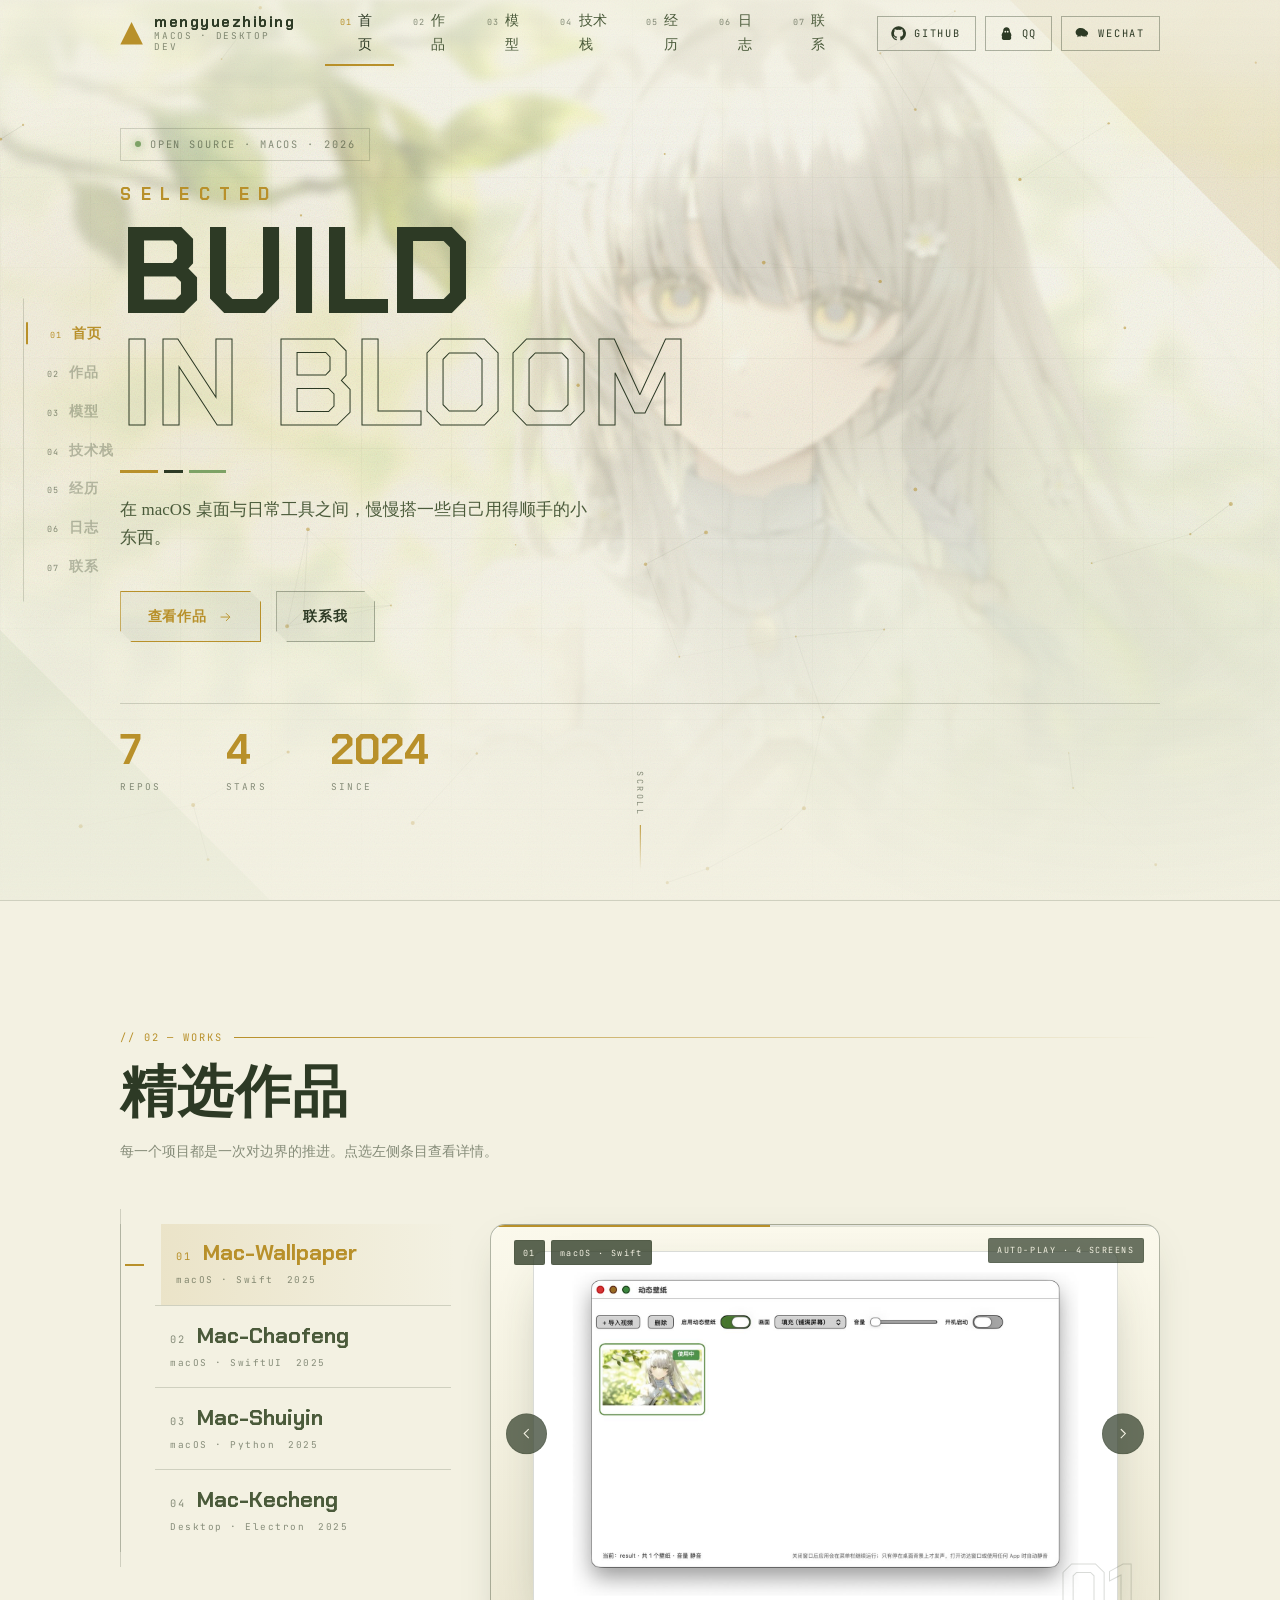
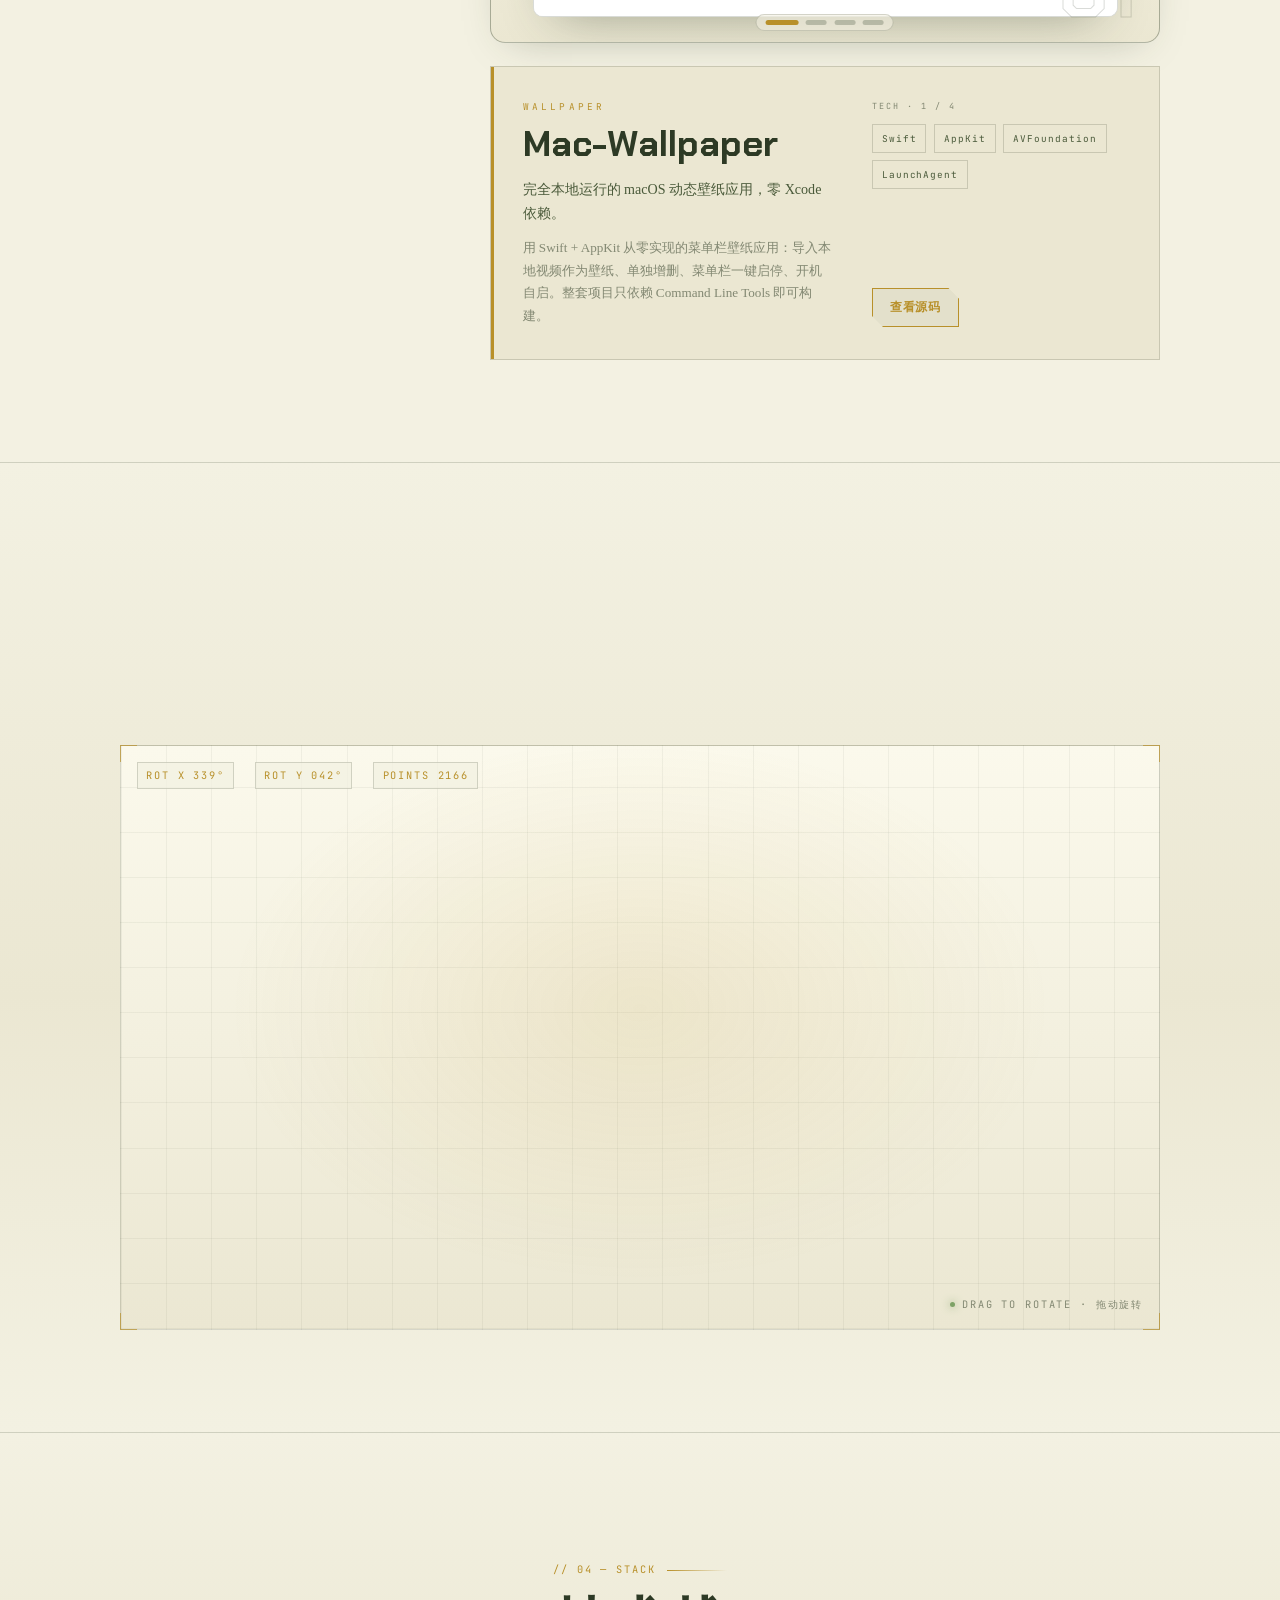
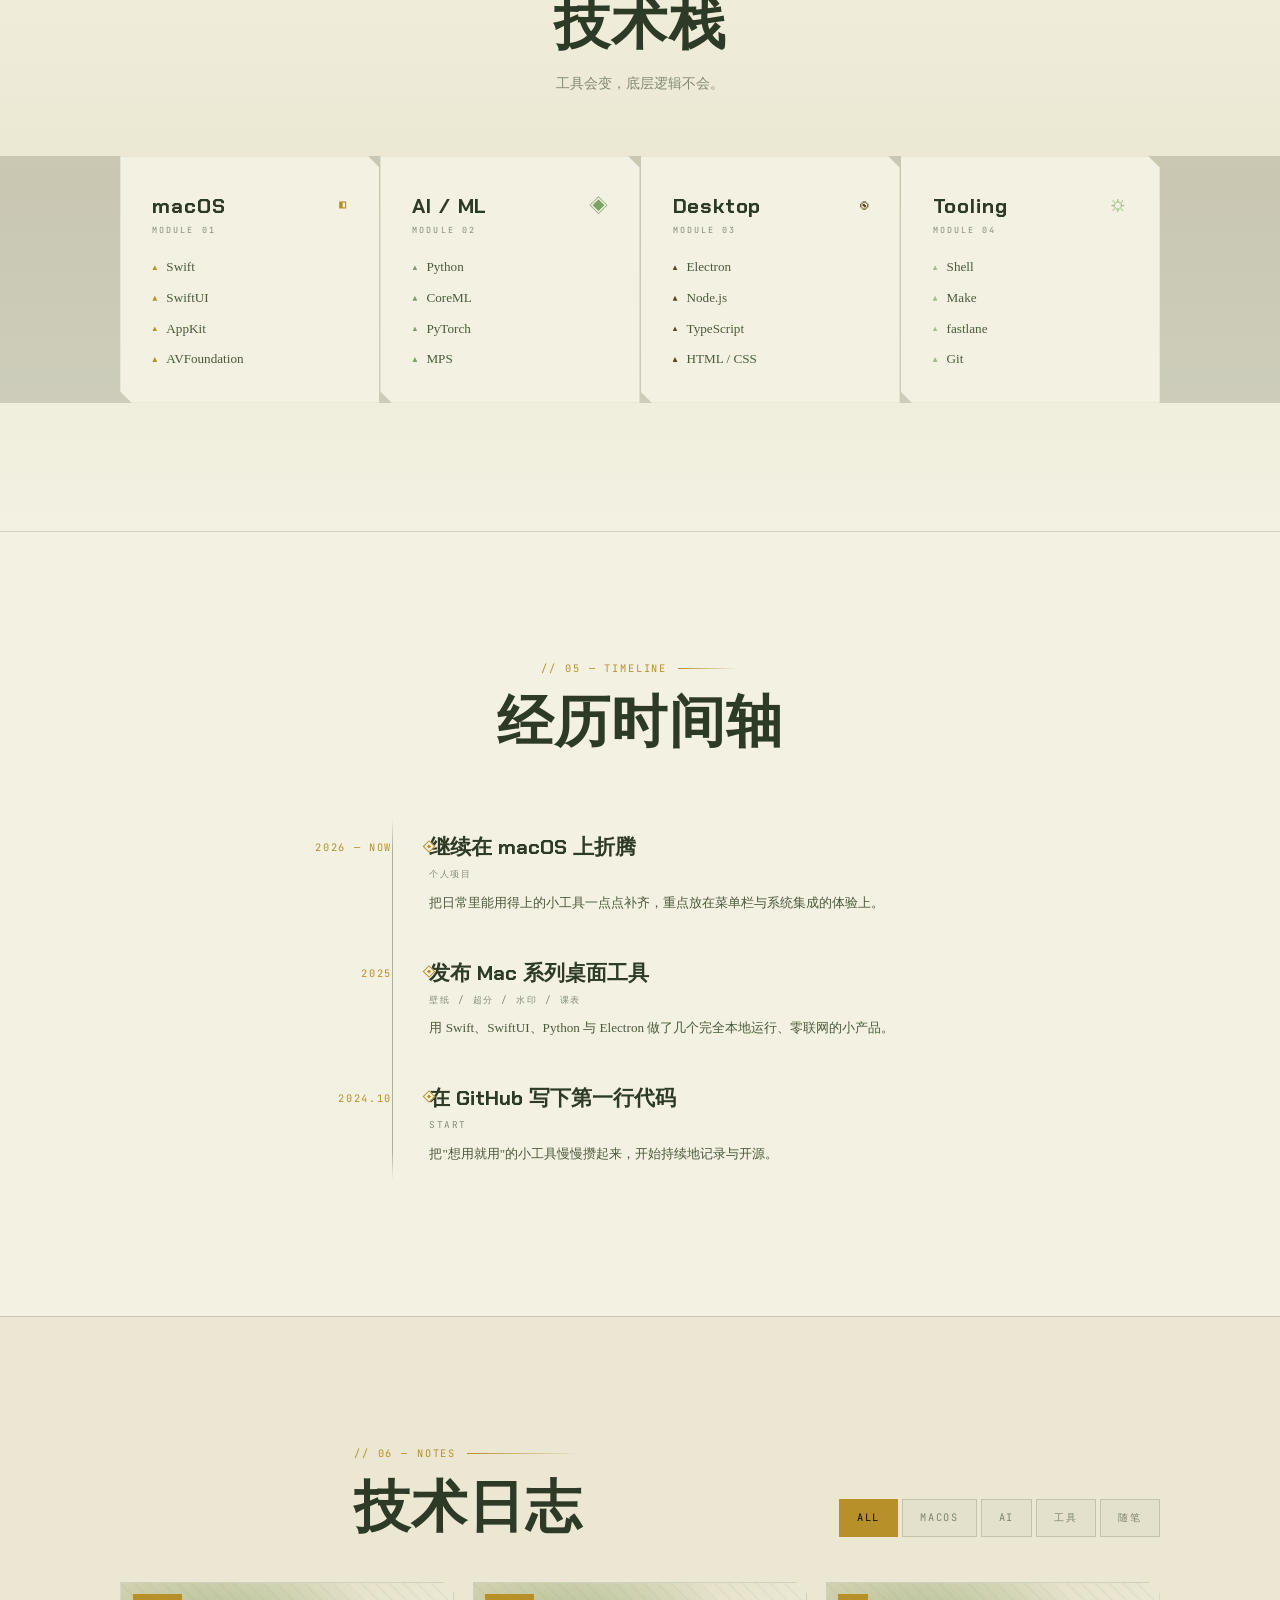
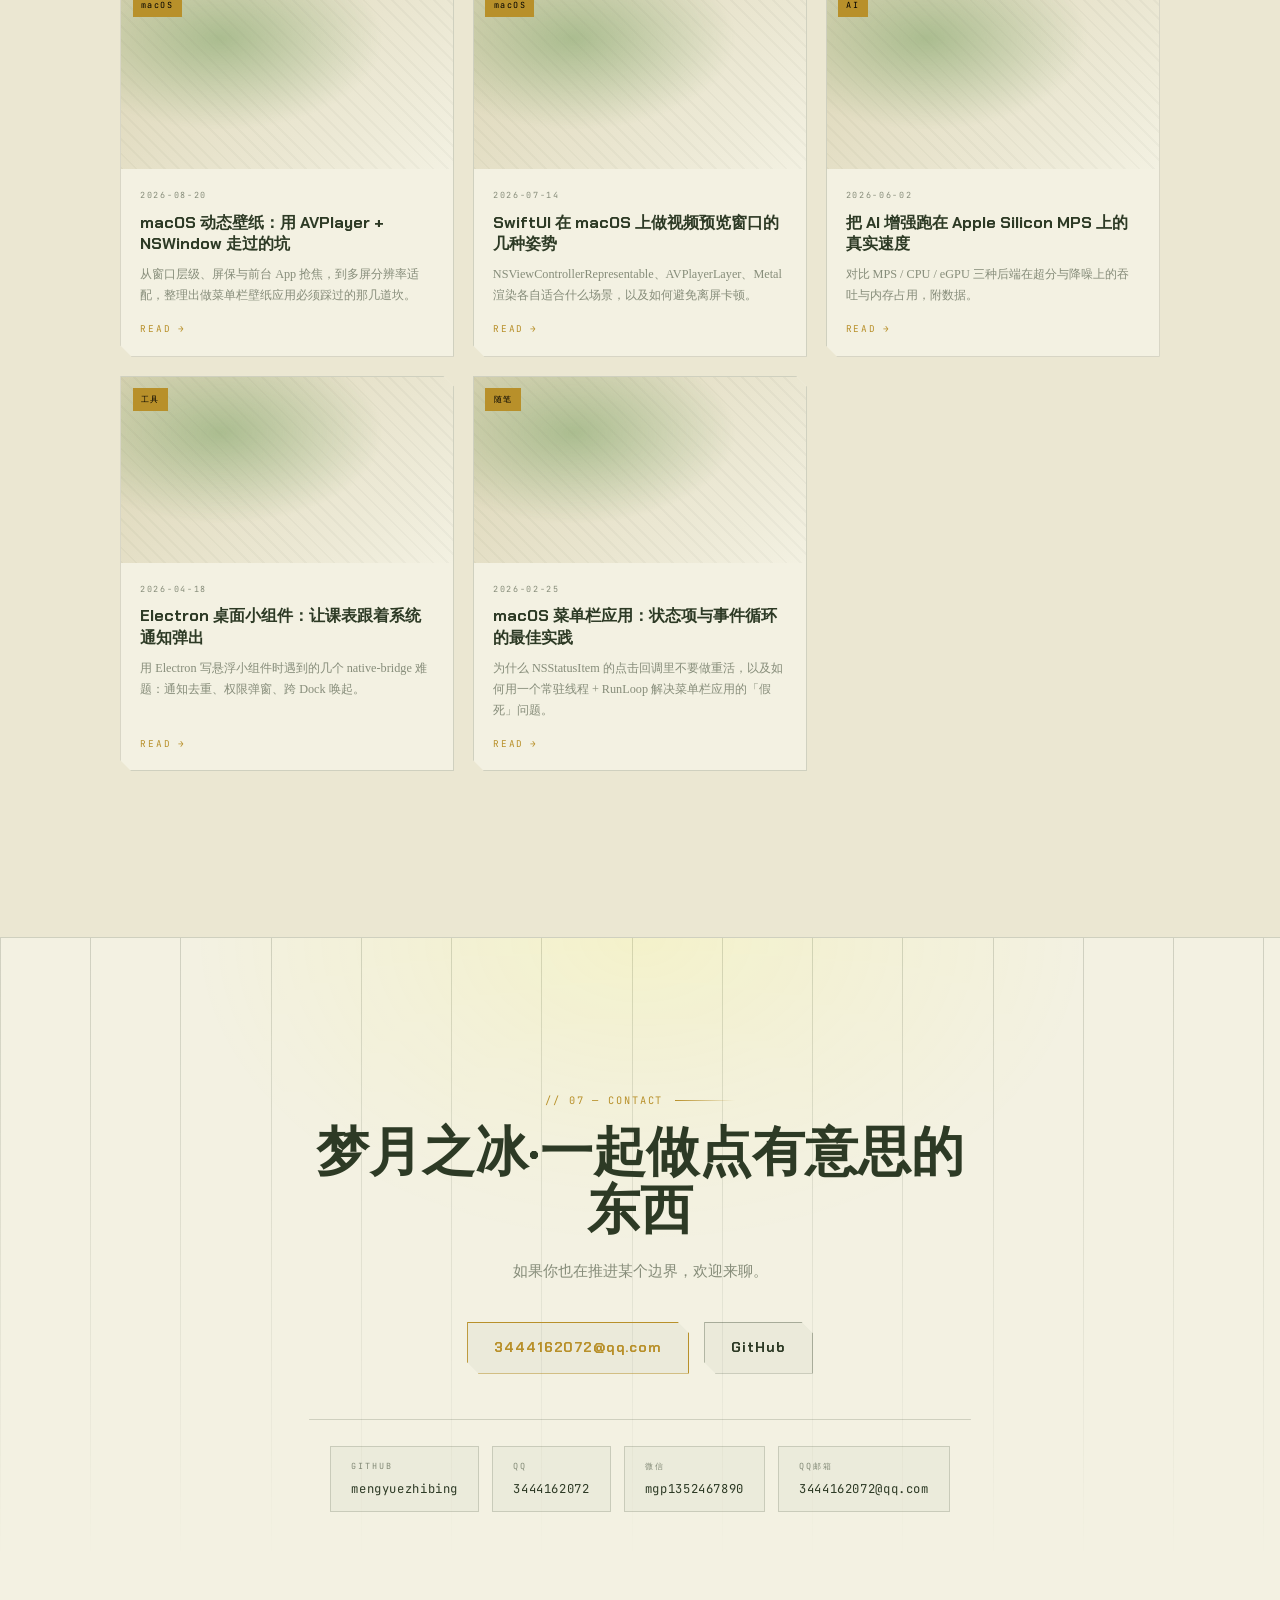
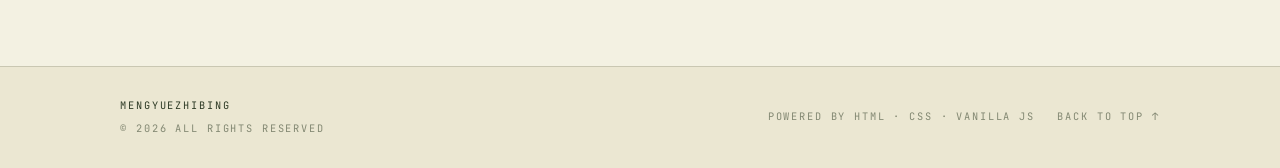
==== commit 43ebfef5: "feat: 新增点云 3D 模型板块，移除原站相关描述" ====
--- a/index.html
+++ b/index.html
@@ -14,15 +14,16 @@
 </head>
 <body data-page="home">
 
-<!-- ============ 左侧固定菜单栏（终末地风格） ============ -->
+<!-- ============ 左侧固定菜单栏 ============ -->
 <nav class="sidenav" id="sidenav" aria-label="主导航">
   <div class="sidenav__inner">
     <a href="#home"     class="sidenav__link is-active"><i class="sidenav__bar"></i><em class="mono">01</em><span>首页</span></a>
     <a href="#works"    class="sidenav__link"><i class="sidenav__bar"></i><em class="mono">02</em><span>作品</span></a>
-    <a href="#stack"    class="sidenav__link"><i class="sidenav__bar"></i><em class="mono">03</em><span>技术栈</span></a>
-    <a href="#timeline" class="sidenav__link"><i class="sidenav__bar"></i><em class="mono">04</em><span>经历</span></a>
-    <a href="#notes"    class="sidenav__link"><i class="sidenav__bar"></i><em class="mono">05</em><span>日志</span></a>
-    <a href="#contact"  class="sidenav__link"><i class="sidenav__bar"></i><em class="mono">06</em><span>联系</span></a>
+    <a href="#model"    class="sidenav__link"><i class="sidenav__bar"></i><em class="mono">03</em><span>模型</span></a>
+    <a href="#stack"    class="sidenav__link"><i class="sidenav__bar"></i><em class="mono">04</em><span>技术栈</span></a>
+    <a href="#timeline" class="sidenav__link"><i class="sidenav__bar"></i><em class="mono">05</em><span>经历</span></a>
+    <a href="#notes"    class="sidenav__link"><i class="sidenav__bar"></i><em class="mono">06</em><span>日志</span></a>
+    <a href="#contact"  class="sidenav__link"><i class="sidenav__bar"></i><em class="mono">07</em><span>联系</span></a>
   </div>
 </nav>
 
@@ -63,10 +64,11 @@
   <nav class="nav__menu" id="navMenu">
     <a href="#home"     class="nav__link is-active"><em class="mono">01</em><span>首页</span></a>
     <a href="#works"    class="nav__link"><em class="mono">02</em><span>作品</span></a>
-    <a href="#stack"    class="nav__link"><em class="mono">03</em><span>技术栈</span></a>
-    <a href="#timeline" class="nav__link"><em class="mono">04</em><span>经历</span></a>
-    <a href="#notes"    class="nav__link"><em class="mono">05</em><span>日志</span></a>
-    <a href="#contact"  class="nav__link"><em class="mono">06</em><span>联系</span></a>
+    <a href="#model"    class="nav__link"><em class="mono">03</em><span>模型</span></a>
+    <a href="#stack"    class="nav__link"><em class="mono">04</em><span>技术栈</span></a>
+    <a href="#timeline" class="nav__link"><em class="mono">05</em><span>经历</span></a>
+    <a href="#notes"    class="nav__link"><em class="mono">06</em><span>日志</span></a>
+    <a href="#contact"  class="nav__link"><em class="mono">07</em><span>联系</span></a>
   </nav>
 
   <div class="nav__side">
@@ -175,30 +177,58 @@
     </div>
   </section>
 
-  <!-- ============ 03 · LORE / 技术栈 ============ -->
+  <!-- ============ 03 · MODEL 点云模型 ============ -->
+  <section class="d3" id="model">
+    <div class="home__head home__head--center">
+      <div class="home__idx mono reveal">// 03 — MODEL</div>
+      <h2 class="home__title reveal" data-delay="60">点云模型</h2>
+      <p class="home__desc reveal" data-delay="120">
+        由上千个粒子构成的三维网格，拖动可自由旋转。
+      </p>
+    </div>
+
+    <div class="d3__stage reveal" data-delay="180">
+      <canvas class="d3__canvas" id="modelCanvas"></canvas>
+
+      <div class="d3__hud mono">
+        <span id="d3RotX">ROT X +00°</span>
+        <span id="d3RotY">ROT Y +00°</span>
+        <span id="d3Points">POINTS 0000</span>
+      </div>
+
+      <div class="d3__hint mono"><i></i>DRAG TO ROTATE · 拖动旋转</div>
+
+      <span class="d3__corner d3__corner--tl"></span>
+      <span class="d3__corner d3__corner--tr"></span>
+      <span class="d3__corner d3__corner--bl"></span>
+      <span class="d3__corner d3__corner--br"></span>
+    </div>
+  </section>
+
+  <!-- ============ 04 · LORE / 技术栈 ============ -->
   <section class="lore" id="stack">
     <div class="home__head home__head--center">
-      <div class="home__idx mono reveal">// 03 — STACK</div>
+      <div class="home__idx mono reveal">// 04 — STACK</div>
       <h2 class="home__title reveal" data-delay="60">技术栈</h2>
       <p class="home__desc reveal" data-delay="120">工具会变，底层逻辑不会。</p>
     </div>
     <div class="lore__grid" id="stackGrid"></div>
   </section>
 
-  <!-- ============ 09 · CALENDAR / 经历 ============ -->
+  <!-- ============ 05 · CALENDAR / 经历 ============ -->
   <section class="cal" id="timeline">
     <div class="home__head home__head--center">
-      <div class="home__idx mono reveal">// 04 — TIMELINE</div>
+      <div class="home__idx mono reveal">// 05 — TIMELINE</div>
       <h2 class="home__title reveal" data-delay="60">经历时间轴</h2>
     </div>
     <ol class="cal__line" id="timelineList"></ol>
   </section>
 
-  <!-- ============ 04 · INFORMATION / 日志 ============ -->
+  <!-- ============ 06 · INFORMATION / 日志 ============ -->
   <section class="info" id="notes">
     <div class="info__head">
       <div class="home__head">
-        <div class="home__idx mono reveal">// 05 — NOTES</div>
+        <div class="home__idx mono reveal">// 06 — NOTES</div>
         <h2 class="home__title reveal" data-delay="60">技术日志</h2>
       </div>
       <div class="info__tabs" id="infoTabs" role="tablist"></div>
@@ -209,11 +239,11 @@
     </div>
   </section>
 
-  <!-- ============ 末页 · CONTACT ============ -->
+  <!-- ============ 07 · CONTACT ============ -->
   <section class="final" id="contact">
     <div class="final__deco" aria-hidden="true"></div>
     <div class="final__inner reveal">
-      <div class="home__idx mono">// 06 — CONTACT</div>
+      <div class="home__idx mono">// 07 — CONTACT</div>
       <h2 class="final__title" id="contactTitle">一起做点有意思的东西</h2>
       <p class="final__desc" id="contactDesc">如果你也在推进某个边界，欢迎来聊。</p>
       <div class="final__actions">
--- a/css/main.css
+++ b/css/main.css
@@ -1,5 +1,5 @@
 /* ==========================================================================
-   Endfield-style Portfolio
+   Portfolio — 个人作品展示站
    结构：Tokens → Base → Loading → Nav → Landing → Works → Stack
         → Timeline → Notes → Contact → Footer → Responsive
    ========================================================================== */
@@ -235,7 +235,7 @@
 .nav__burger i{ display:block; width:22px; height:1.5px; background:var(--txt); transition:transform .3s var(--ease),opacity .3s; }
 
 /* ==========================================================
-   左侧固定菜单栏（终末地风格）
+   左侧固定菜单栏
    ========================================================== */
 .sidenav{
   position:fixed; left:0; top:50%; transform:translateY(-50%);
@@ -375,7 +375,7 @@
 @keyframes drop{ 0%{ transform:scaleY(0); transform-origin:top; } 50%{ transform:scaleY(1); transform-origin:top; } 51%{ transform:scaleY(1); transform-origin:bottom; } 100%{ transform:scaleY(0); transform-origin:bottom; } }
 
 /* ==========================================================
-   01 · WORKS 作品切换（对齐 Operator 板块）
+   01 · WORKS 作品切换
    ========================================================== */
 .home{ position:relative; padding:clamp(5rem,10vw,9rem) 0 clamp(4rem,8vw,7rem); border-top:1px solid var(--line); }
 .home__head{ max-width:90rem; margin:0 auto; }
@@ -555,7 +555,74 @@
 .ops__links{ display:flex; flex-wrap:wrap; gap:.75rem; margin-top:auto; padding-top:1.5rem; }
 
 /* ==========================================================
-   03 · STACK
+   03 · MODEL 点云模型
+   ========================================================== */
+.d3{
+  position:relative;
+  padding:clamp(4rem,8vw,7rem) 0;
+  border-top:1px solid var(--line);
+  background:linear-gradient(180deg,var(--bg),var(--bg-2) 55%,var(--bg));
+}
+.d3__stage{
+  position:relative;
+  max-width:90rem;
+  margin:clamp(2rem,4vw,3rem) auto 0;
+  padding:0 var(--gut);
+}
+.d3__canvas{
+  display:block; width:100%;
+  aspect-ratio:16/9; min-height:20rem;
+  border:1px solid var(--line);
+  background:
+    radial-gradient(55% 65% at 50% 45%,rgba(184,144,42,.12),transparent 72%),
+    repeating-linear-gradient(90deg,rgba(45,58,37,.055) 0 1px,transparent 1px 3rem),
+    repeating-linear-gradient(0deg,rgba(45,58,37,.055) 0 1px,transparent 1px 3rem),
+    linear-gradient(180deg,#fbf9ec,var(--bg-2));
+  cursor:grab;
+  touch-action:none;              /* 让 pointer 事件独占，避免拖动时滚页面 */
+}
+.d3__canvas.is-dragging{ cursor:grabbing; }
+
+/* HUD 读数 */
+.d3__hud{
+  position:absolute; left:calc(var(--gut) + 1.1rem); top:1.1rem;
+  display:flex; flex-wrap:wrap; gap:.6rem 1.4rem;
+  color:var(--accent); pointer-events:none;
+}
+.d3__hud span{
+  padding:.25rem .55rem;
+  background:rgba(243,241,226,.72);
+  border:1px solid var(--line);
+}
+.d3__hint{
+  position:absolute; right:calc(var(--gut) + 1.1rem); bottom:1.1rem;
+  display:flex; align-items:center; gap:.5rem;
+  color:var(--txt-3); pointer-events:none;
+}
+.d3__hint i{
+  width:5px; height:5px; background:var(--accent-2); border-radius:50%;
+  box-shadow:0 0 8px var(--accent-2);
+  animation:blink 1.6s infinite;
+}
+
+/* 四角框线 */
+.d3__corner{
+  position:absolute; width:1.1rem; height:1.1rem;
+  border:1px solid var(--accent);
+  pointer-events:none; opacity:.7;
+}
+.d3__corner--tl{ left:var(--gut); top:0; border-right:0; border-bottom:0; }
+.d3__corner--tr{ right:var(--gut); top:0; border-left:0; border-bottom:0; }
+.d3__corner--bl{ left:var(--gut); bottom:0; border-right:0; border-top:0; }
+.d3__corner--br{ right:var(--gut); bottom:0; border-left:0; border-top:0; }
+
+@media (max-width:860px){
+  .d3__hud{ left:calc(var(--gut) + .6rem); top:.6rem; gap:.35rem .8rem; }
+  .d3__hint{ right:calc(var(--gut) + .6rem); bottom:.6rem; }
+}
+
+/* ==========================================================
+   04 · STACK
    ========================================================== */
 .lore{ position:relative; padding:clamp(5rem,10vw,9rem) 0; border-top:1px solid var(--line); background:linear-gradient(180deg,var(--bg),var(--bg-2) 50%,var(--bg)); }
 .lore__grid{ display:grid; grid-template-columns:repeat(auto-fit,minmax(15rem,1fr)); gap:1px; max-width:90rem; margin:clamp(2.5rem,5vw,4rem) auto 0; padding:0 var(--gut); background:var(--line); }
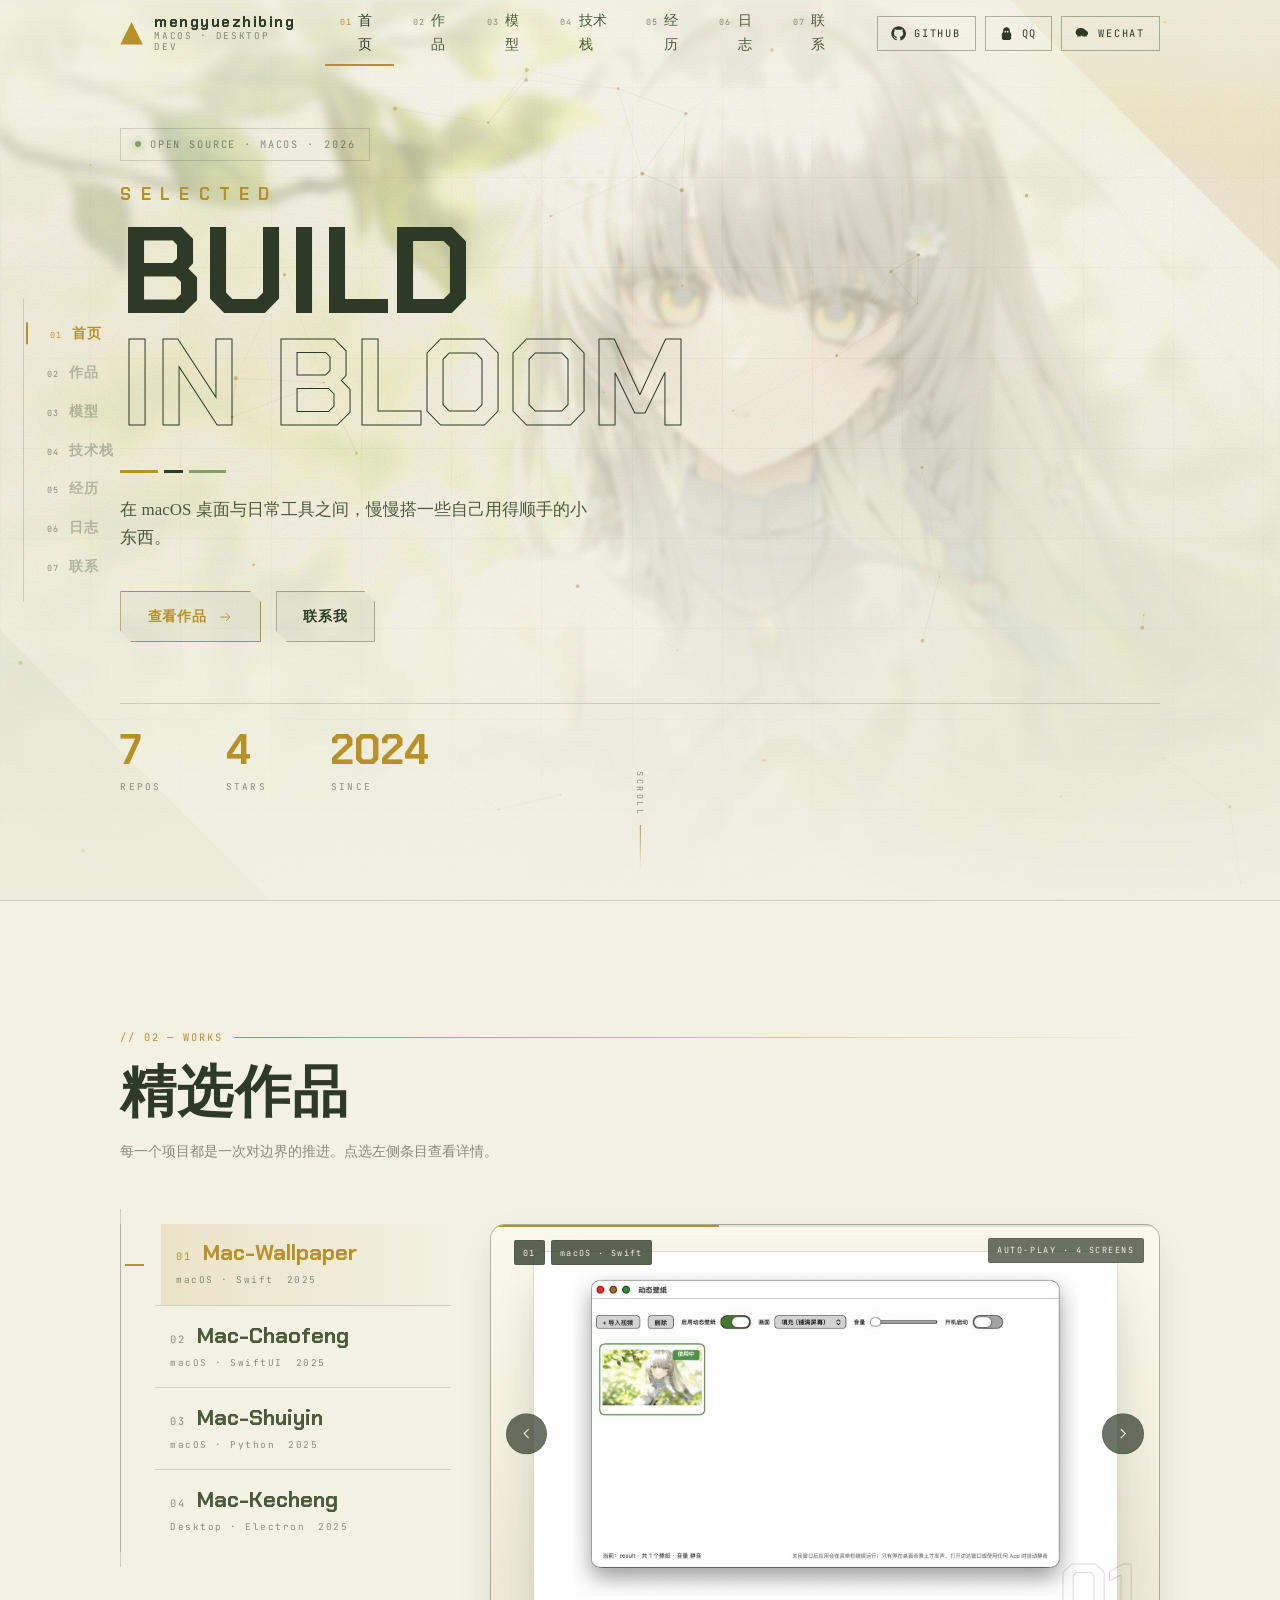
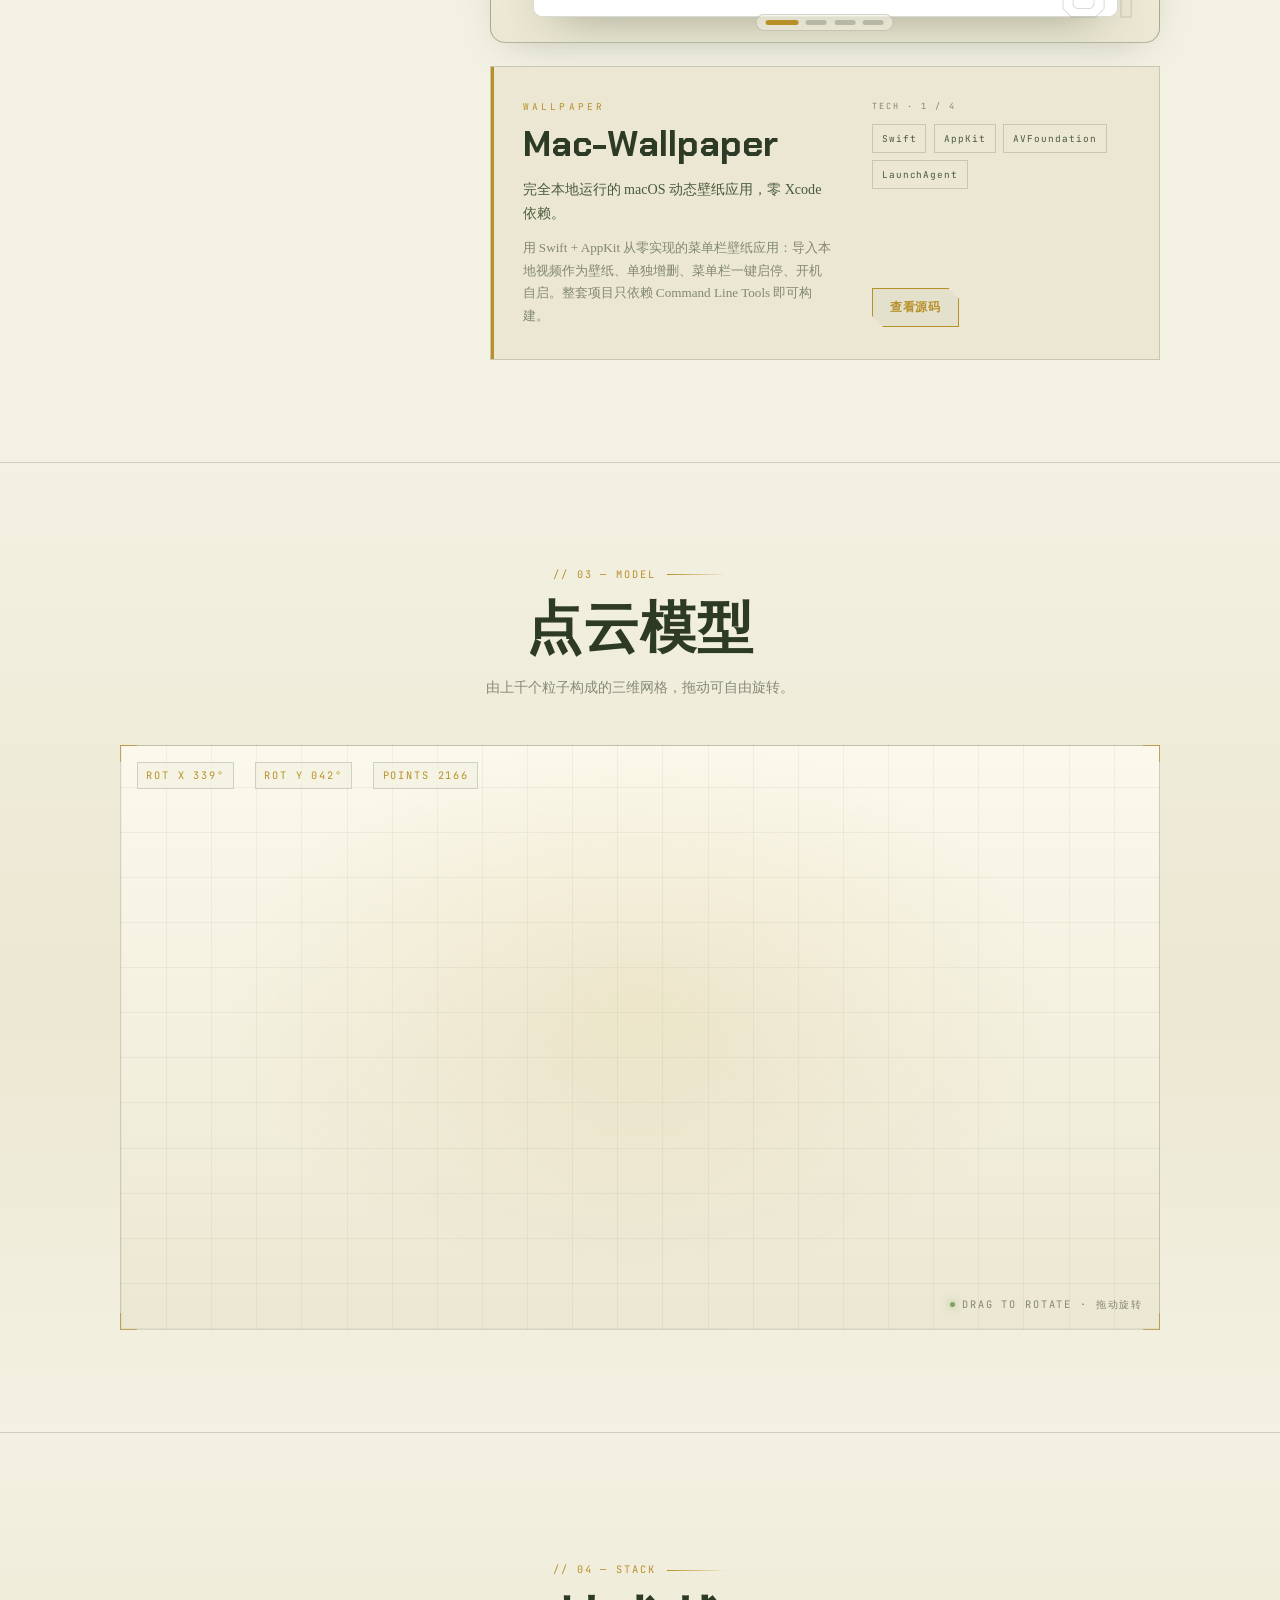
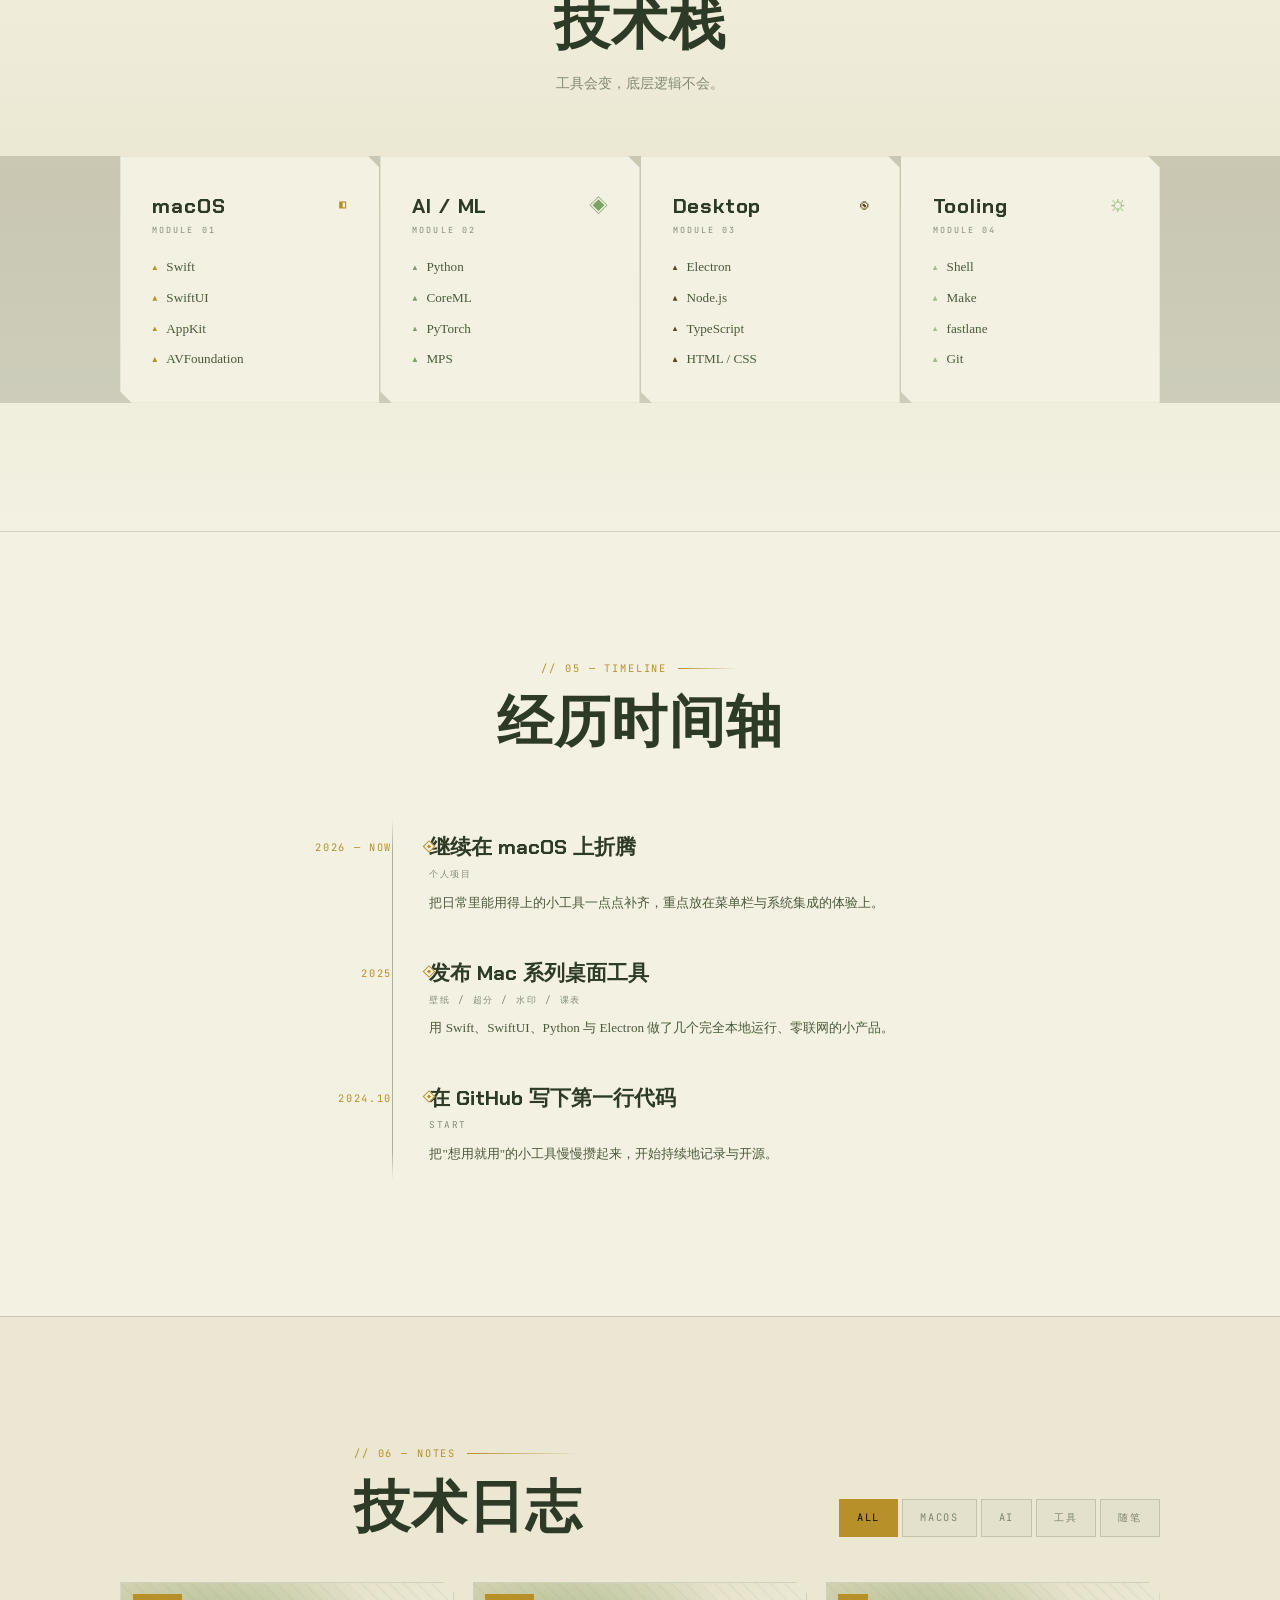
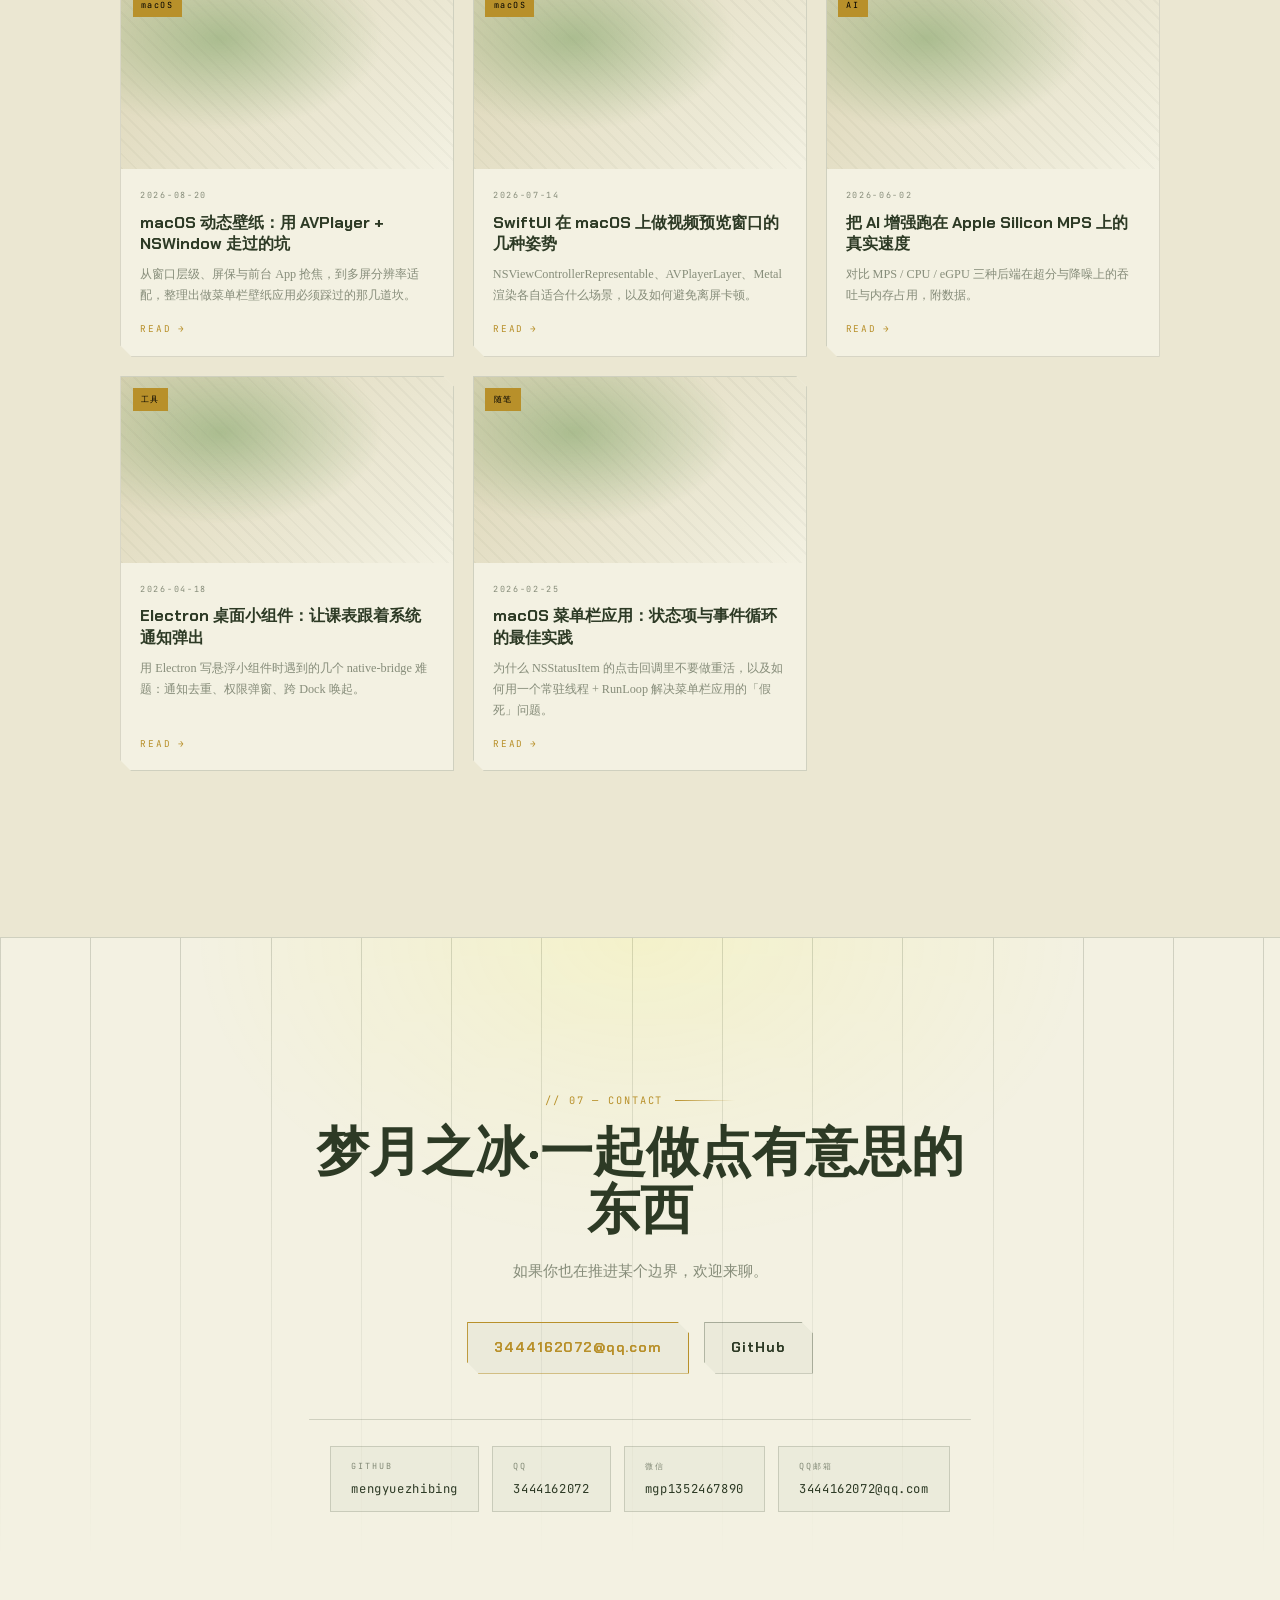
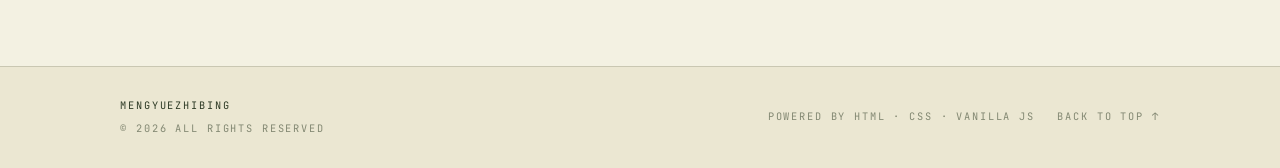
==== commit dfd85a7f: "feat: 新增点云 3D 模型板块 + favicon - 新增「点云模型」板块（#model）：Canvas 手写透视投影 + 背面剔除，   2166 个方块粒子，拖拽旋转带惯性，进入视口才渲染" ====
--- a/index.html
+++ b/index.html
@@ -9,6 +9,8 @@
 <link rel="preconnect" href="https://fonts.googleapis.com" />
 <link rel="preconnect" href="https://fonts.gstatic.com" crossorigin />
 <link rel="stylesheet" href="https://fonts.googleapis.com/css2?family=Chakra+Petch:wght@400;600;700&family=JetBrains+Mono:wght@400;500;700&display=swap" />
+
+<link rel="icon" href="./assets/favicon.svg" type="image/svg+xml" />
 
 <link rel="stylesheet" href="./css/main.css" />
 </head>
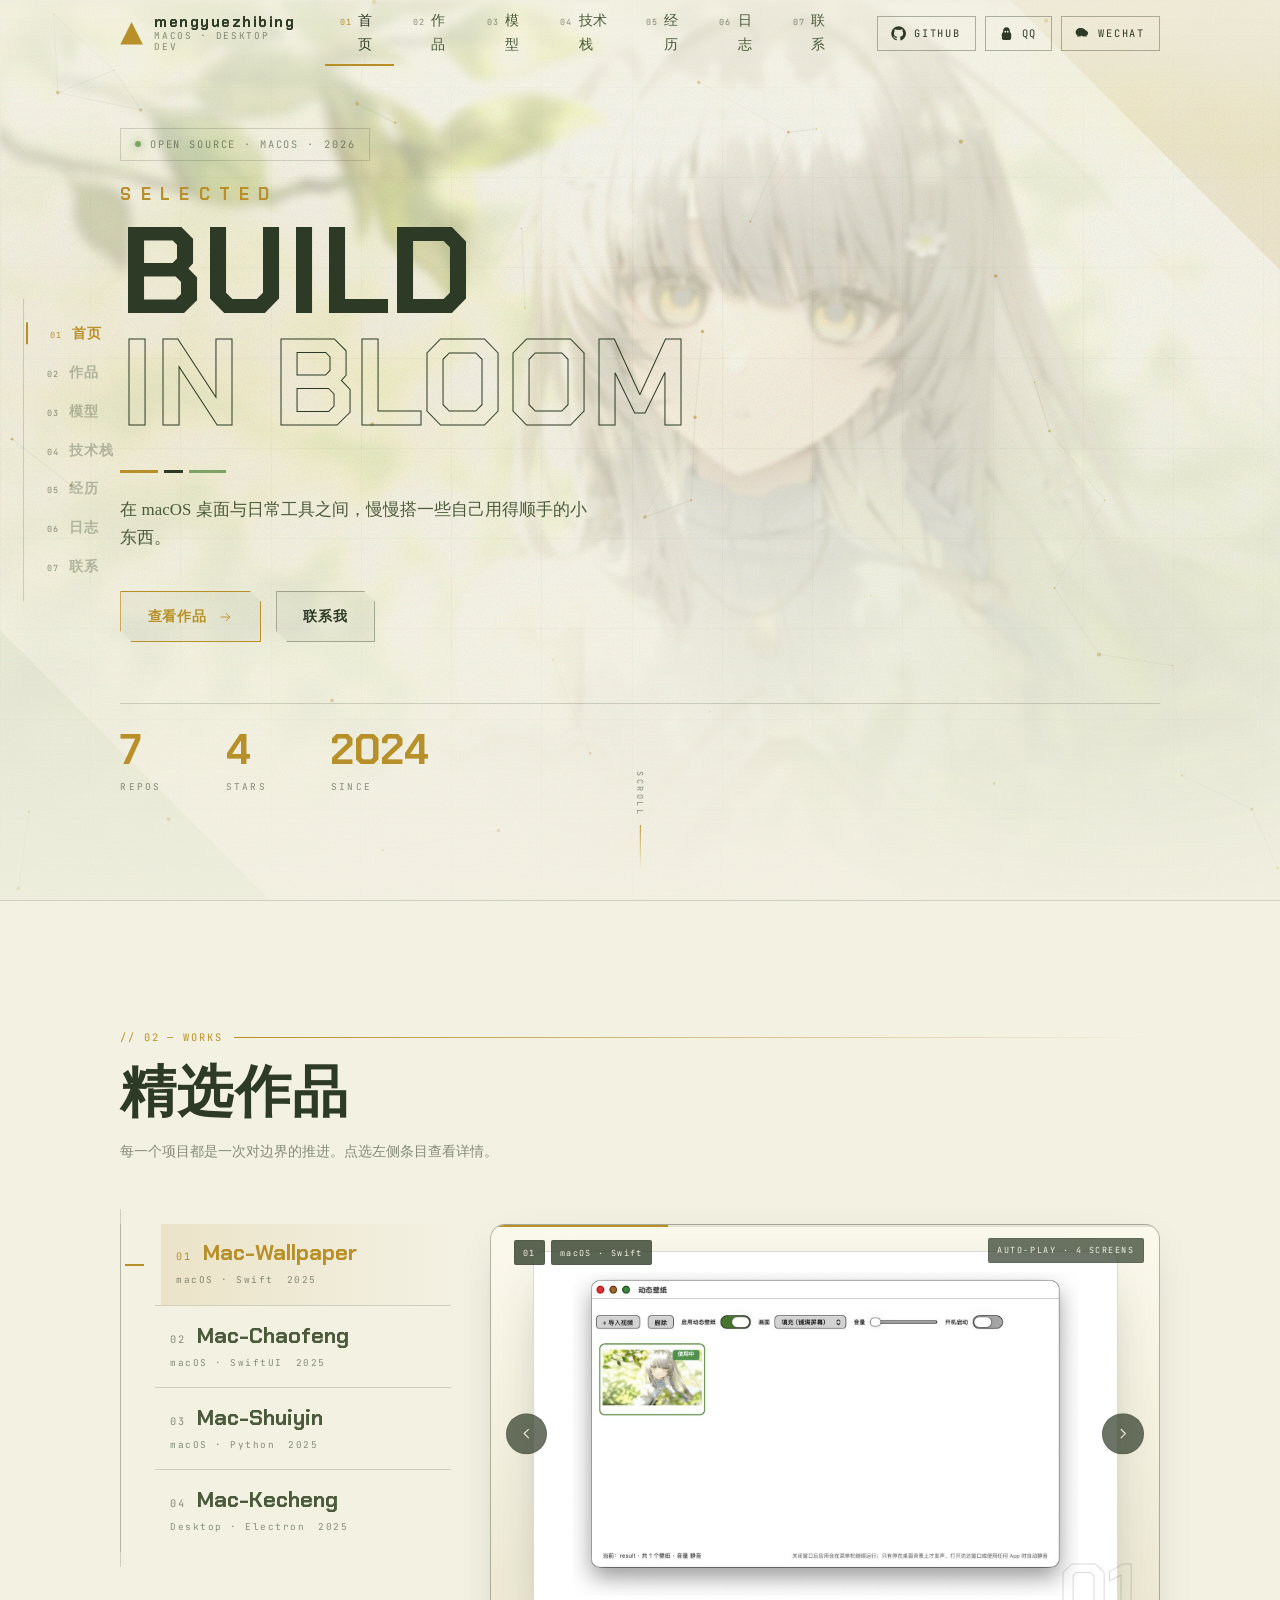
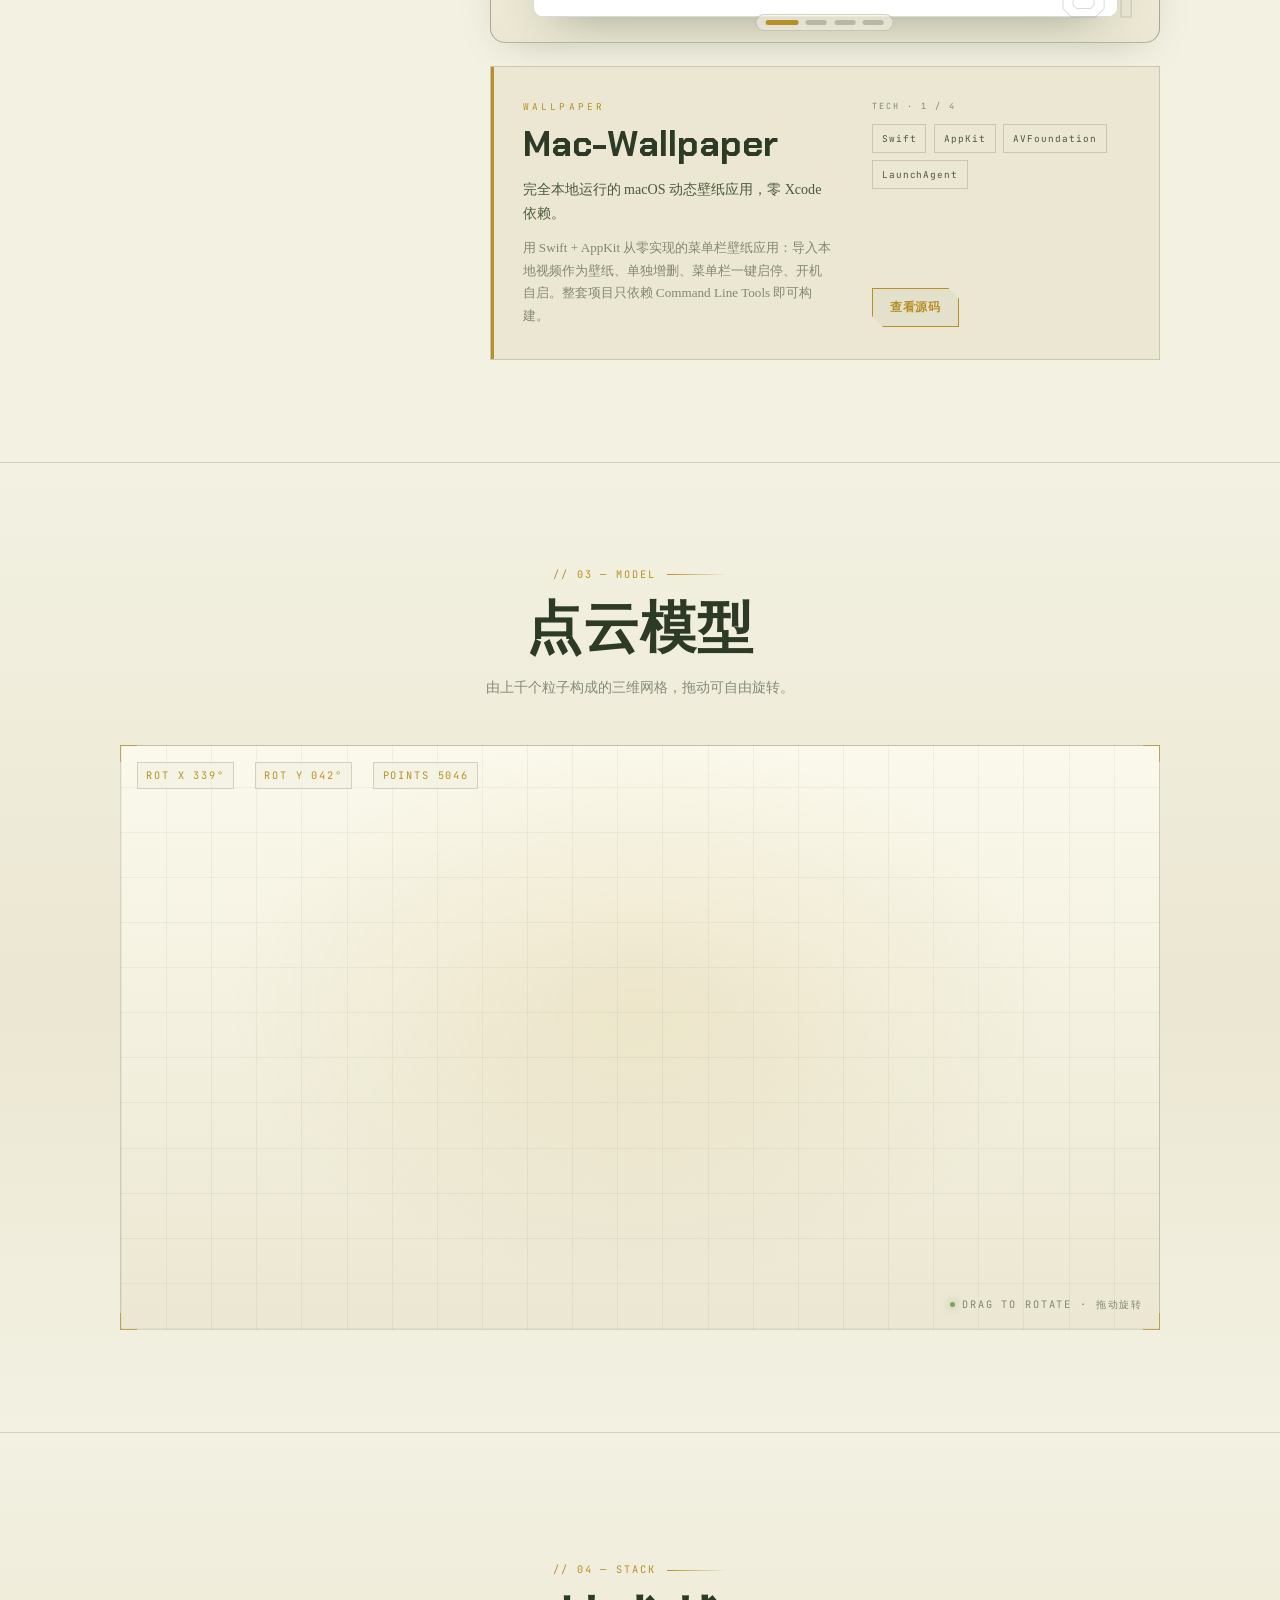
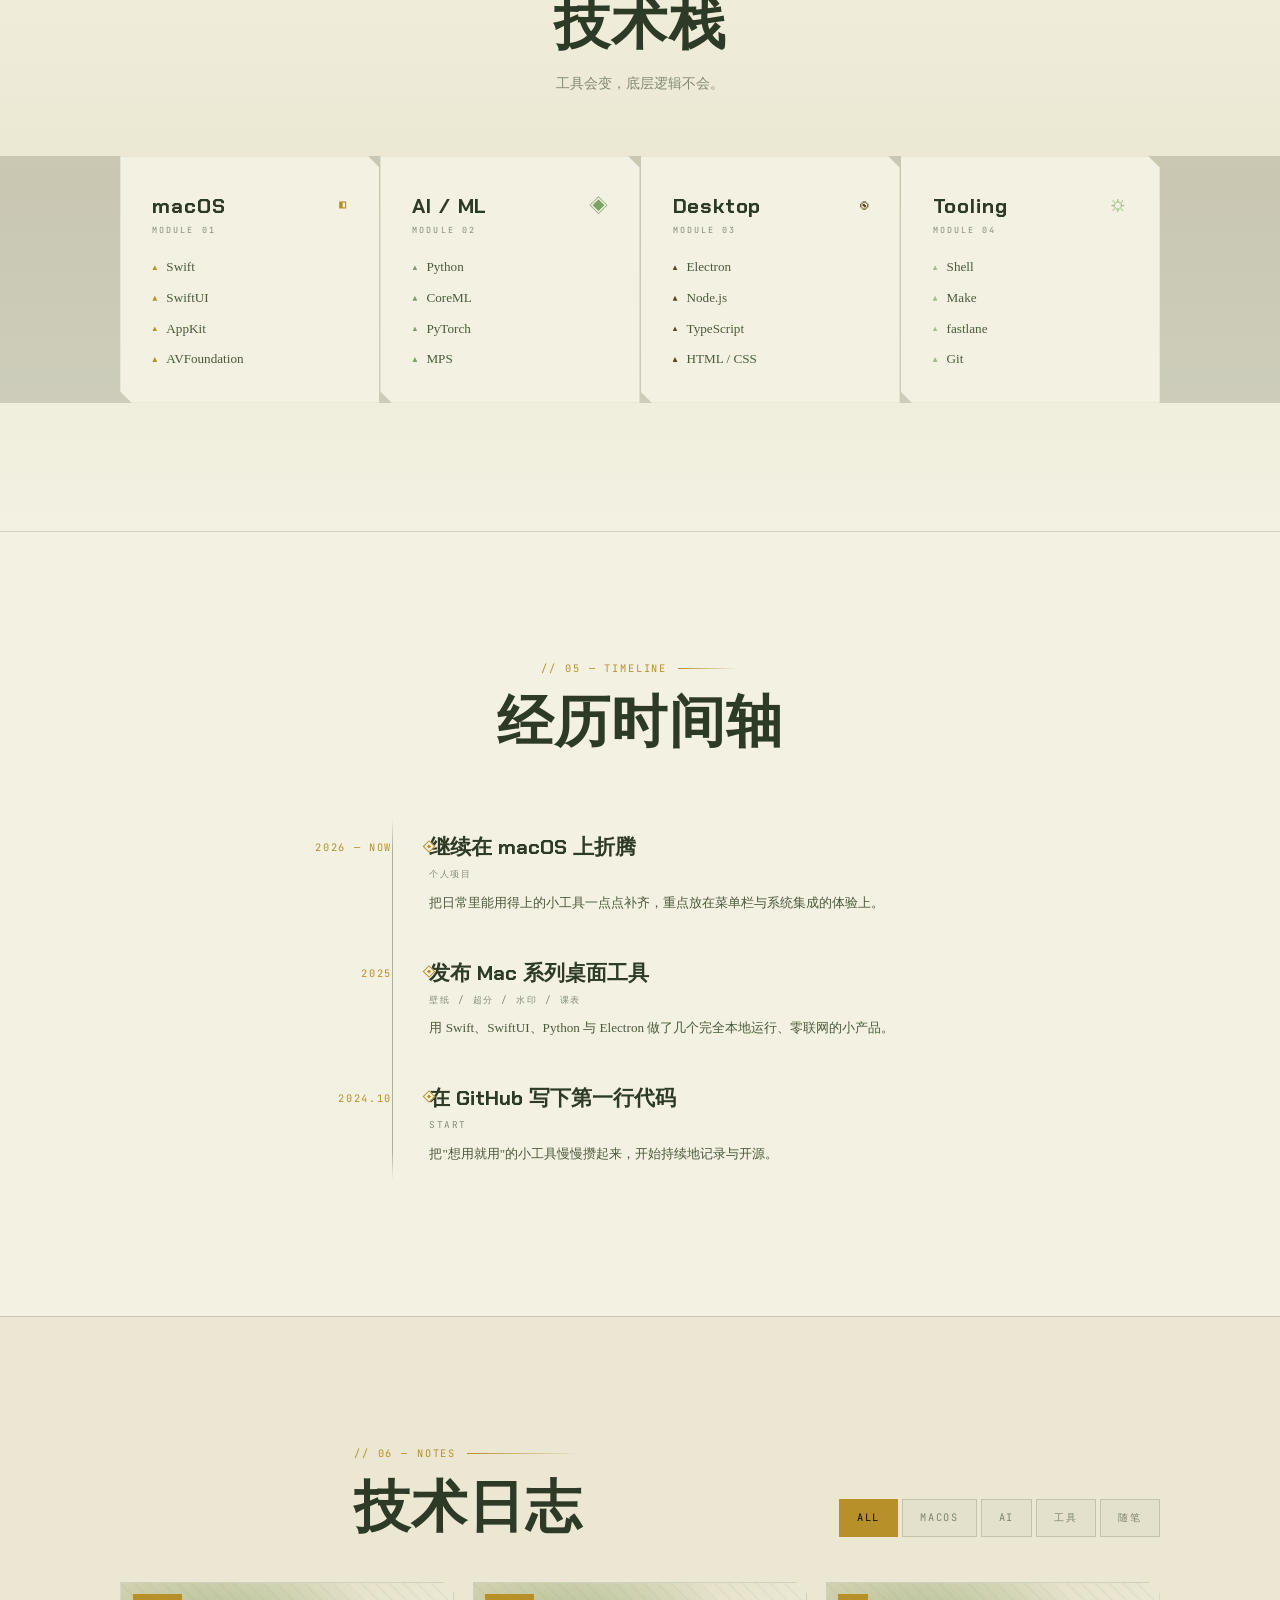
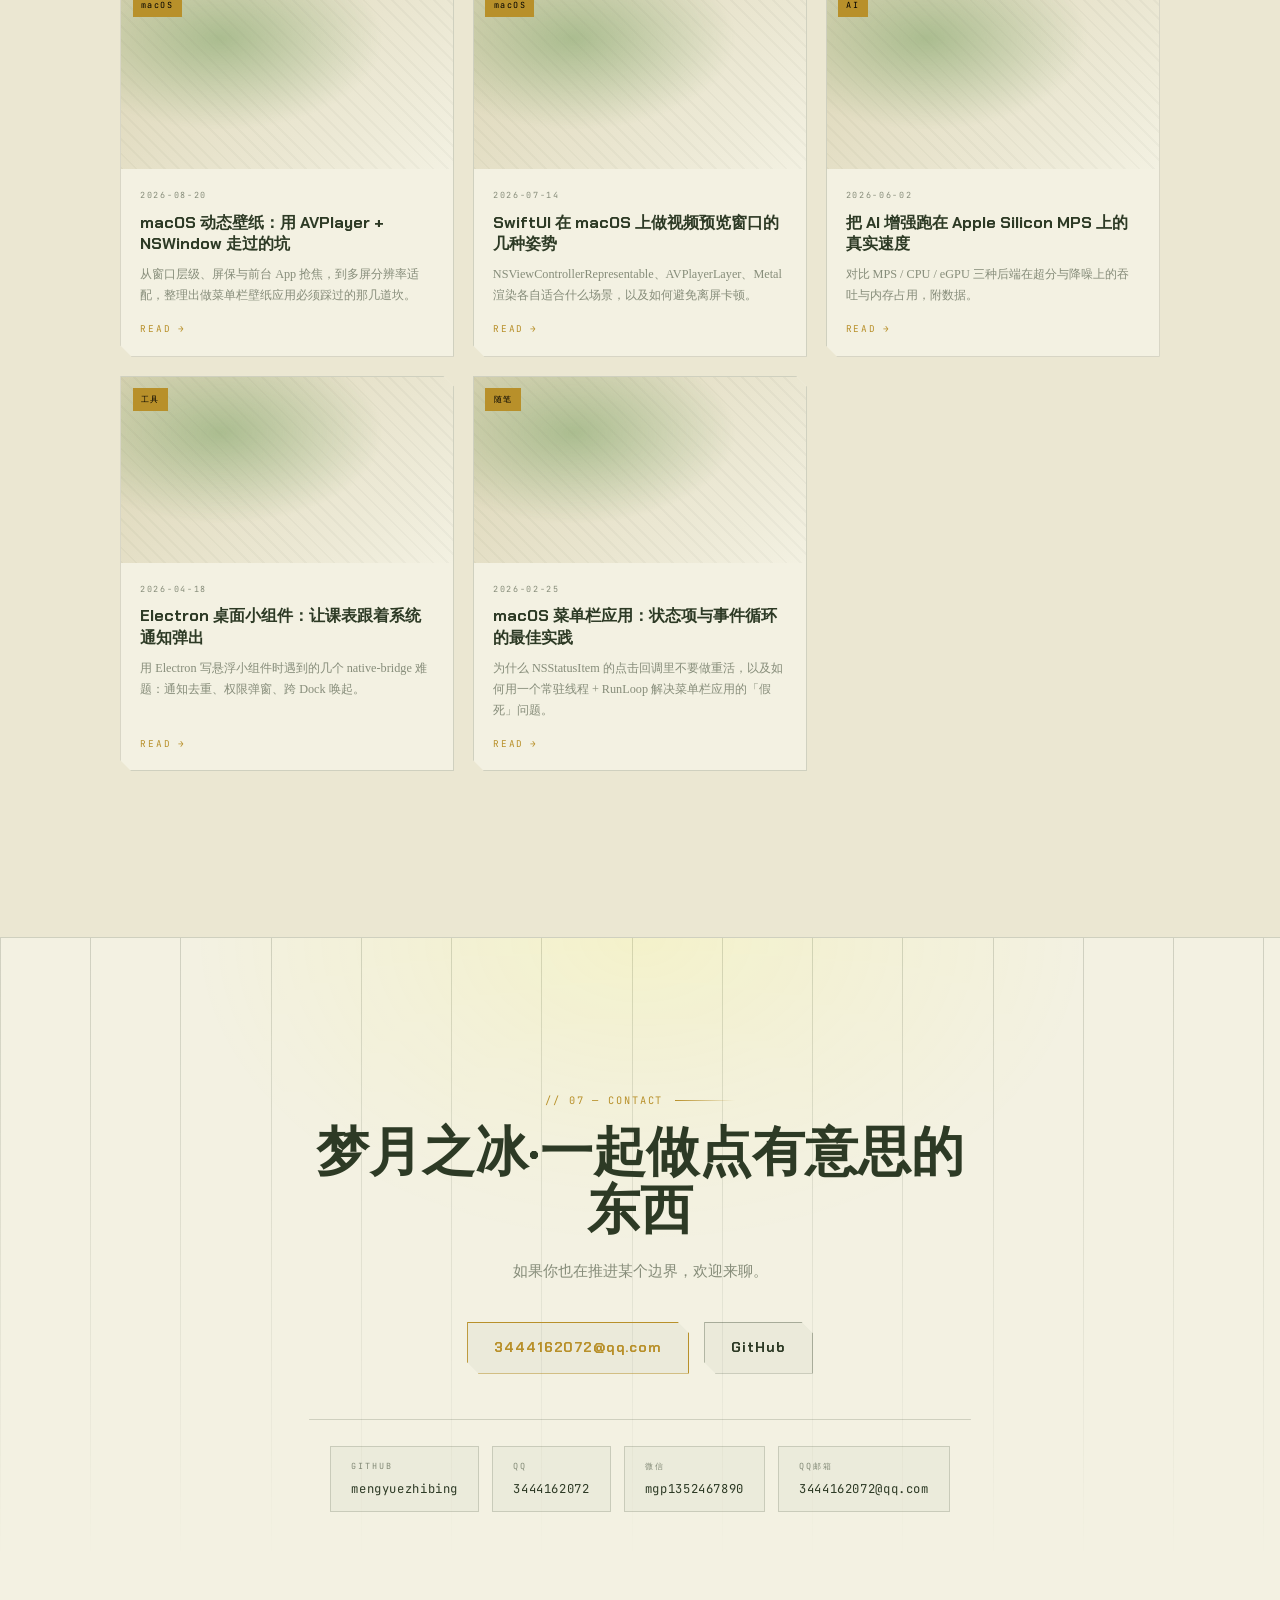
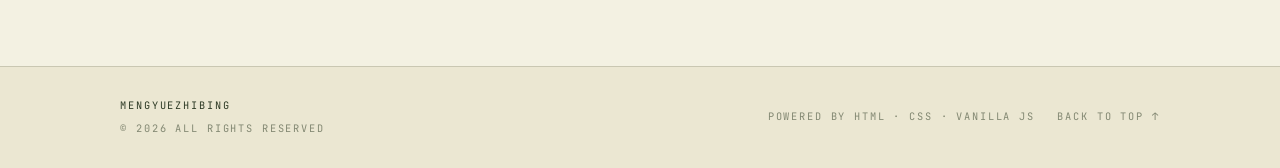
==== commit e545d90c: "feat: 支持外部 JSON 点云模型 + 更换网站图标" ====
--- a/index.html
+++ b/index.html
@@ -10,7 +10,9 @@
 <link rel="preconnect" href="https://fonts.gstatic.com" crossorigin />
 <link rel="stylesheet" href="https://fonts.googleapis.com/css2?family=Chakra+Petch:wght@400;600;700&family=JetBrains+Mono:wght@400;500;700&display=swap" />
 
-<link rel="icon" href="./assets/favicon.svg" type="image/svg+xml" />
+<link rel="icon" href="./assets/favicon.ico" sizes="any" />
+<link rel="icon" href="./assets/favicon-192.png" type="image/png" sizes="192x192" />
+<link rel="apple-touch-icon" href="./assets/favicon-180.png" />
 
 <link rel="stylesheet" href="./css/main.css" />
 </head>
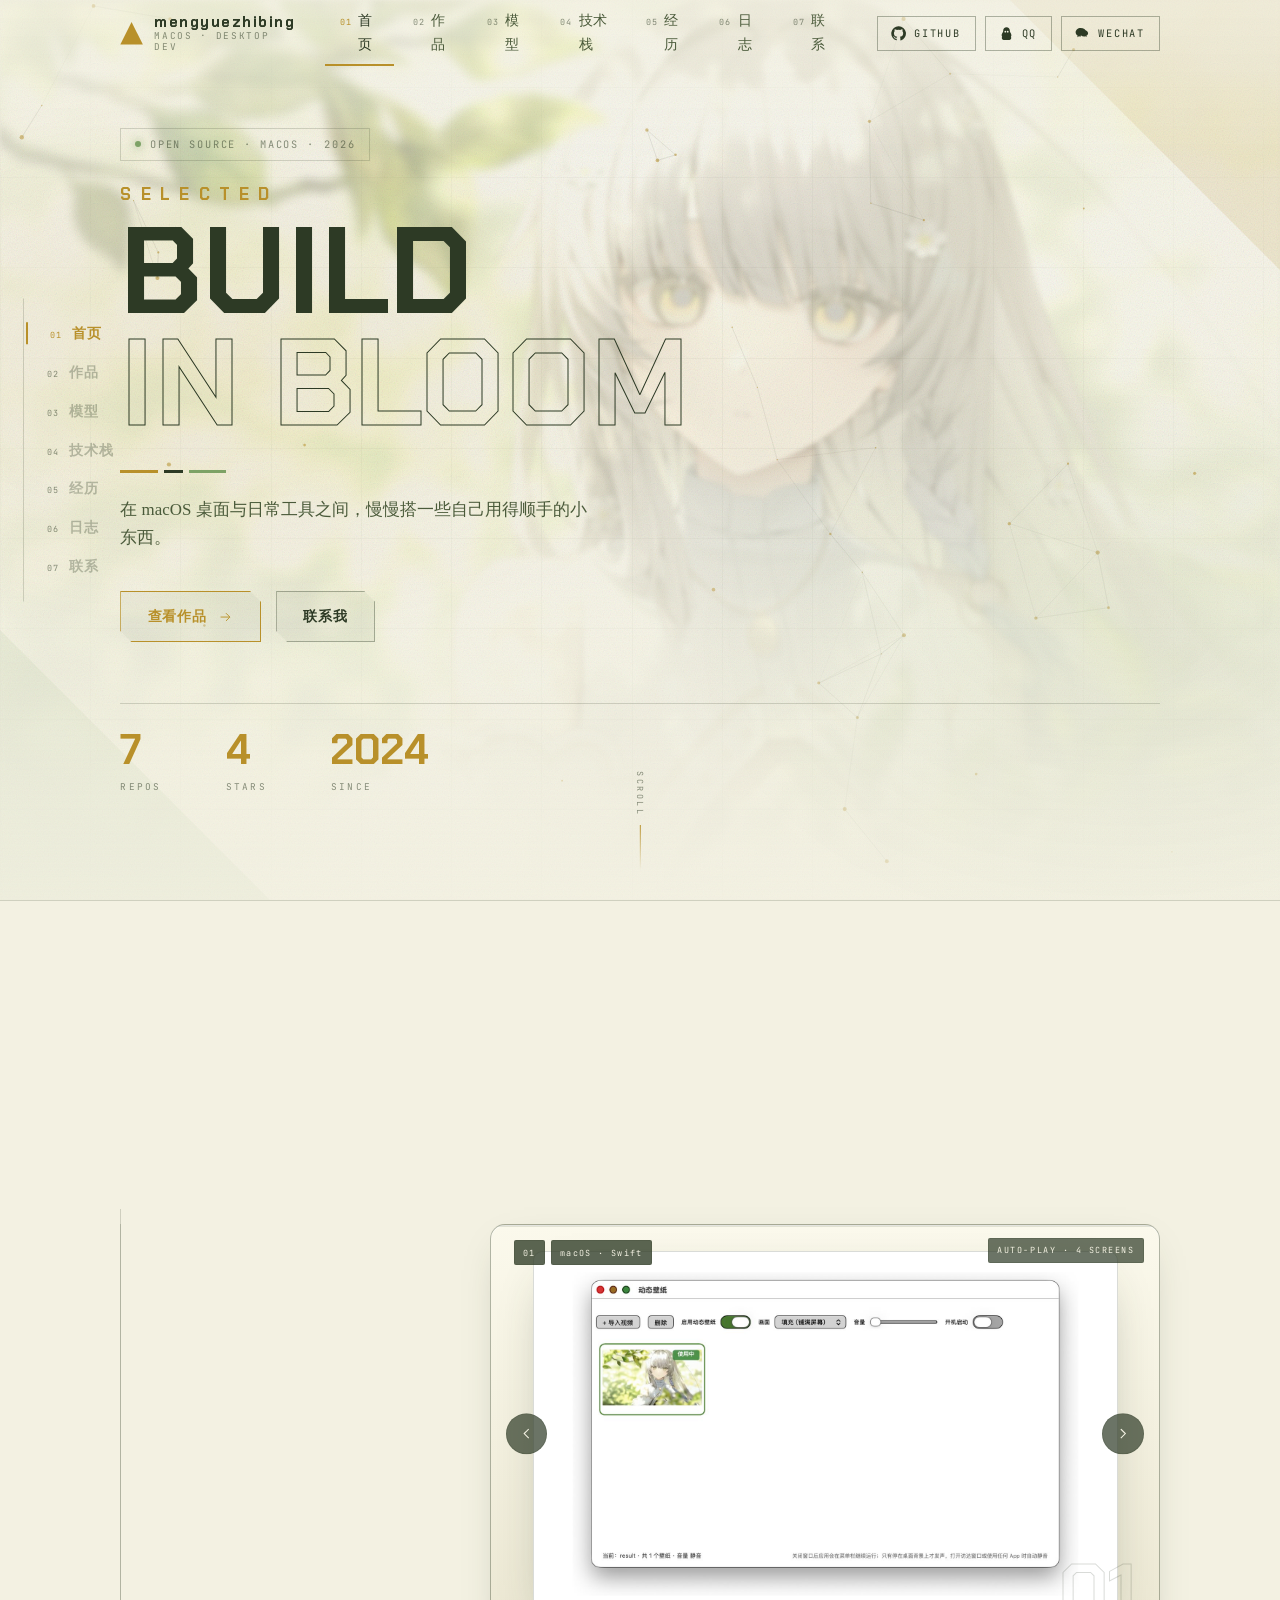
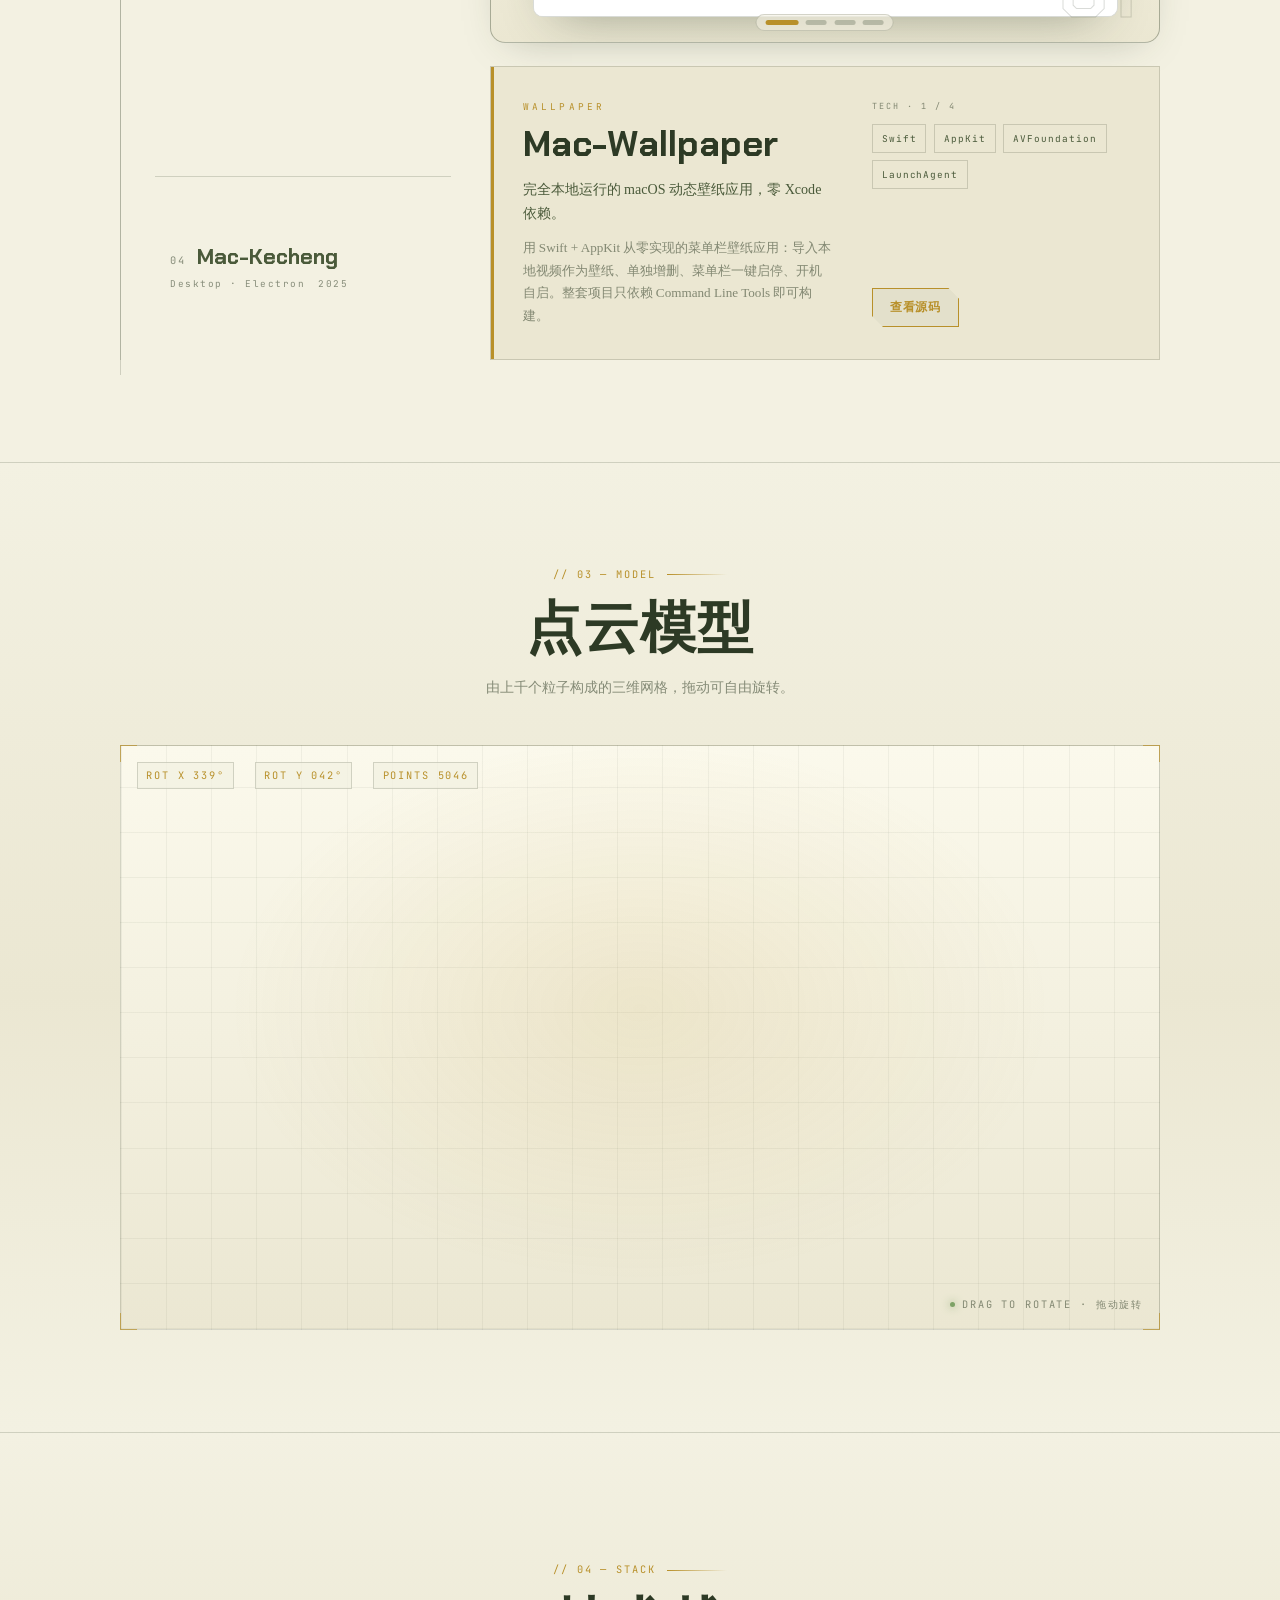
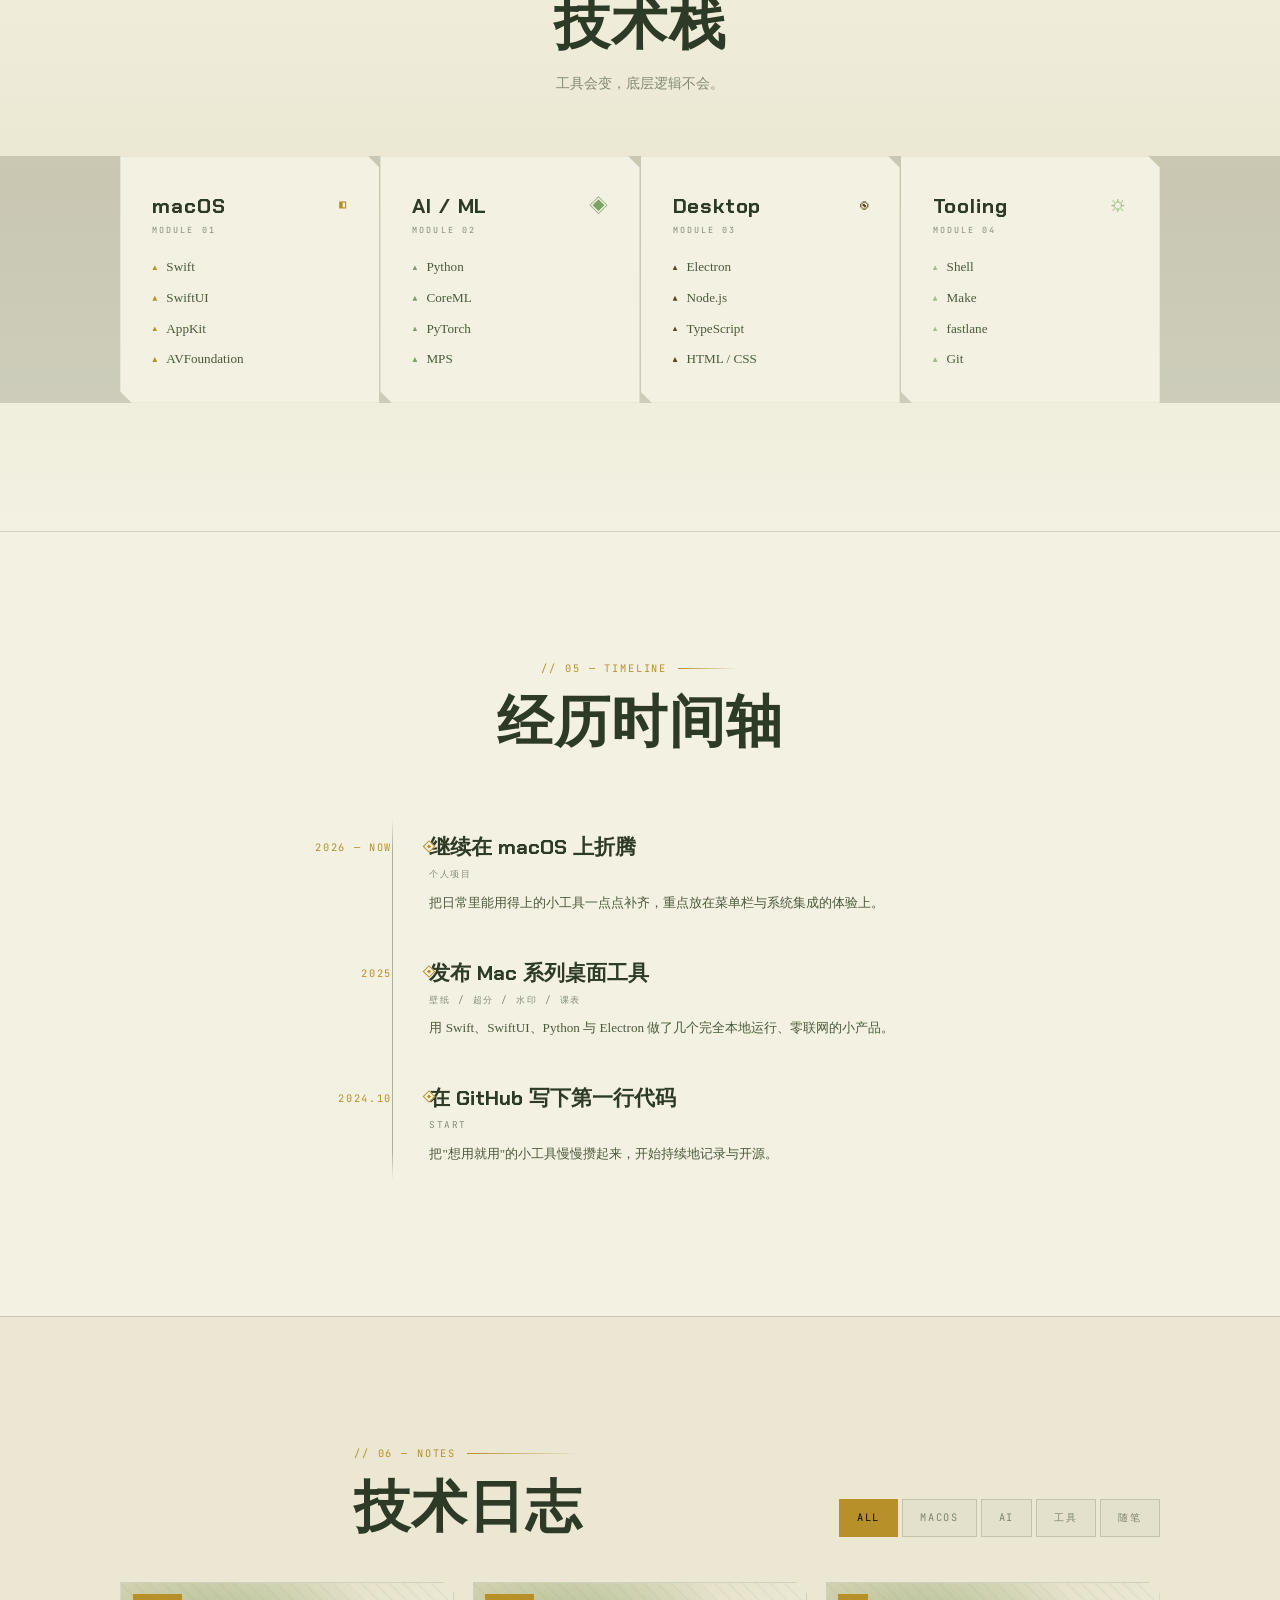
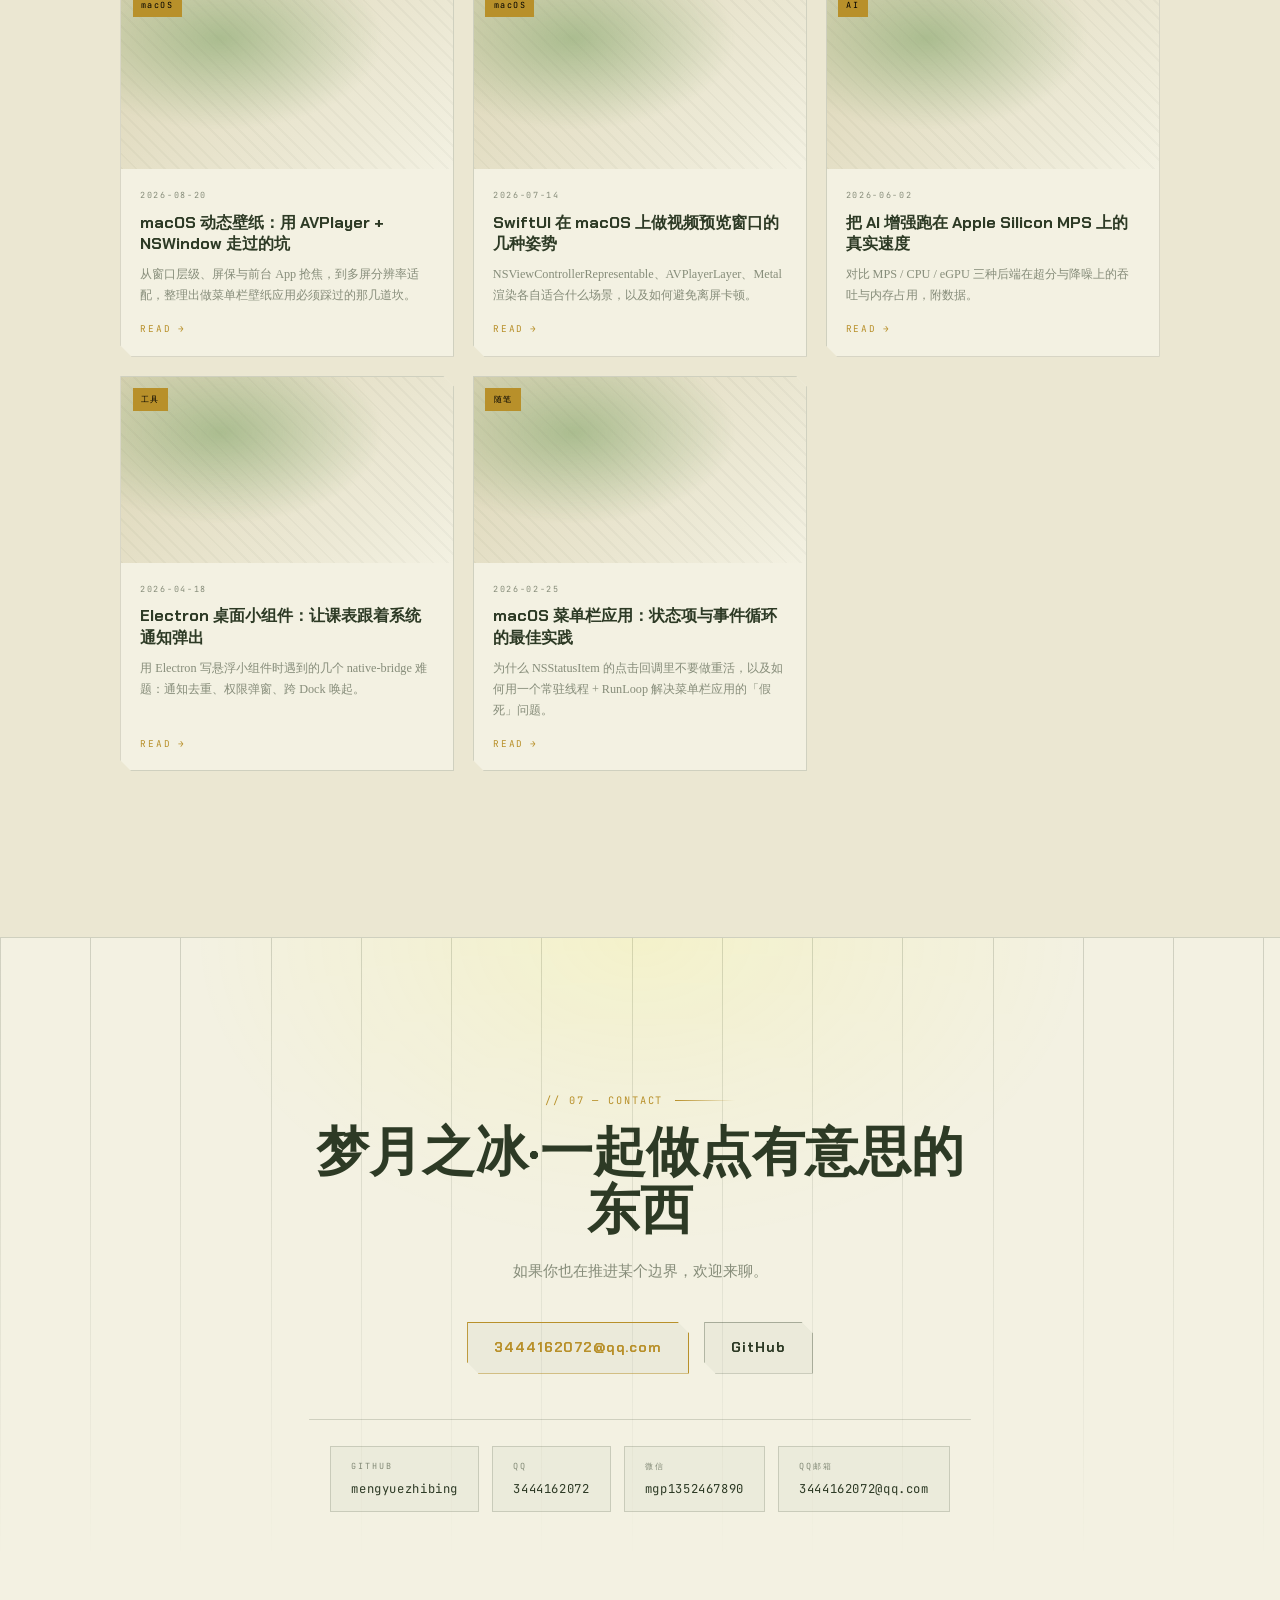
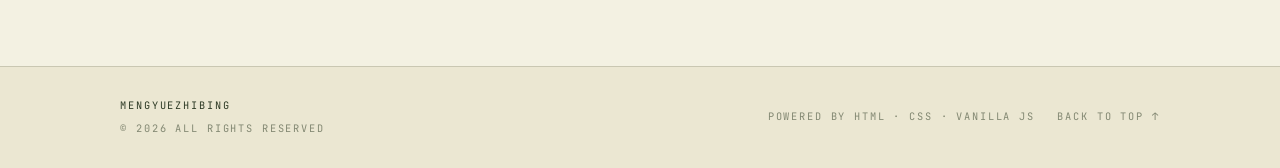
==== commit d45dba9b: "fix: 作品区左右两栏等高对齐" ====
--- a/index.html
+++ b/index.html
@@ -14,7 +14,7 @@
 <link rel="icon" href="./assets/favicon-192.png" type="image/png" sizes="192x192" />
 <link rel="apple-touch-icon" href="./assets/favicon-180.png" />
 
-<link rel="stylesheet" href="./css/main.css" />
+<link rel="stylesheet" href="./css/main.css?v=7" />
 </head>
 <body data-page="home">
 
--- a/css/main.css
+++ b/css/main.css
@@ -380,11 +380,12 @@
 .home{ position:relative; padding:clamp(5rem,10vw,9rem) 0 clamp(4rem,8vw,7rem); border-top:1px solid var(--line); }
 .home__head{ max-width:90rem; margin:0 auto; }
 
-.ops{ display:grid; grid-template-columns:minmax(18rem,22rem) 1fr; gap:clamp(1.5rem,3vw,3rem); max-width:90rem; margin:clamp(2.5rem,5vw,4rem) auto 0; padding:0 var(--gut); align-items:start; }
+.ops{ display:grid; grid-template-columns:minmax(18rem,22rem) 1fr; gap:clamp(1.5rem,3vw,3rem); max-width:90rem; margin:clamp(2.5rem,5vw,4rem) auto 0; padding:0 var(--gut); align-items:stretch; }
 
 /* ============ 左侧竖线菜单 ============ */
 .ops__list{
   position:relative;
+  display:flex; flex-direction:column;   /* 桌面版纵向排列并拉伸填满右栏高度 */
   padding-left:2.25rem;          /* 给竖线留位置 */
   border-left:1px solid var(--line);
 }
@@ -394,7 +395,10 @@
   background:var(--line);
 }
 .ops__item{
-  position:relative; display:block; width:100%; text-align:left;
+  position:relative;
+  display:flex; flex-direction:column; justify-content:center;
+  flex:1 1 auto;                 /* 等分列表高度，与右侧面板同高 */
+  width:100%; text-align:left;
   padding:1.1rem 1rem 1.1rem 1rem;
   transition:transform .4s var(--ease-out);
 }
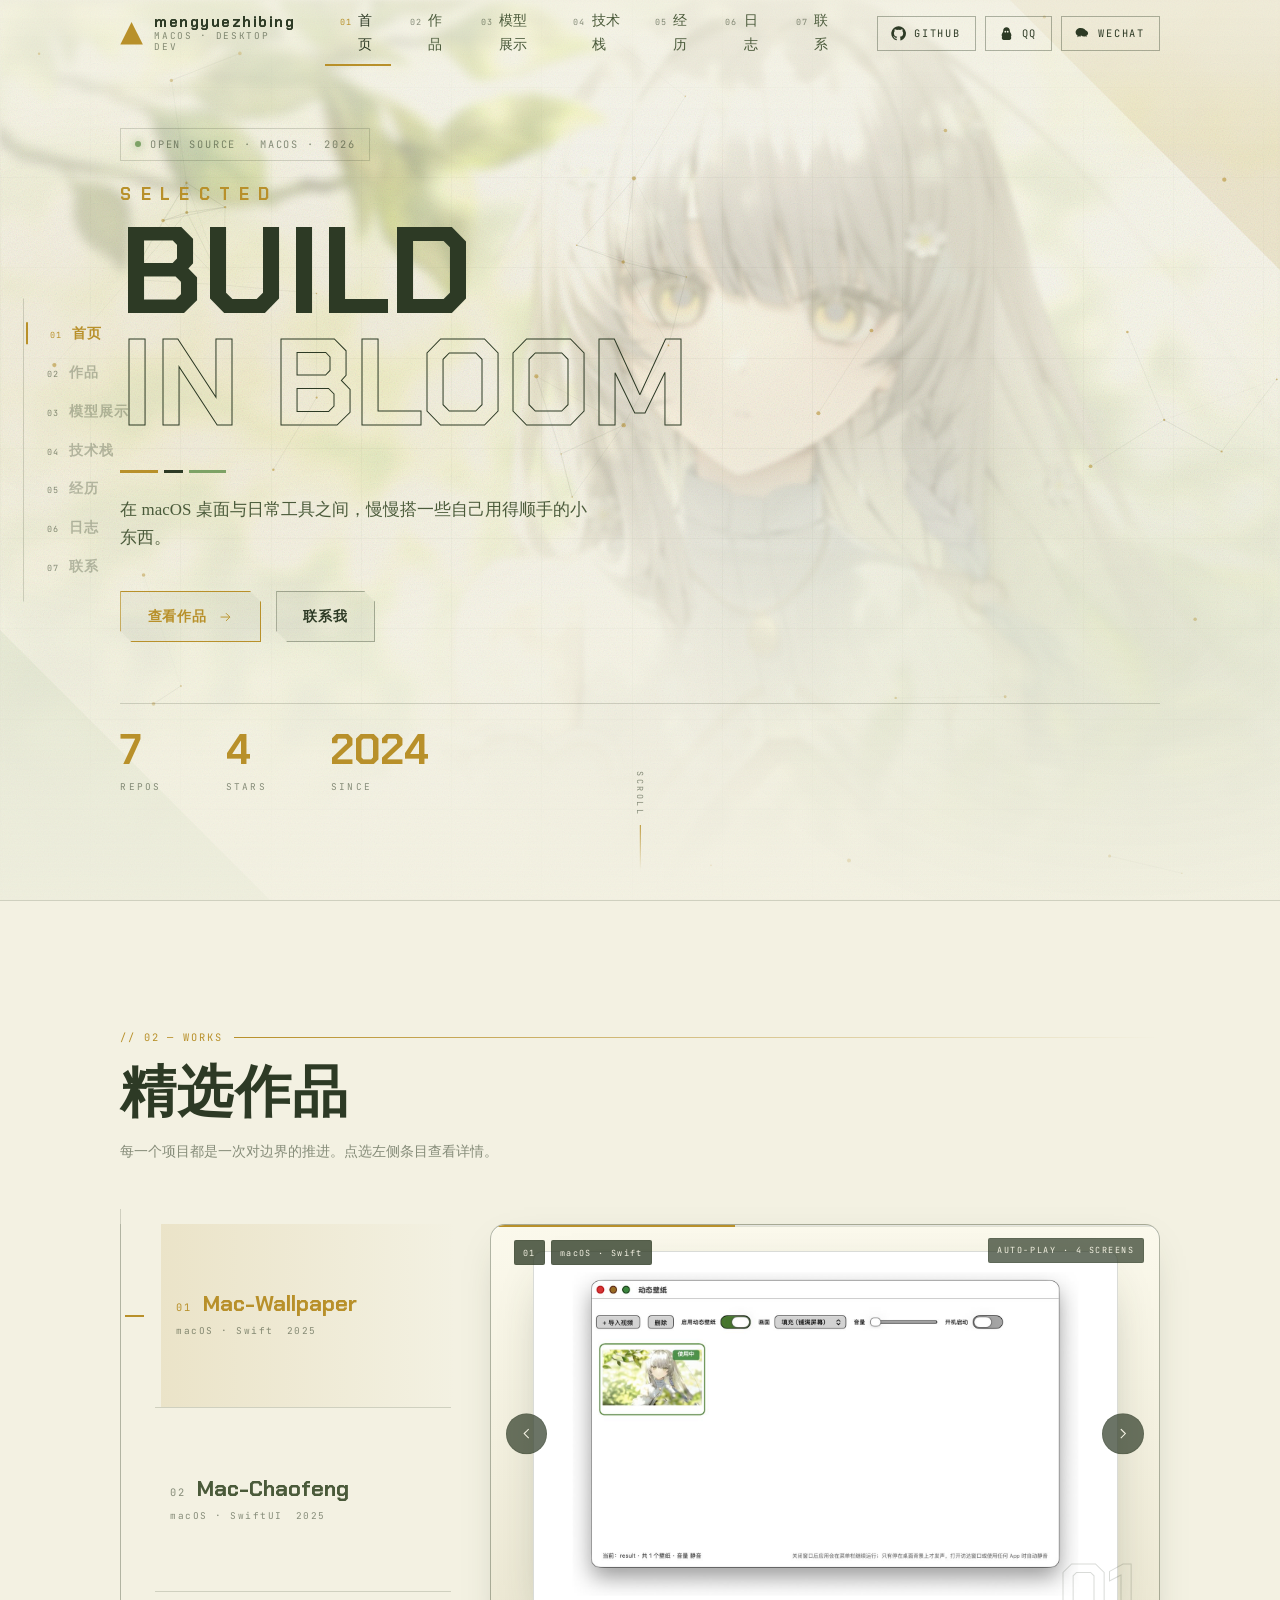
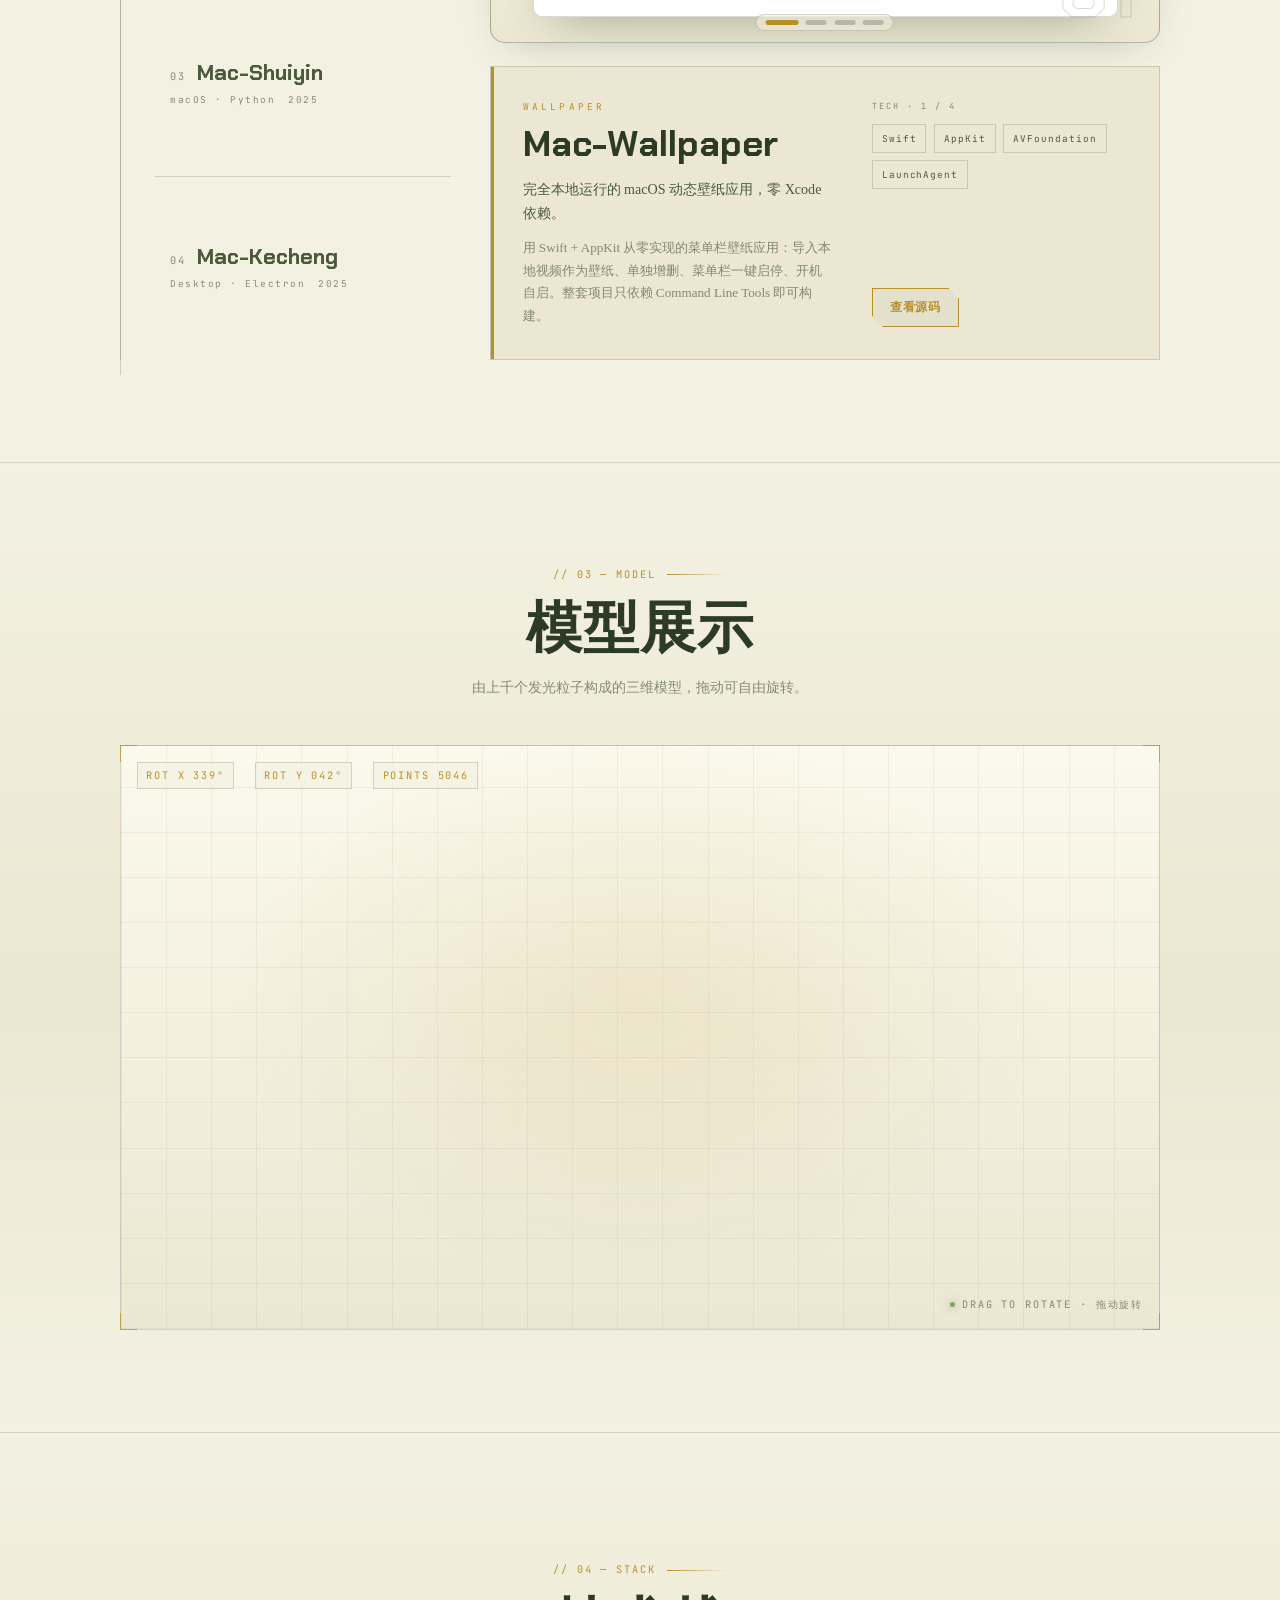
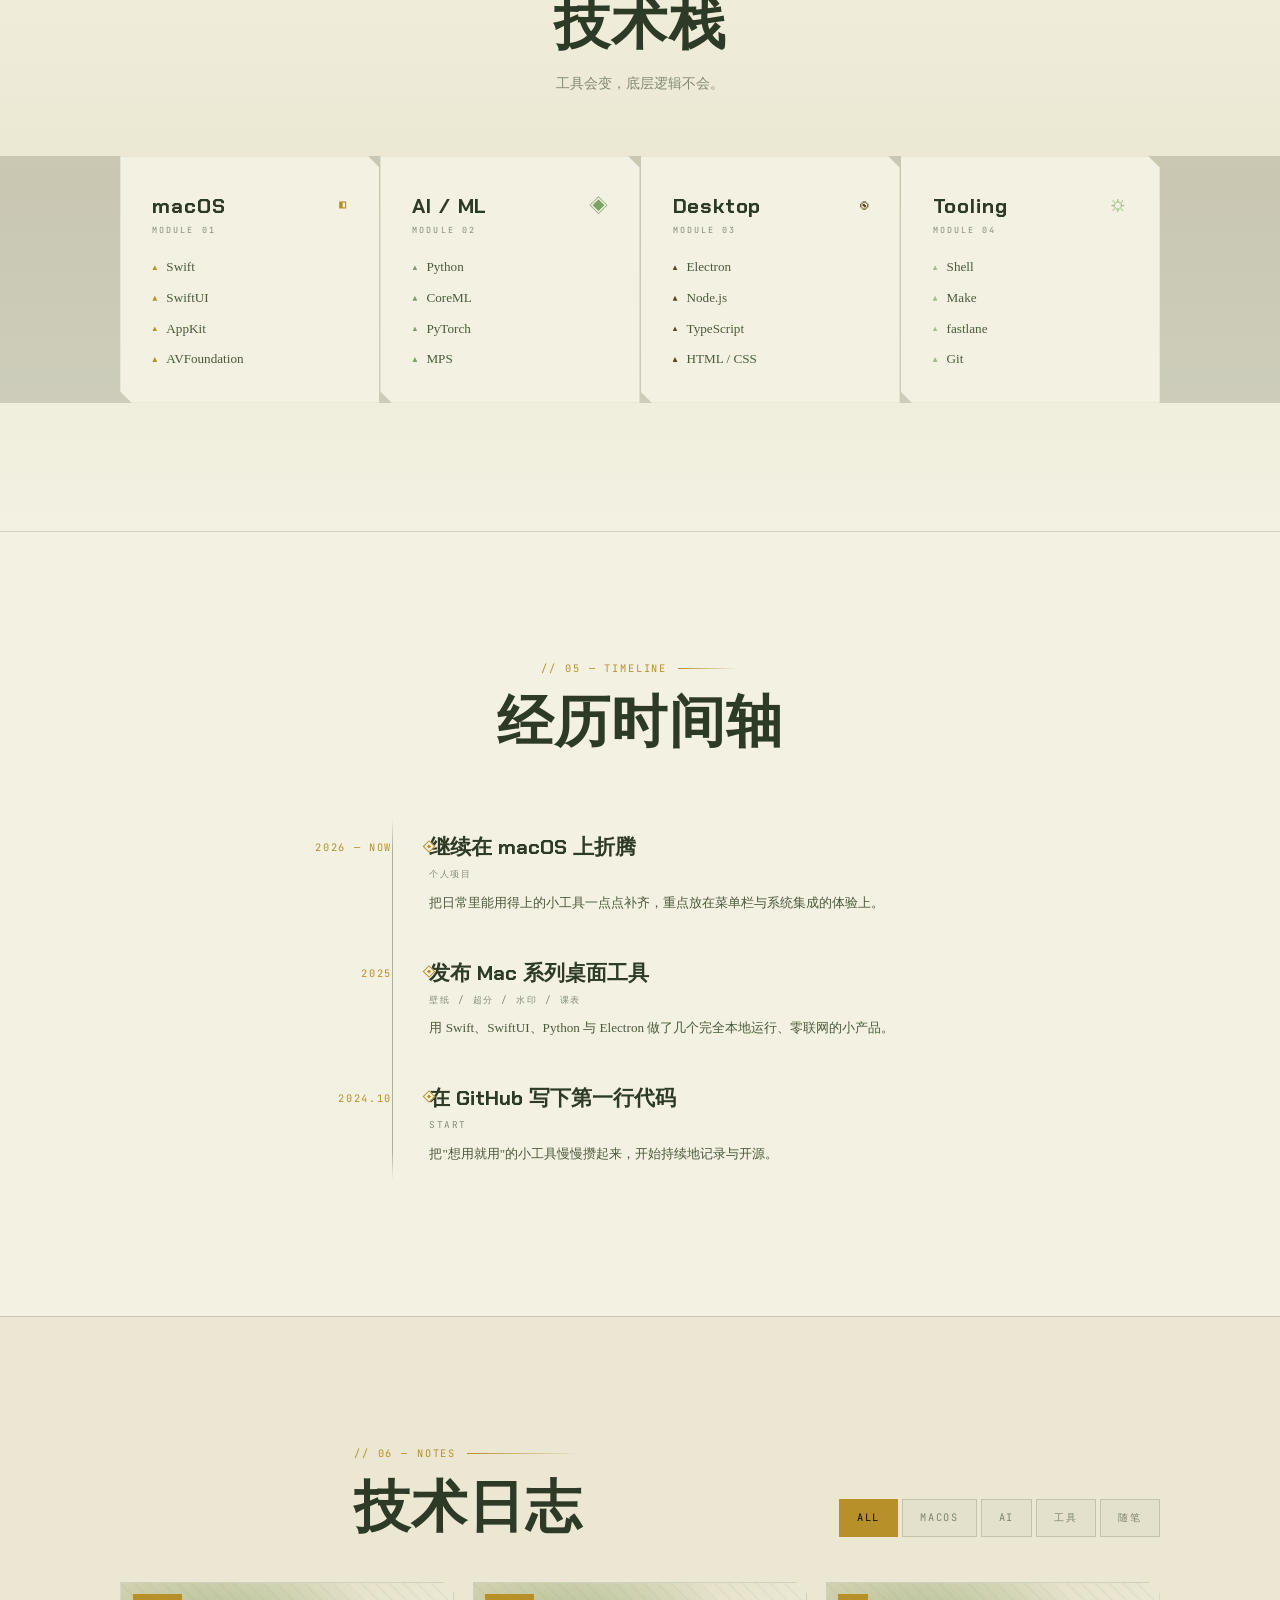
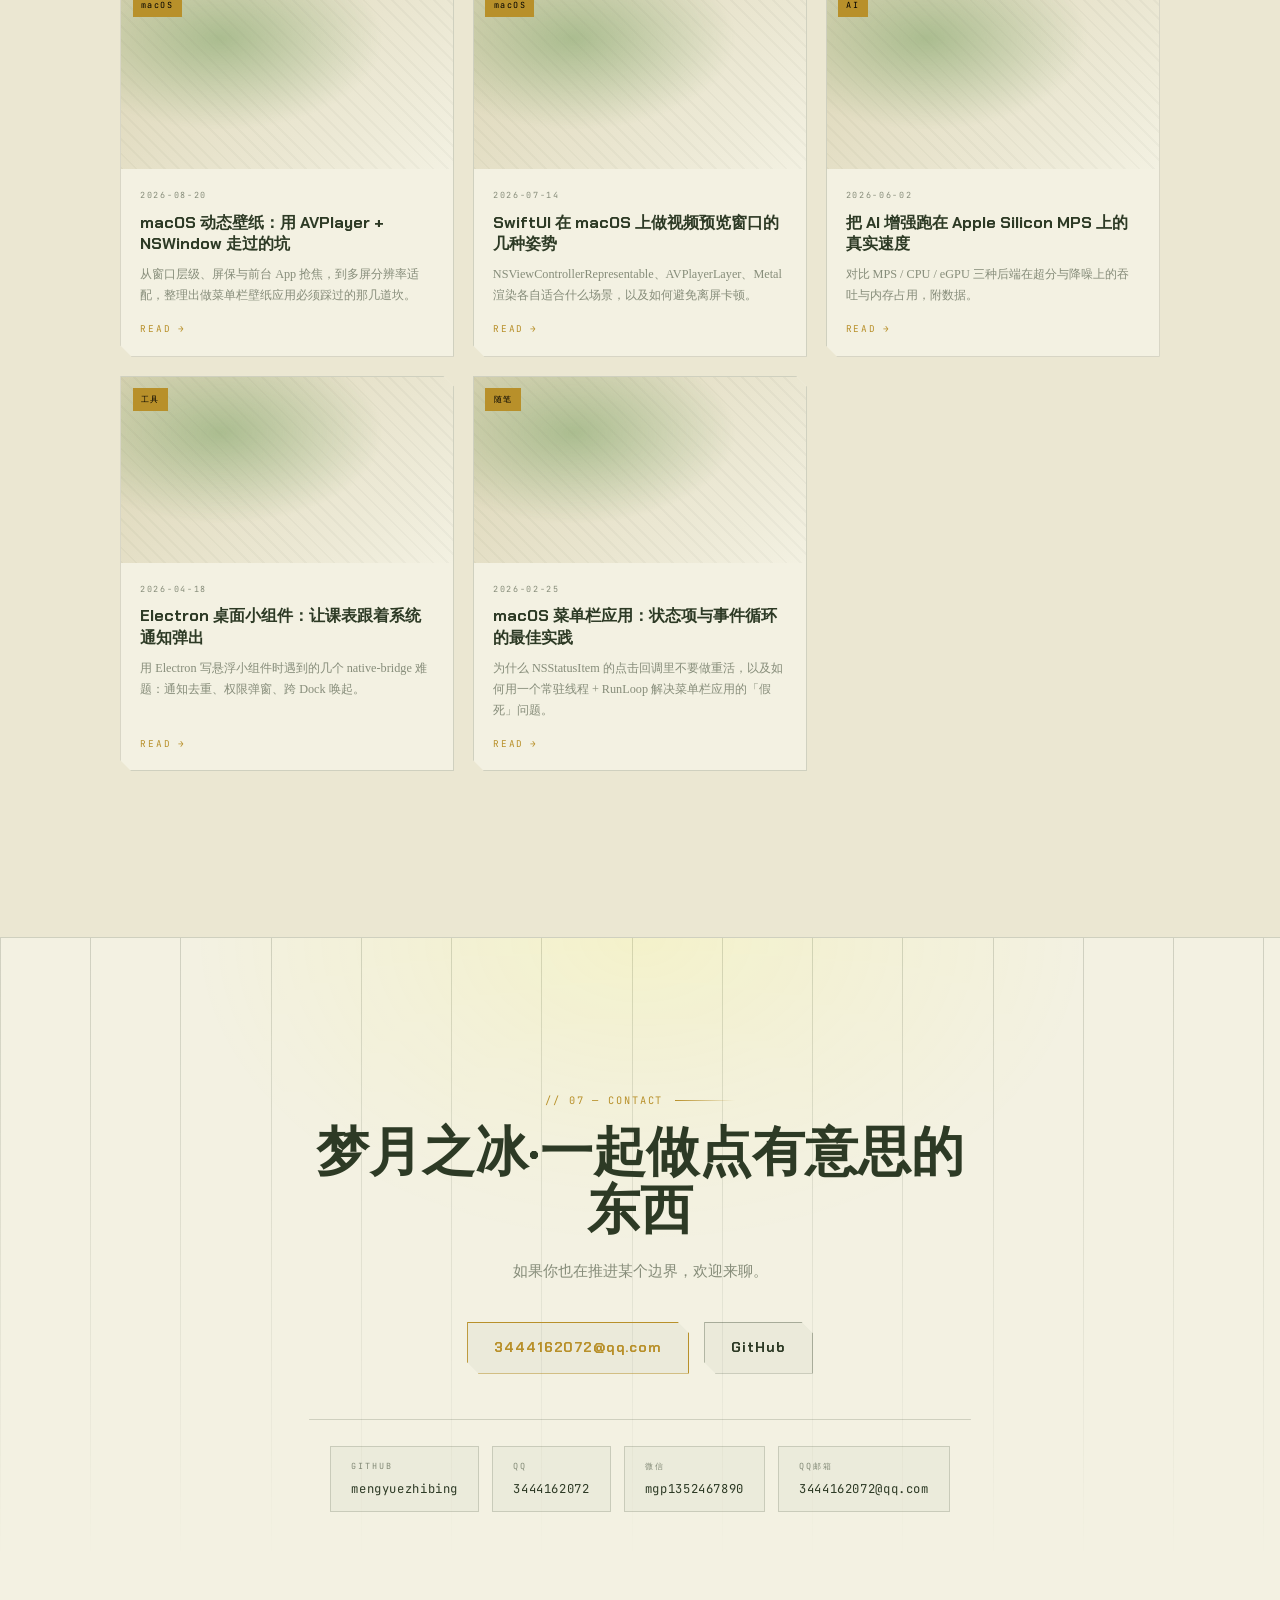
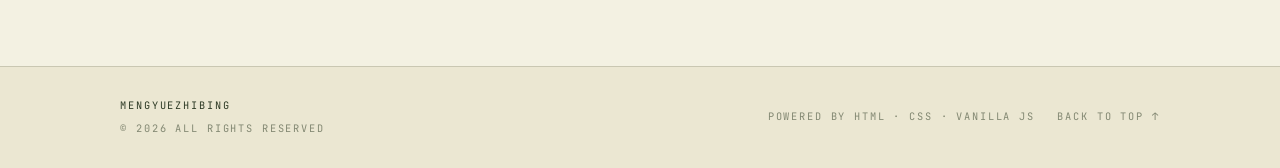
==== commit 96da7afd: "feat: 点云粒子改为柔光球，板块更名模型展示" ====
--- a/index.html
+++ b/index.html
@@ -23,7 +23,7 @@
   <div class="sidenav__inner">
     <a href="#home"     class="sidenav__link is-active"><i class="sidenav__bar"></i><em class="mono">01</em><span>首页</span></a>
     <a href="#works"    class="sidenav__link"><i class="sidenav__bar"></i><em class="mono">02</em><span>作品</span></a>
-    <a href="#model"    class="sidenav__link"><i class="sidenav__bar"></i><em class="mono">03</em><span>模型</span></a>
+    <a href="#model"    class="sidenav__link"><i class="sidenav__bar"></i><em class="mono">03</em><span>模型展示</span></a>
     <a href="#stack"    class="sidenav__link"><i class="sidenav__bar"></i><em class="mono">04</em><span>技术栈</span></a>
     <a href="#timeline" class="sidenav__link"><i class="sidenav__bar"></i><em class="mono">05</em><span>经历</span></a>
     <a href="#notes"    class="sidenav__link"><i class="sidenav__bar"></i><em class="mono">06</em><span>日志</span></a>
@@ -68,7 +68,7 @@
   <nav class="nav__menu" id="navMenu">
     <a href="#home"     class="nav__link is-active"><em class="mono">01</em><span>首页</span></a>
     <a href="#works"    class="nav__link"><em class="mono">02</em><span>作品</span></a>
-    <a href="#model"    class="nav__link"><em class="mono">03</em><span>模型</span></a>
+    <a href="#model"    class="nav__link"><em class="mono">03</em><span>模型展示</span></a>
     <a href="#stack"    class="nav__link"><em class="mono">04</em><span>技术栈</span></a>
     <a href="#timeline" class="nav__link"><em class="mono">05</em><span>经历</span></a>
     <a href="#notes"    class="nav__link"><em class="mono">06</em><span>日志</span></a>
@@ -185,9 +185,9 @@
   <section class="d3" id="model">
     <div class="home__head home__head--center">
       <div class="home__idx mono reveal">// 03 — MODEL</div>
-      <h2 class="home__title reveal" data-delay="60">点云模型</h2>
+      <h2 class="home__title reveal" data-delay="60">模型展示</h2>
       <p class="home__desc reveal" data-delay="120">
-        由上千个粒子构成的三维网格，拖动可自由旋转。
+        由上千个发光粒子构成的三维模型，拖动可自由旋转。
       </p>
     </div>
 
